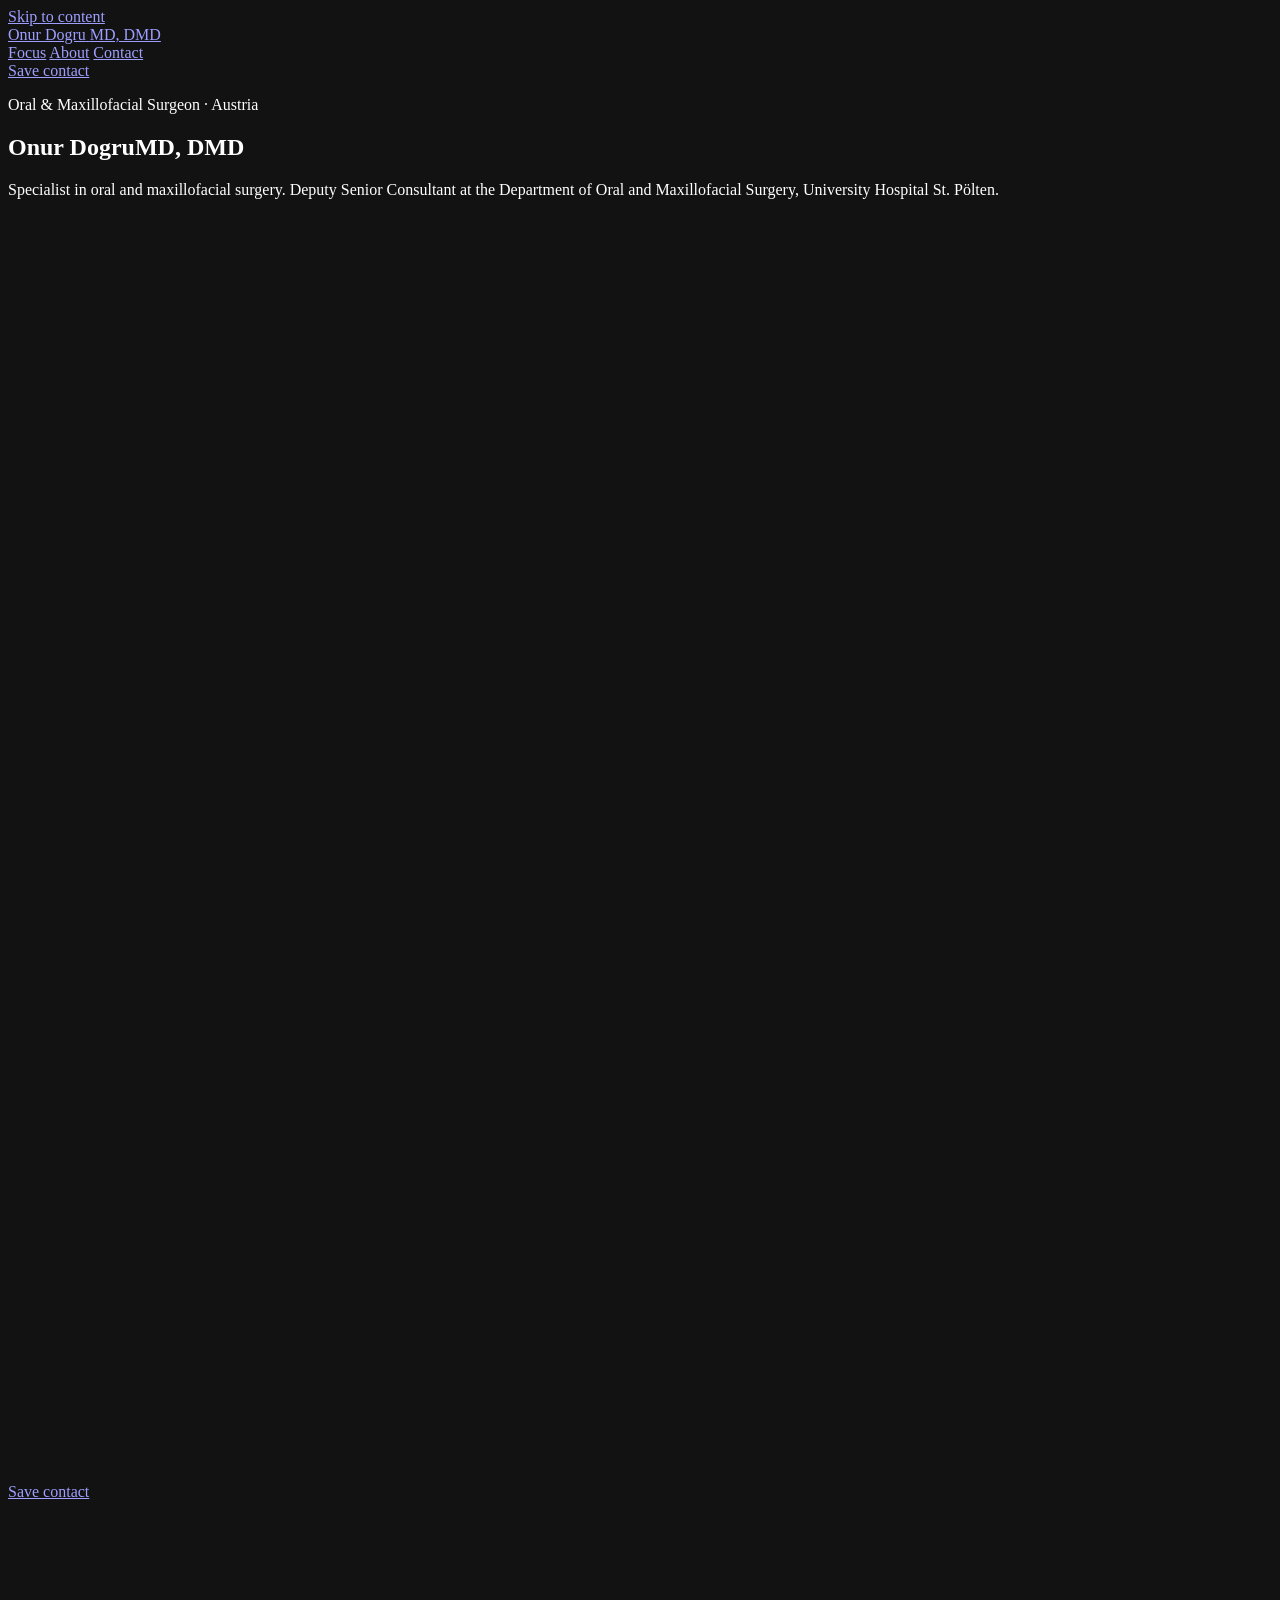
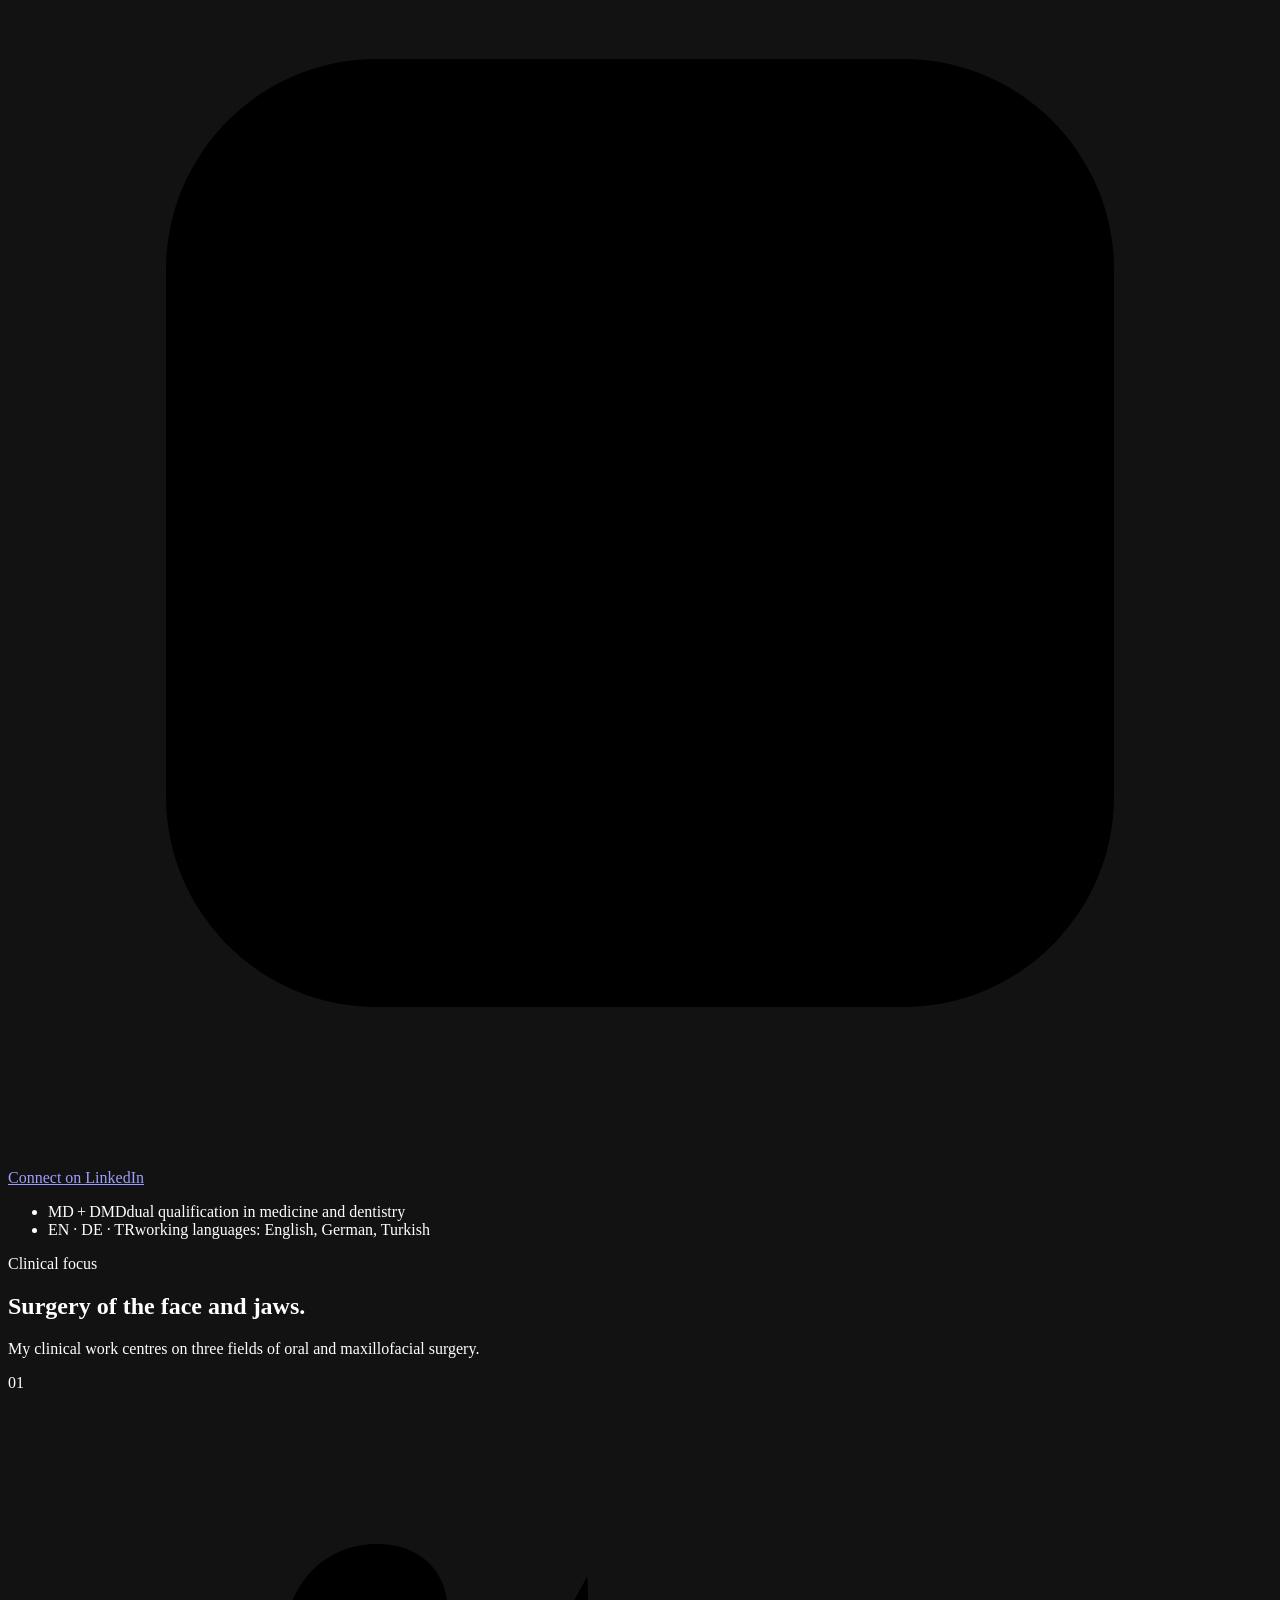
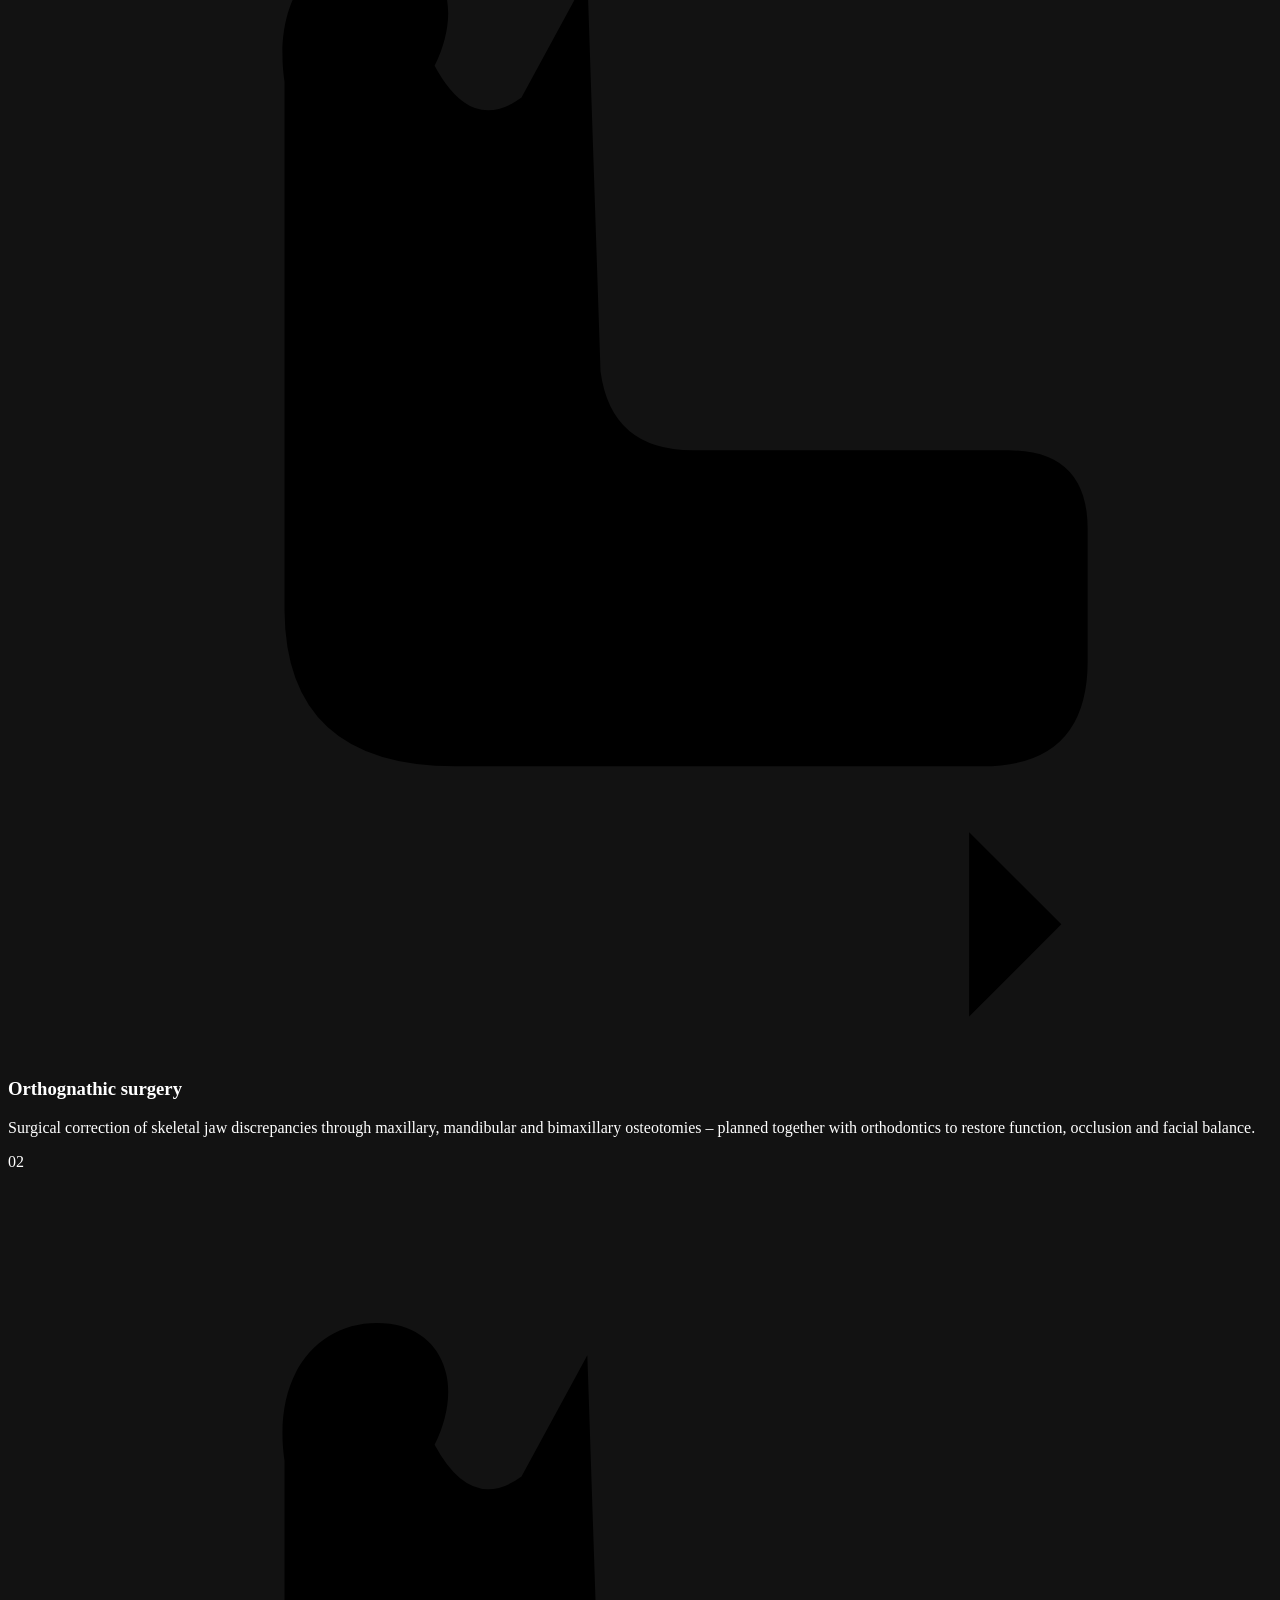
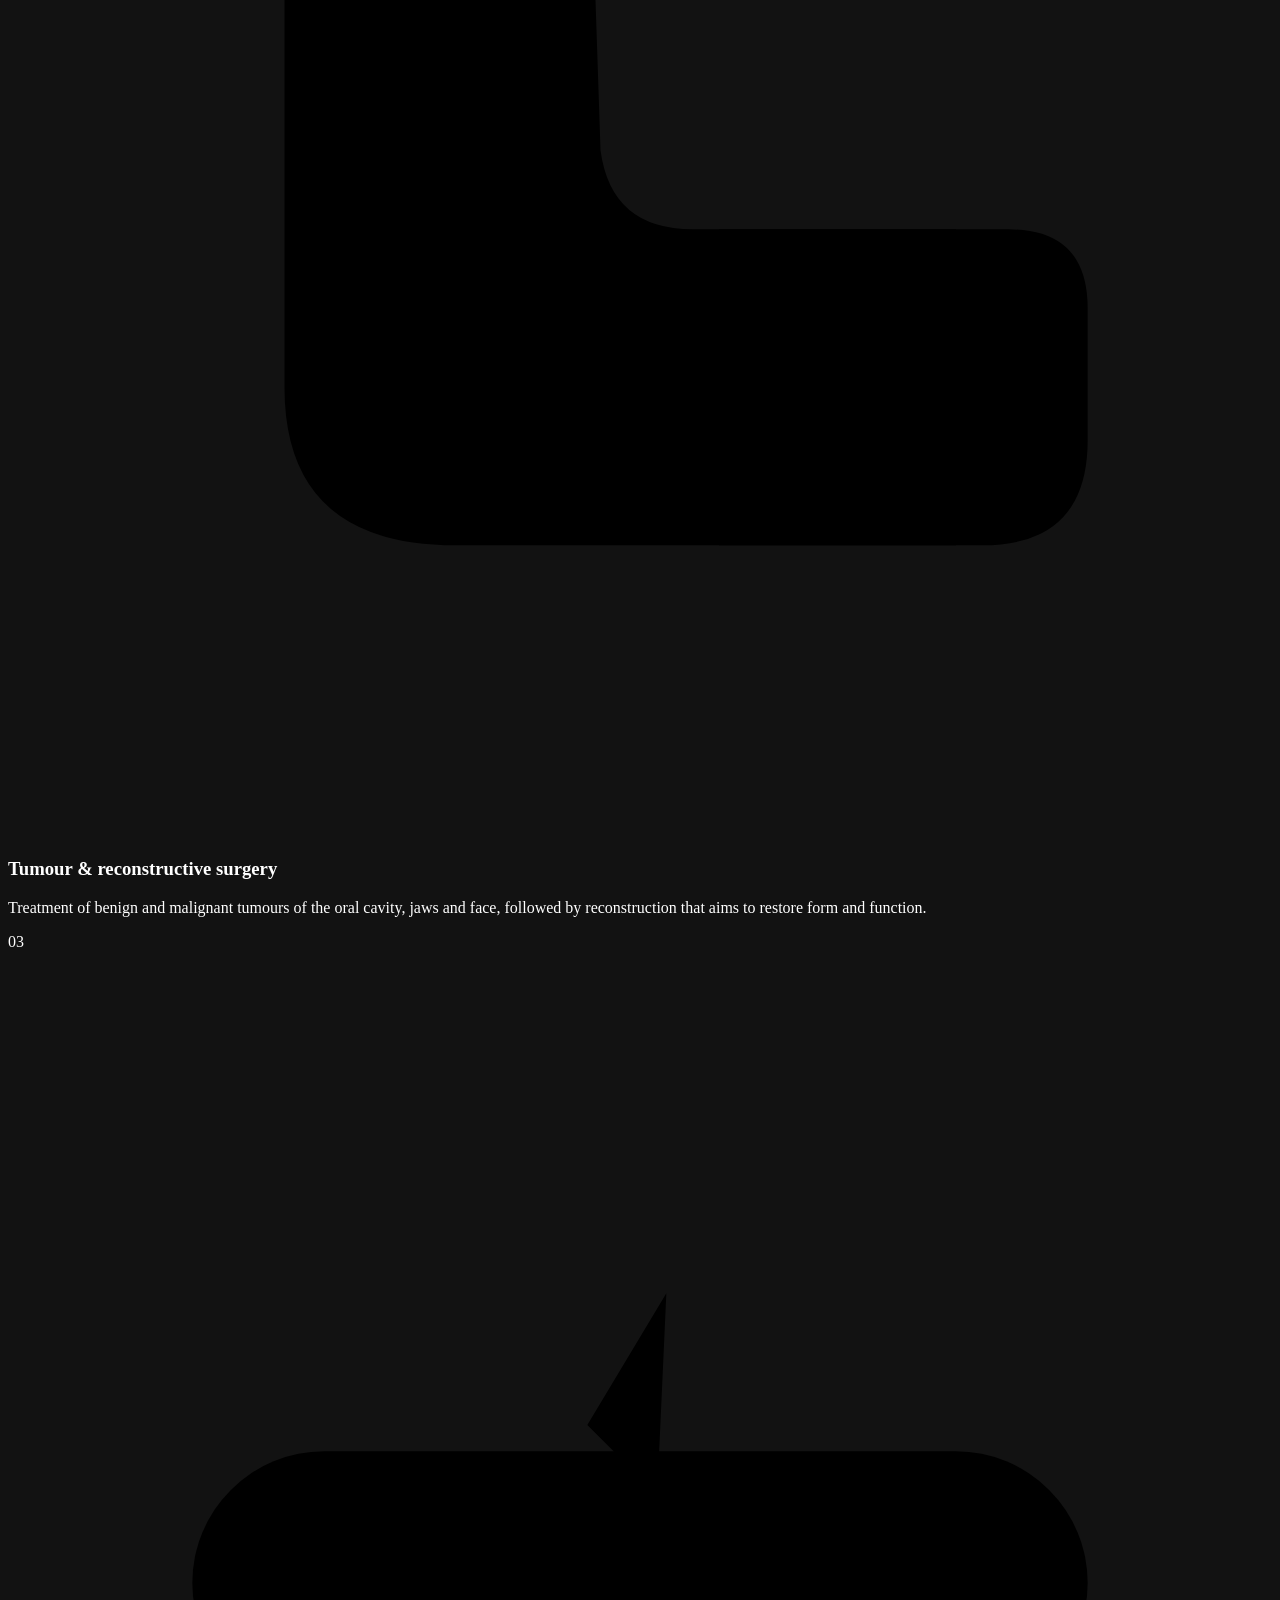
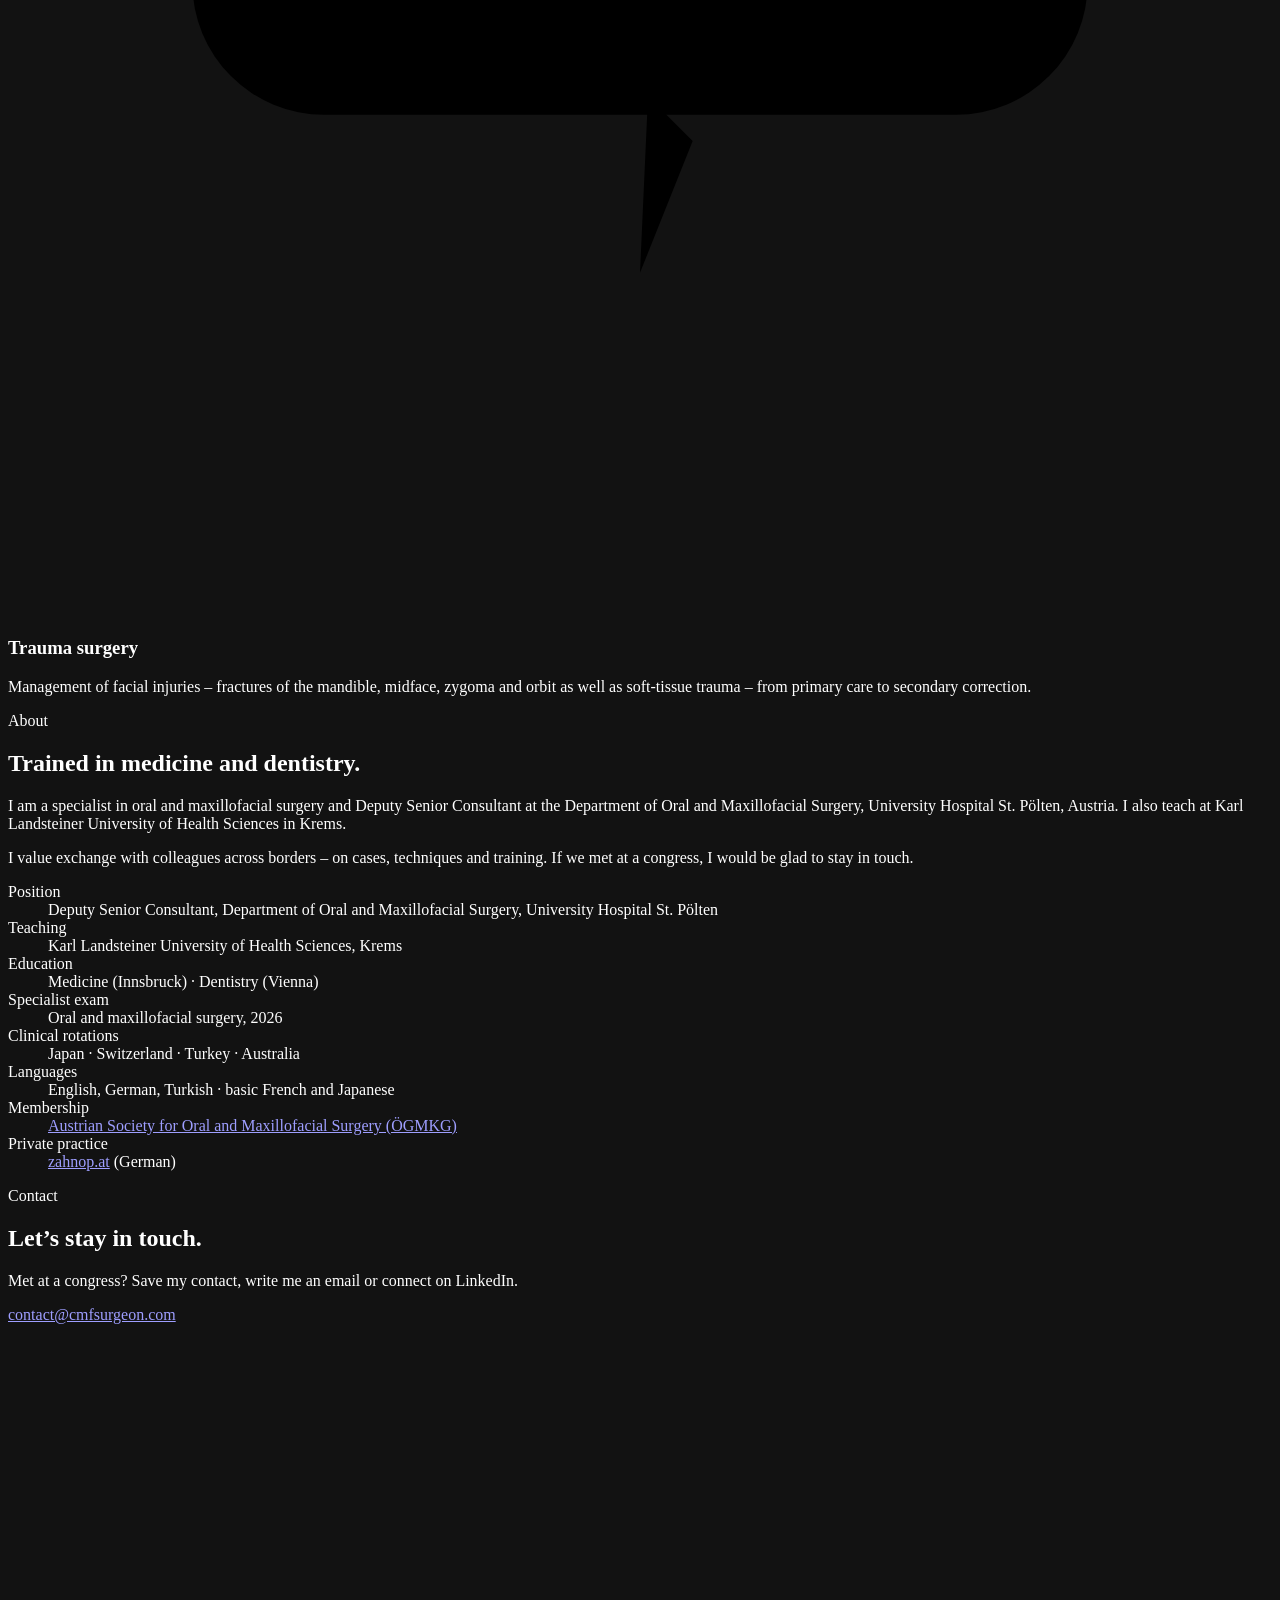
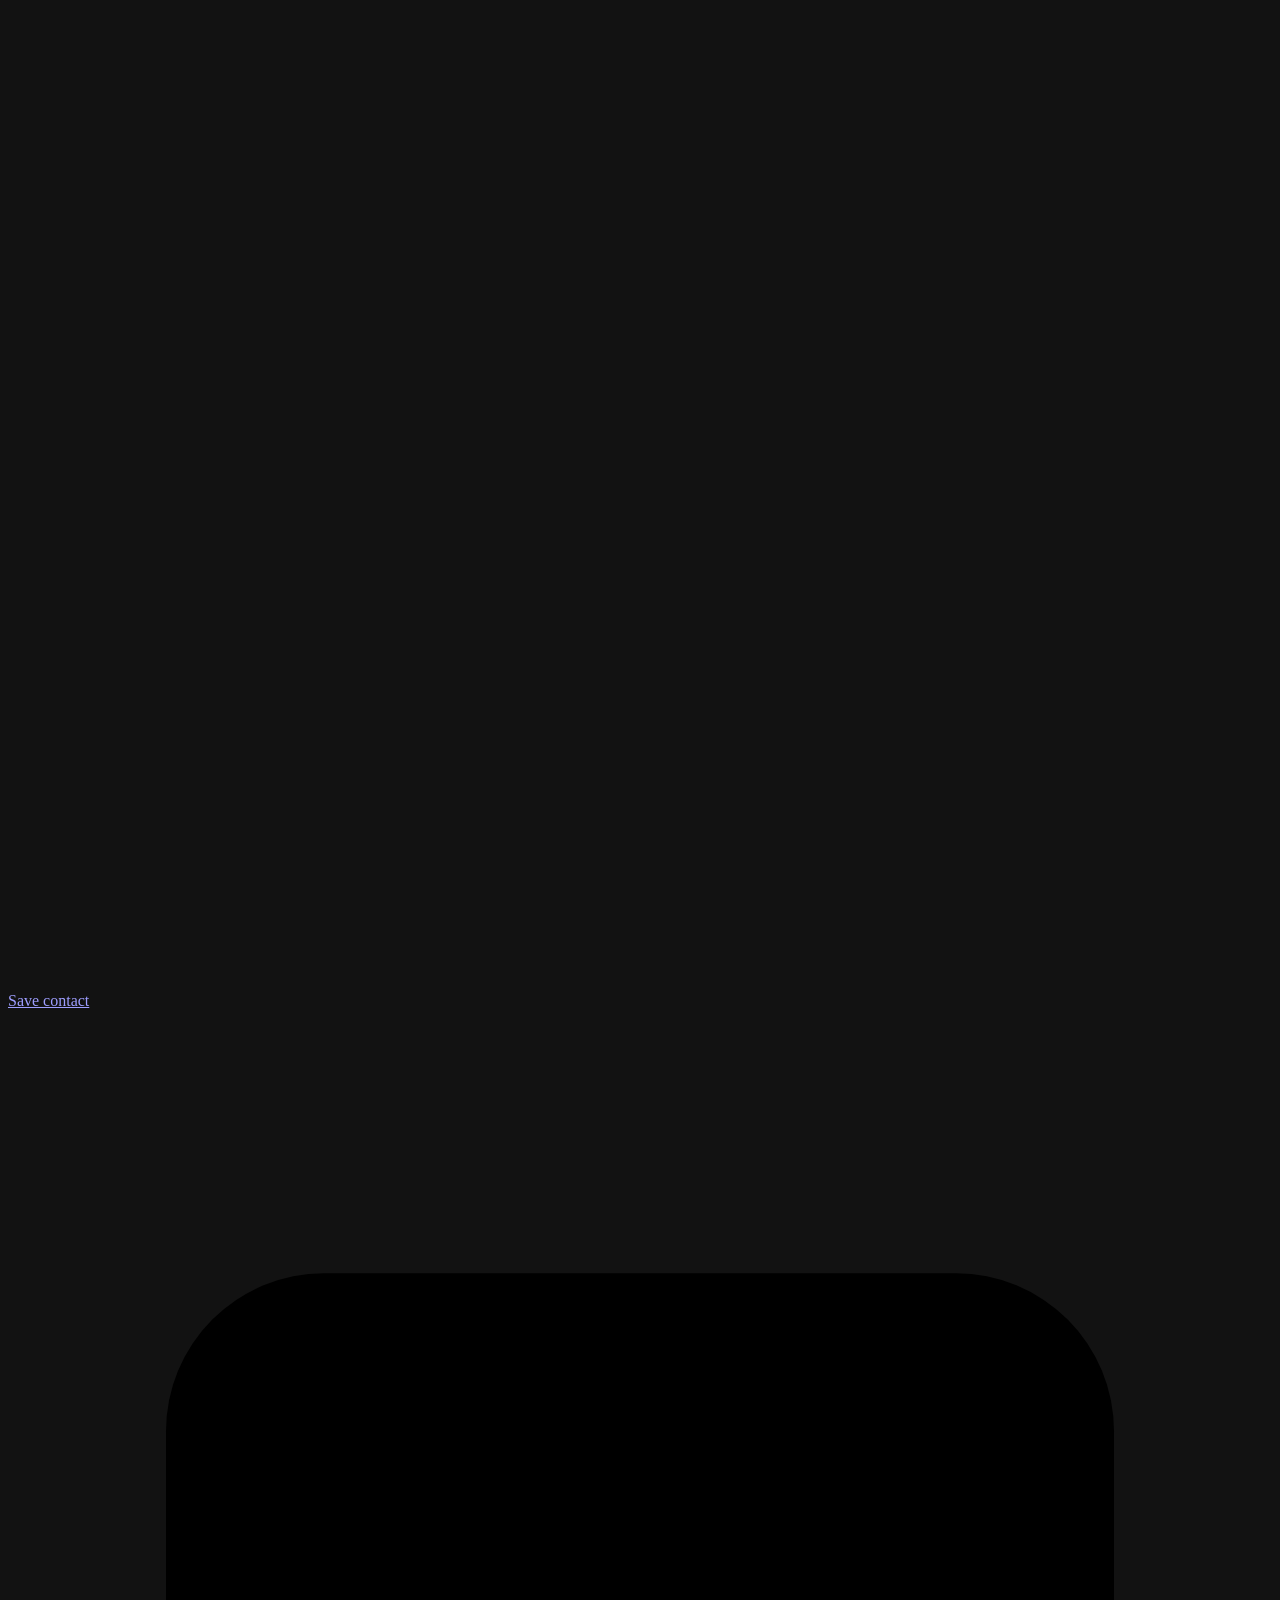
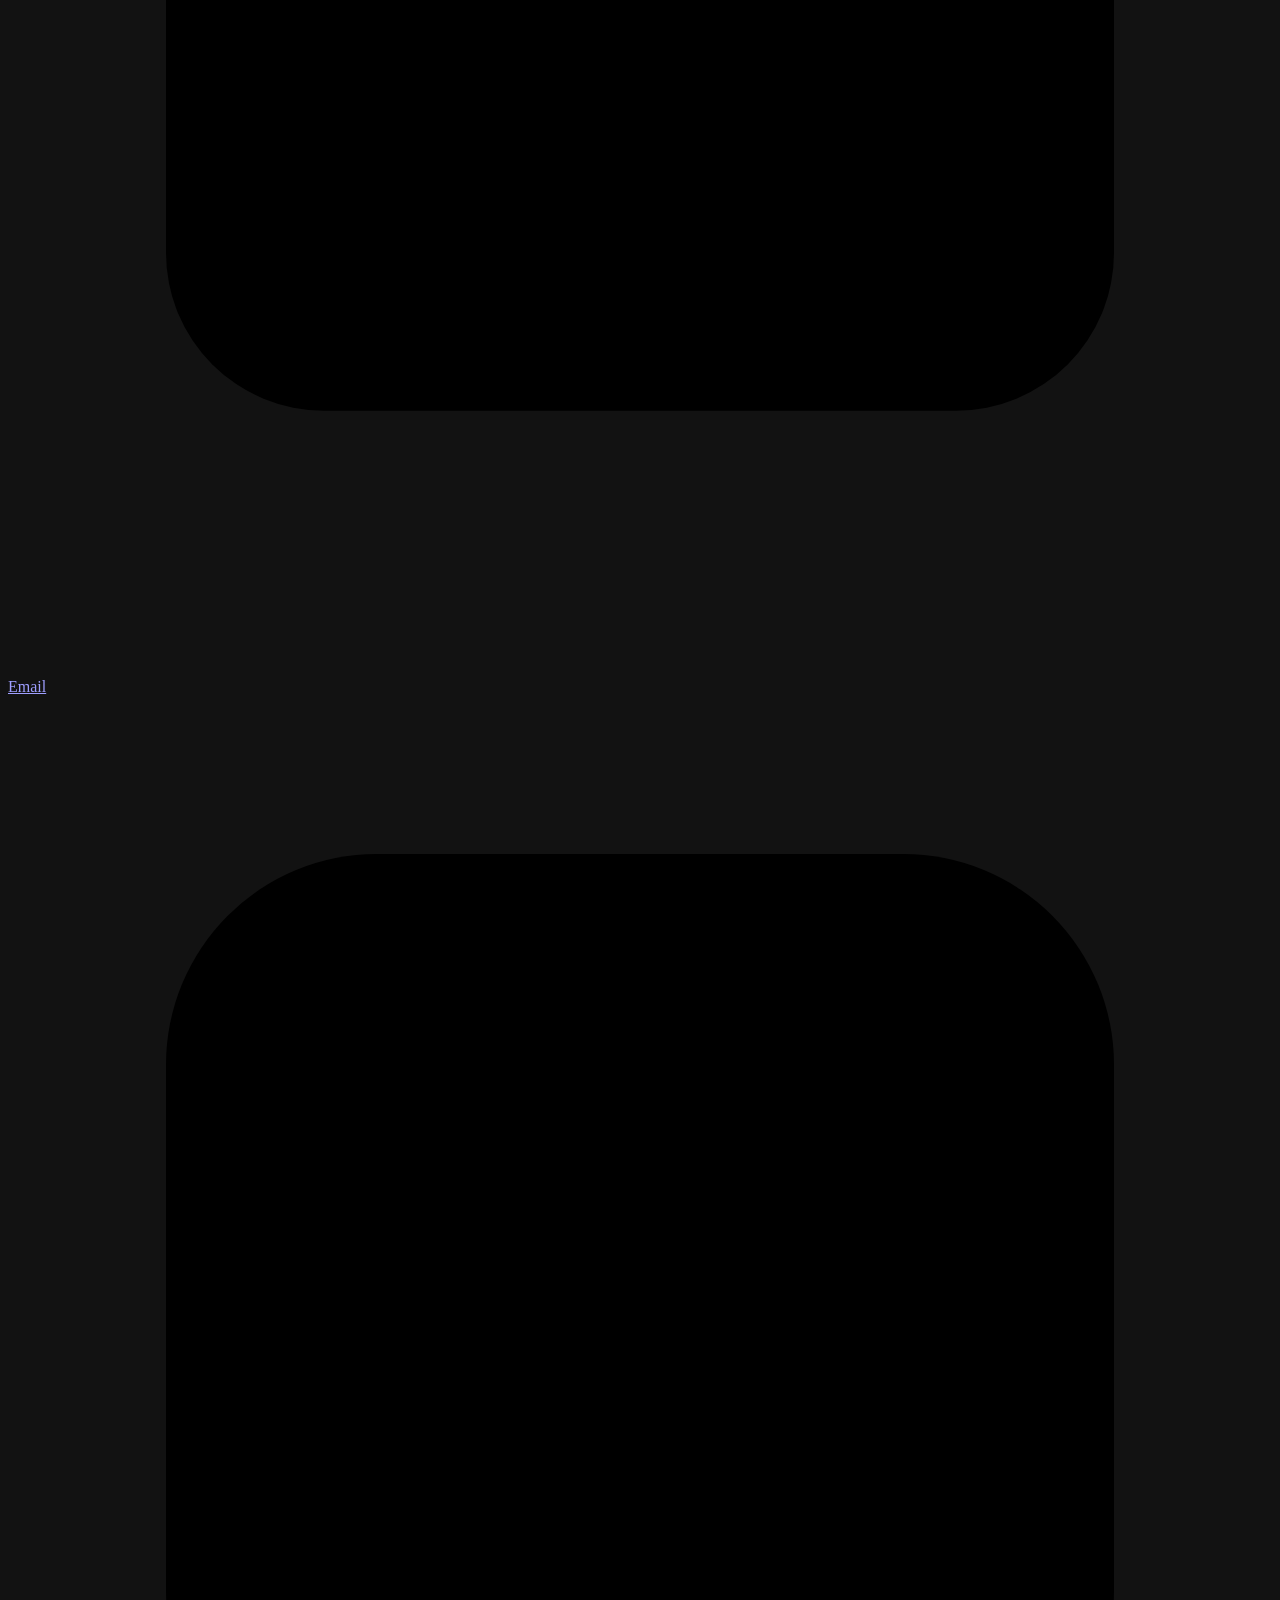
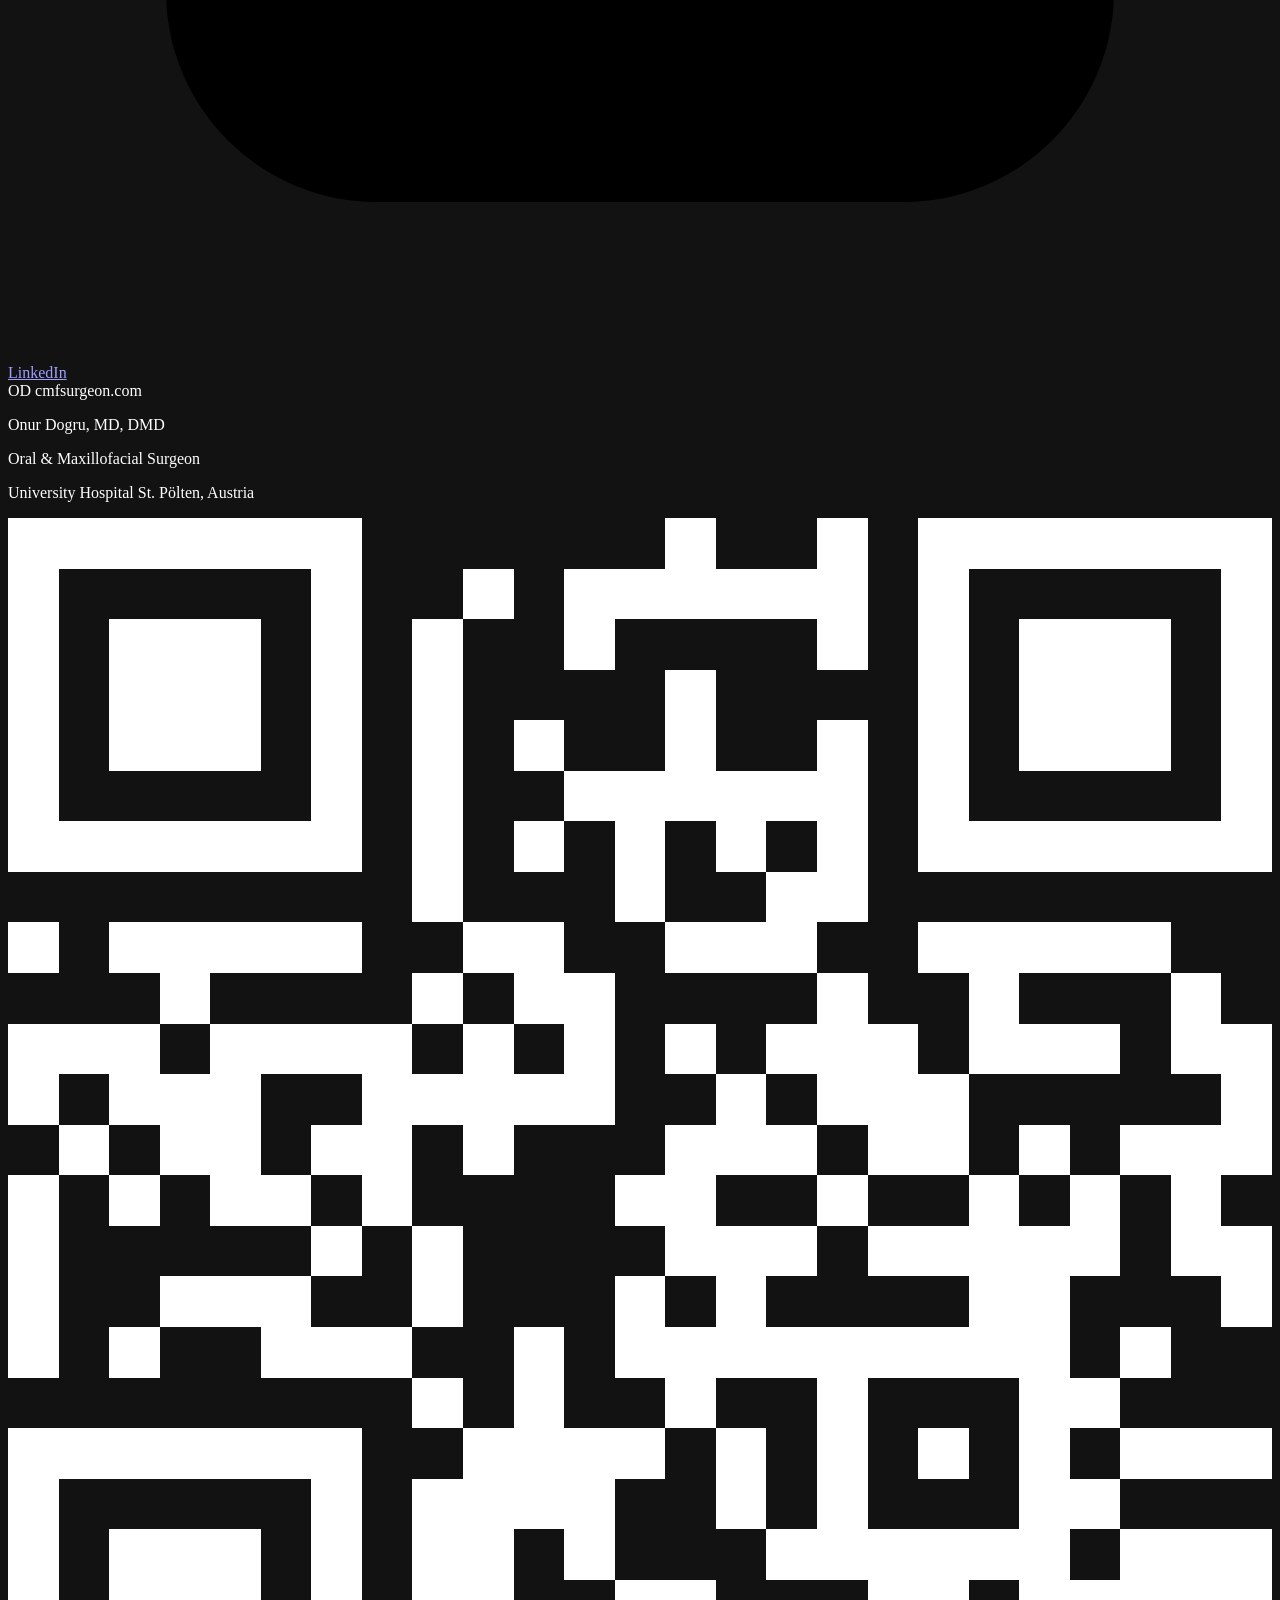
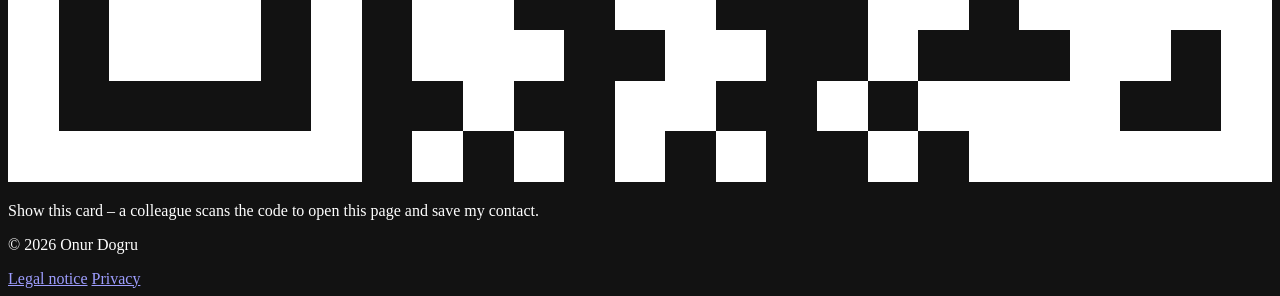
==== site/index.html @ 3c4769d3 "Use revised instrument and surgeon scenes, tune scroll drawing Install the verified instrument flat-" ====
<!DOCTYPE html>
<html lang="en">
<head>
  <meta charset="utf-8">
  <meta name="viewport" content="width=device-width, initial-scale=1">
  <title>Onur Dogru, MD, DMD – Oral &amp; Maxillofacial Surgeon</title>
  <meta name="description" content="Onur Dogru, MD, DMD – specialist in oral and maxillofacial surgery and Deputy Senior Consultant at University Hospital St. Pölten, Austria. Orthognathic, tumour and reconstructive, and trauma surgery.">
  <link rel="canonical" href="https://cmfsurgeon.com/">
  <meta name="theme-color" content="#050b1a">
  <meta name="color-scheme" content="dark">

  <meta property="og:type" content="profile">
  <meta property="og:url" content="https://cmfsurgeon.com/">
  <meta property="og:title" content="Onur Dogru, MD, DMD – Oral &amp; Maxillofacial Surgeon">
  <meta property="og:description" content="Deputy Senior Consultant, Department of Oral and Maxillofacial Surgery, University Hospital St. Pölten, Austria.">
  <meta property="og:image" content="https://cmfsurgeon.com/og-image.png">
  <meta property="og:image:width" content="1200">
  <meta property="og:image:height" content="630">
  <meta property="profile:first_name" content="Onur">
  <meta property="profile:last_name" content="Dogru">
  <meta name="twitter:card" content="summary_large_image">

  <link rel="icon" href="/favicon.svg" type="image/svg+xml">
  <link rel="apple-touch-icon" href="/apple-touch-icon.png">
  <link rel="preload" href="/assets/fonts/inter-latin-opsz.woff2" as="font" type="font/woff2" crossorigin>
  <link rel="stylesheet" href="/assets/styles.css?v=20261004c">

  <script type="application/ld+json">
  {
    "@context": "https://schema.org",
    "@type": "Person",
    "name": "Onur Dogru",
    "honorificSuffix": "MD, DMD",
    "jobTitle": "Deputy Senior Consultant, Oral and Maxillofacial Surgery",
    "url": "https://cmfsurgeon.com/",
    "email": "mailto:contact@cmfsurgeon.com",
    "worksFor": {
      "@type": "Hospital",
      "name": "University Hospital St. Pölten",
      "address": { "@type": "PostalAddress", "addressLocality": "St. Pölten", "addressCountry": "AT" }
    },
    "affiliation": { "@type": "CollegeOrUniversity", "name": "Karl Landsteiner University of Health Sciences" },
    "memberOf": { "@type": "Organization", "name": "Austrian Society for Oral and Maxillofacial Surgery (ÖGMKG)", "url": "https://www.oegmkg.at" },
    "knowsAbout": ["Oral and maxillofacial surgery", "Orthognathic surgery", "Head and neck tumour surgery", "Reconstructive surgery", "Maxillofacial trauma"],
    "knowsLanguage": ["en", "de", "tr"],
    "sameAs": ["https://www.linkedin.com/in/onur-dogru-84145b29a"]
  }
  </script>
</head>
<body>
  <a class="skip-link" href="#main">Skip to content</a>
  <div class="stage" aria-hidden="true"></div>

  <header class="site-header">
    <div class="wrap header-inner">
      <a class="wordmark" href="/" aria-label="Onur Dogru, MD, DMD – home">
        <span class="wordmark-name">Onur Dogru</span>
        <span class="wordmark-suffix">MD, DMD</span>
      </a>
      <nav class="site-nav" aria-label="Main">
        <a href="#focus">Focus</a>
        <a href="#about">About</a>
        <a href="#contact">Contact</a>
      </nav>
      <a class="btn btn-light btn-sm" href="/onur-dogru.vcf" download="Onur-Dogru.vcf">Save contact</a>
    </div>
  </header>

  <main id="main">
    <!-- Hero -->
    <section class="hero" data-scene="orlight" aria-labelledby="hero-title">
      <div class="wrap hero-inner">
        <div class="hero-copy">
          <p class="chip"><span class="chip-dot" aria-hidden="true"></span>Oral &amp; Maxillofacial Surgeon · Austria</p>
          <h1 id="hero-title">Onur Dogru<span class="h1-suffix">MD, DMD</span></h1>
          <p class="hero-lead">Specialist in oral and maxillofacial surgery. Deputy Senior Consultant at the Department of Oral and Maxillofacial Surgery, University Hospital St.&nbsp;Pölten.</p>
          <div class="btn-row">
            <a class="btn btn-light" href="/onur-dogru.vcf" download="Onur-Dogru.vcf">
              <svg class="icon" viewBox="0 0 24 24" aria-hidden="true"><path d="M12 4v11m0 0-4.5-4.5M12 15l4.5-4.5M5 19h14"/></svg>
              Save contact
            </a>
            <a class="btn btn-outline-light" href="https://www.linkedin.com/in/onur-dogru-84145b29a" rel="noopener">
              <svg class="icon" viewBox="0 0 24 24" aria-hidden="true"><rect x="3" y="3" width="18" height="18" rx="4"/><path d="M8 10.5V16M8 7.6v.01M12 16v-3.2a2.3 2.3 0 0 1 4.6 0V16M12 10.5V16"/></svg>
              Connect on LinkedIn
            </a>
          </div>
        </div>

        <ul class="stats" aria-label="At a glance">
          <li><span class="stat-value">MD&thinsp;+&thinsp;DMD</span><span class="stat-label">dual qualification in medicine and dentistry</span></li>
          <li><span class="stat-value">EN · DE · TR</span><span class="stat-label">working languages: English, German, Turkish</span></li>
        </ul>
      </div>
      <a class="scroll-cue" href="#focus" aria-label="Scroll to clinical focus"><span aria-hidden="true"></span></a>
    </section>

    <!-- Clinical focus -->
    <section class="section" id="focus" data-scene="instruments" aria-labelledby="focus-title">
      <div class="wrap">
        <div class="section-head">
          <p class="eyebrow">Clinical focus</p>
          <h2 id="focus-title">Surgery of the face and jaws.</h2>
          <p class="lead">My clinical work centres on three fields of oral and maxillofacial surgery.</p>
        </div>

        <div class="bento">
          <article class="tile tile-feature">
            <span class="tile-num">01</span>
            <svg class="tile-icon" viewBox="0 0 48 48" aria-hidden="true">
              <path d="M10.5 11C10 7.5 12 5.5 14.5 5.8 16.6 6.1 17.3 8.2 16.2 10.4q1.4 2.6 3.3 1.2L22 7l.5 15q.4 3 3.5 3H38q3 0 3 3v5q0 4-4 4H17q-6.5 0-6.5-6Z"/>
              <path d="M28 25v-2.5M32 25v-2.5M36 25v-2.5"/>
              <path d="M13.5 16 24 31" class="accent-stroke" stroke-dasharray="2.5 3"/>
              <path d="M29 43h11m-3.5-3.5L40 43l-3.5 3.5" class="accent-stroke"/>
            </svg>
            <h3>Orthognathic surgery</h3>
            <p>Surgical correction of skeletal jaw discrepancies through maxillary, mandibular and bimaxillary osteotomies – planned together with orthodontics to restore function, occlusion and facial balance.</p>
          </article>

          <article class="tile">
            <span class="tile-num">02</span>
            <svg class="tile-icon" viewBox="0 0 48 48" aria-hidden="true">
              <path d="M10.5 11C10 7.5 12 5.5 14.5 5.8 16.6 6.1 17.3 8.2 16.2 10.4q1.4 2.6 3.3 1.2L22 7l.5 15q.4 3 3.5 3H38q3 0 3 3v5q0 4-4 4H17q-6.5 0-6.5-6Z"/>
              <path d="M38.5 25v-2.5"/>
              <path d="M27 25h9v12h-9Z" class="accent-stroke"/>
            </svg>
            <h3>Tumour &amp; reconstructive surgery</h3>
            <p>Treatment of benign and malignant tumours of the oral cavity, jaws and face, followed by reconstruction that aims to restore form and function.</p>
          </article>

          <article class="tile">
            <span class="tile-num">03</span>
            <svg class="tile-icon" viewBox="0 0 48 48" aria-hidden="true">
              <path d="M4 13h40M4 35h40"/>
              <path d="M25 13l-3 5 4 4-4 4 4 4-2 5" class="accent-stroke"/>
              <rect x="7" y="19" width="34" height="10" rx="5"/>
              <circle cx="13" cy="24" r="1.8"/>
              <circle cx="19" cy="24" r="1.8"/>
              <circle cx="29" cy="24" r="1.8"/>
              <circle cx="35" cy="24" r="1.8"/>
            </svg>
            <h3>Trauma surgery</h3>
            <p>Management of facial injuries – fractures of the mandible, midface, zygoma and orbit as well as soft-tissue trauma – from primary care to secondary correction.</p>
          </article>
        </div>
      </div>
    </section>

    <!-- About -->
    <section class="section" id="about" data-scene="surgeon" aria-labelledby="about-title">
      <div class="wrap">
        <div class="about-col">
          <div class="section-head">
            <p class="eyebrow">About</p>
            <h2 id="about-title">Trained in medicine and dentistry.</h2>
          </div>
          <div class="glass about-body">
            <p class="lead">I am a specialist in oral and maxillofacial surgery and Deputy Senior Consultant at the Department of Oral and Maxillofacial Surgery, University Hospital St.&nbsp;Pölten, Austria. I also teach at Karl Landsteiner University of Health Sciences in Krems.</p>
            <p>I value exchange with colleagues across borders – on cases, techniques and training. If we met at a congress, I would be glad to stay in touch.</p>

          <dl class="facts">
            <div><dt>Position</dt><dd>Deputy Senior Consultant, Department of Oral and Maxillofacial Surgery, University Hospital St.&nbsp;Pölten</dd></div>
            <div><dt>Teaching</dt><dd>Karl Landsteiner University of Health Sciences, Krems</dd></div>
            <div><dt>Education</dt><dd>Medicine (Innsbruck) · Dentistry (Vienna)</dd></div>
            <div><dt>Specialist exam</dt><dd>Oral and maxillofacial surgery, 2026</dd></div>
            <div><dt>Clinical rotations</dt><dd>Japan · Switzerland · Turkey · Australia</dd></div>
            <div><dt>Languages</dt><dd>English, German, Turkish · basic French and Japanese</dd></div>
            <div><dt>Membership</dt><dd><a href="https://www.oegmkg.at" rel="noopener">Austrian Society for Oral and Maxillofacial Surgery (ÖGMKG)</a></dd></div>
            <div><dt>Private practice</dt><dd><a href="https://zahnop.at" rel="noopener">zahnop.at</a> <span class="muted">(German)</span></dd></div>
          </dl>
          </div>
        </div>
      </div>
    </section>

    <!-- Contact -->
    <section class="connect" id="contact" data-scene="orlight" aria-labelledby="contact-title">
      <div class="wrap connect-grid">
        <div class="connect-copy">
          <p class="eyebrow">Contact</p>
          <h2 id="contact-title">Let’s stay in touch.</h2>
          <p class="lead">Met at a congress? Save my contact, write me an email or connect on LinkedIn.</p>
          <a class="connect-mail" href="mailto:contact@cmfsurgeon.com">contact@cmfsurgeon.com</a>
          <div class="btn-row">
            <a class="btn btn-light" href="/onur-dogru.vcf" download="Onur-Dogru.vcf">
              <svg class="icon" viewBox="0 0 24 24" aria-hidden="true"><path d="M12 4v11m0 0-4.5-4.5M12 15l4.5-4.5M5 19h14"/></svg>
              Save contact
            </a>
            <a class="btn btn-outline-light" href="mailto:contact@cmfsurgeon.com">
              <svg class="icon" viewBox="0 0 24 24" aria-hidden="true"><rect x="3" y="5" width="18" height="14" rx="3"/><path d="m4 7 8 6 8-6"/></svg>
              Email
            </a>
            <a class="btn btn-outline-light" href="https://www.linkedin.com/in/onur-dogru-84145b29a" rel="noopener">
              <svg class="icon" viewBox="0 0 24 24" aria-hidden="true"><rect x="3" y="3" width="18" height="18" rx="4"/><path d="M8 10.5V16M8 7.6v.01M12 16v-3.2a2.3 2.3 0 0 1 4.6 0V16M12 10.5V16"/></svg>
              LinkedIn
            </a>
          </div>
        </div>

        <div class="card-stack">
          <div class="card-back" aria-hidden="true"></div>
          <div class="bizcard">
            <div class="bizcard-top">
              <span class="monogram" aria-hidden="true">OD</span>
              <span class="bizcard-domain">cmfsurgeon.com</span>
            </div>
            <p class="bizcard-name">Onur Dogru, MD, DMD</p>
            <p class="bizcard-role">Oral &amp; Maxillofacial Surgeon</p>
            <p class="bizcard-org">University Hospital St.&nbsp;Pölten, Austria</p>
            <div class="bizcard-qr">
              <svg viewBox="0 0 25 25" shape-rendering="crispEdges" role="img" aria-label="QR code linking to cmfsurgeon.com"><path stroke="currentColor" d="M0 0.5h7m6 0h1m2 0h1m1 0h7M0 1.5h1m5 0h1m2 0h1m1 0h6m1 0h1m5 0h1M0 2.5h1m1 0h3m1 0h1m1 0h1m2 0h1m4 0h1m1 0h1m1 0h3m1 0h1M0 3.5h1m1 0h3m1 0h1m1 0h1m4 0h1m4 0h1m1 0h3m1 0h1M0 4.5h1m1 0h3m1 0h1m1 0h1m1 0h1m2 0h1m2 0h1m1 0h1m1 0h3m1 0h1M0 5.5h1m5 0h1m1 0h1m2 0h6m1 0h1m5 0h1M0 6.5h7m1 0h1m1 0h1m1 0h1m1 0h1m1 0h1m1 0h7M8 7.5h1m3 0h1m2 0h2M0 8.5h1m1 0h5m2 0h2m2 0h3m2 0h5M3 9.5h1m4 0h1m1 0h2m4 0h1m2 0h1m3 0h1M0 10.5h3m1 0h4m1 0h1m1 0h1m1 0h1m1 0h3m1 0h3m1 0h2M0 11.5h1m1 0h3m2 0h5m2 0h1m1 0h3m5 0h1M1 12.5h1m1 0h2m1 0h2m1 0h1m3 0h3m1 0h2m1 0h1m1 0h3M0 13.5h1m1 0h1m1 0h2m1 0h1m4 0h2m2 0h1m2 0h1m1 0h1m1 0h1M0 14.5h1m5 0h1m1 0h1m4 0h3m1 0h5m1 0h2M0 15.5h1m2 0h3m2 0h1m3 0h1m1 0h1m4 0h2m3 0h1M0 16.5h1m1 0h1m2 0h3m2 0h1m1 0h9m1 0h1M8 17.5h1m1 0h1m2 0h1m2 0h1m3 0h2M0 18.5h7m2 0h4m1 0h1m1 0h1m1 0h1m1 0h1m1 0h3M0 19.5h1m5 0h1m1 0h4m2 0h1m1 0h1m3 0h2M0 20.5h1m1 0h3m1 0h1m1 0h2m1 0h1m3 0h6m1 0h3M0 21.5h1m1 0h3m1 0h1m1 0h2m2 0h2m3 0h2m1 0h5M0 22.5h1m1 0h3m1 0h1m1 0h3m2 0h2m2 0h1m3 0h2m1 0h1M0 23.5h1m5 0h1m2 0h1m2 0h2m2 0h1m1 0h4m2 0h1M0 24.5h7m1 0h1m1 0h1m1 0h1m1 0h1m2 0h1m1 0h6"/></svg>
              <p class="bizcard-caption">Show this card – a colleague scans the code to open this page and save my contact.</p>
            </div>
          </div>
        </div>
      </div>
    </section>
  </main>

  <footer class="site-footer">
    <div class="wrap footer-inner">
      <p>© 2026 Onur Dogru</p>
      <nav aria-label="Legal">
        <a href="/legal.html">Legal notice</a>
        <a href="/legal.html#privacy">Privacy</a>
      </nav>
    </div>
  </footer>
  <script src="/assets/stage.js?v=20261004c" defer></script>
</body>
</html>
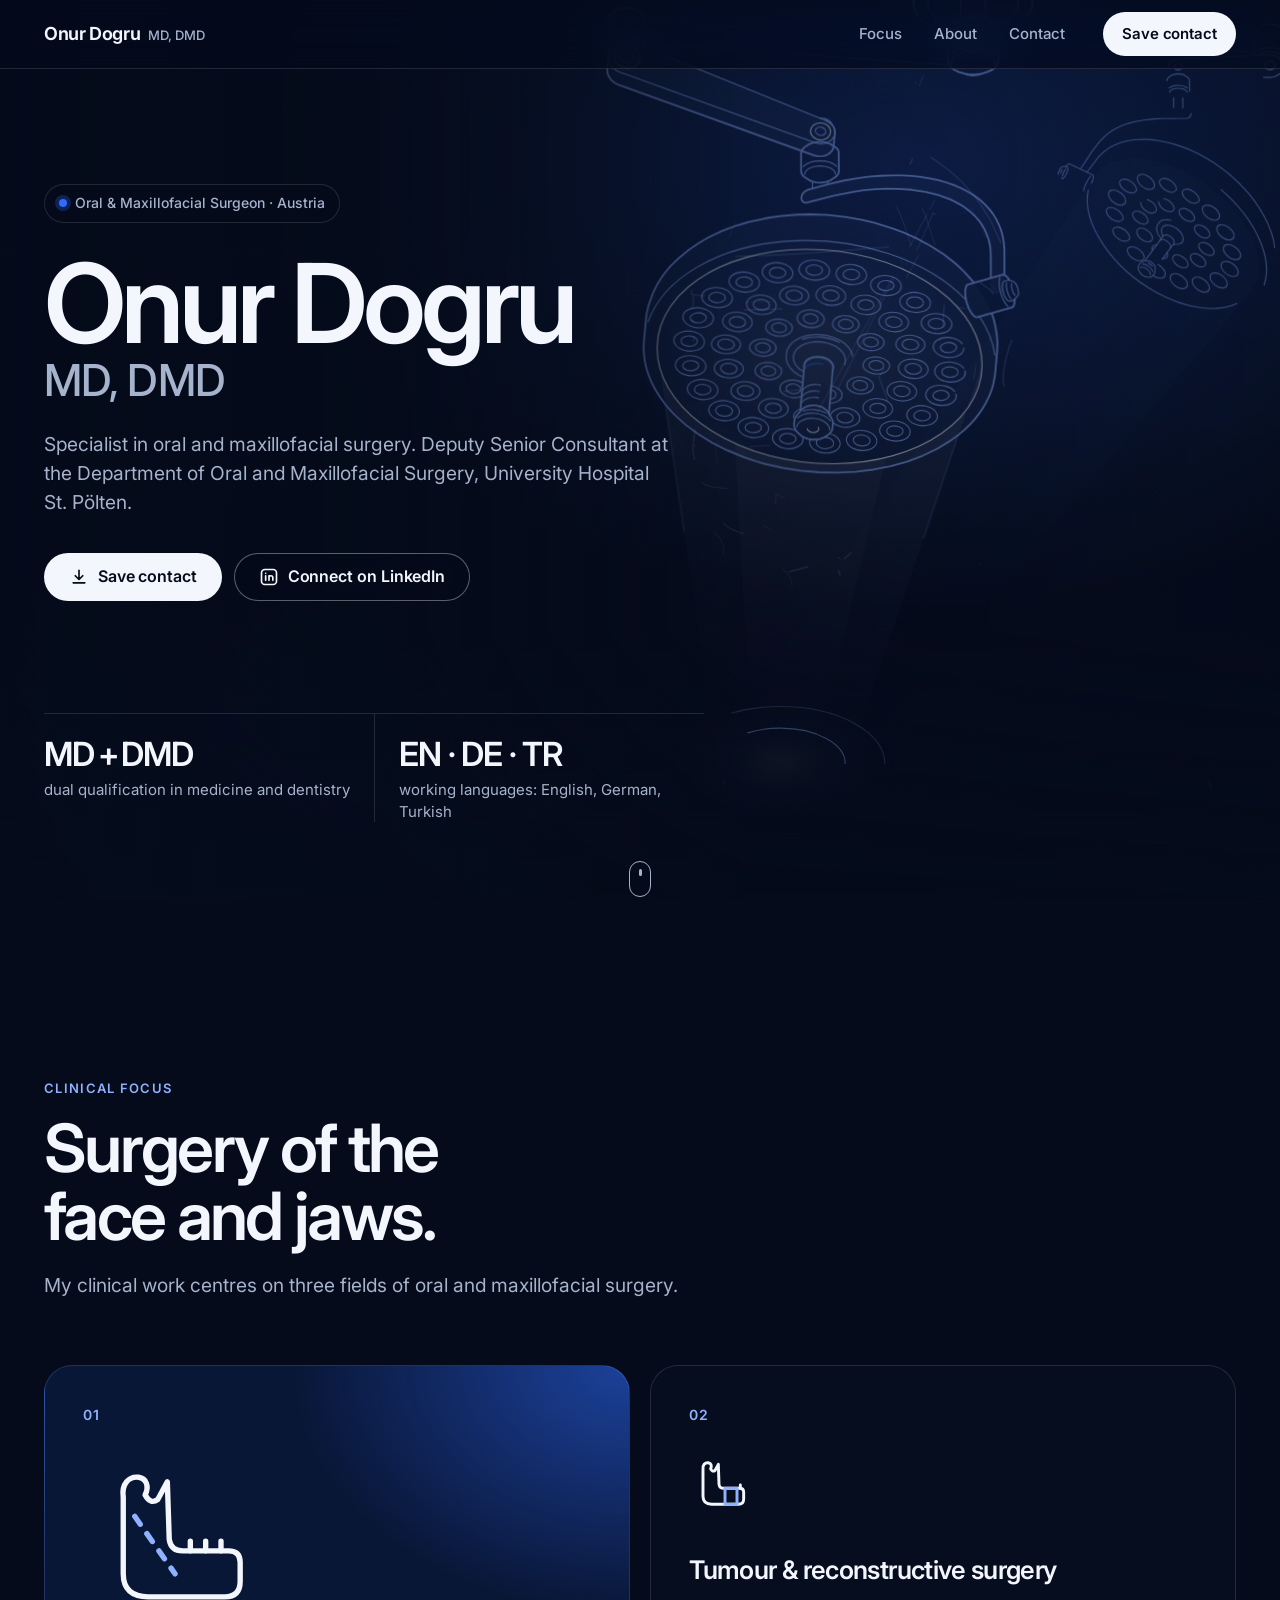
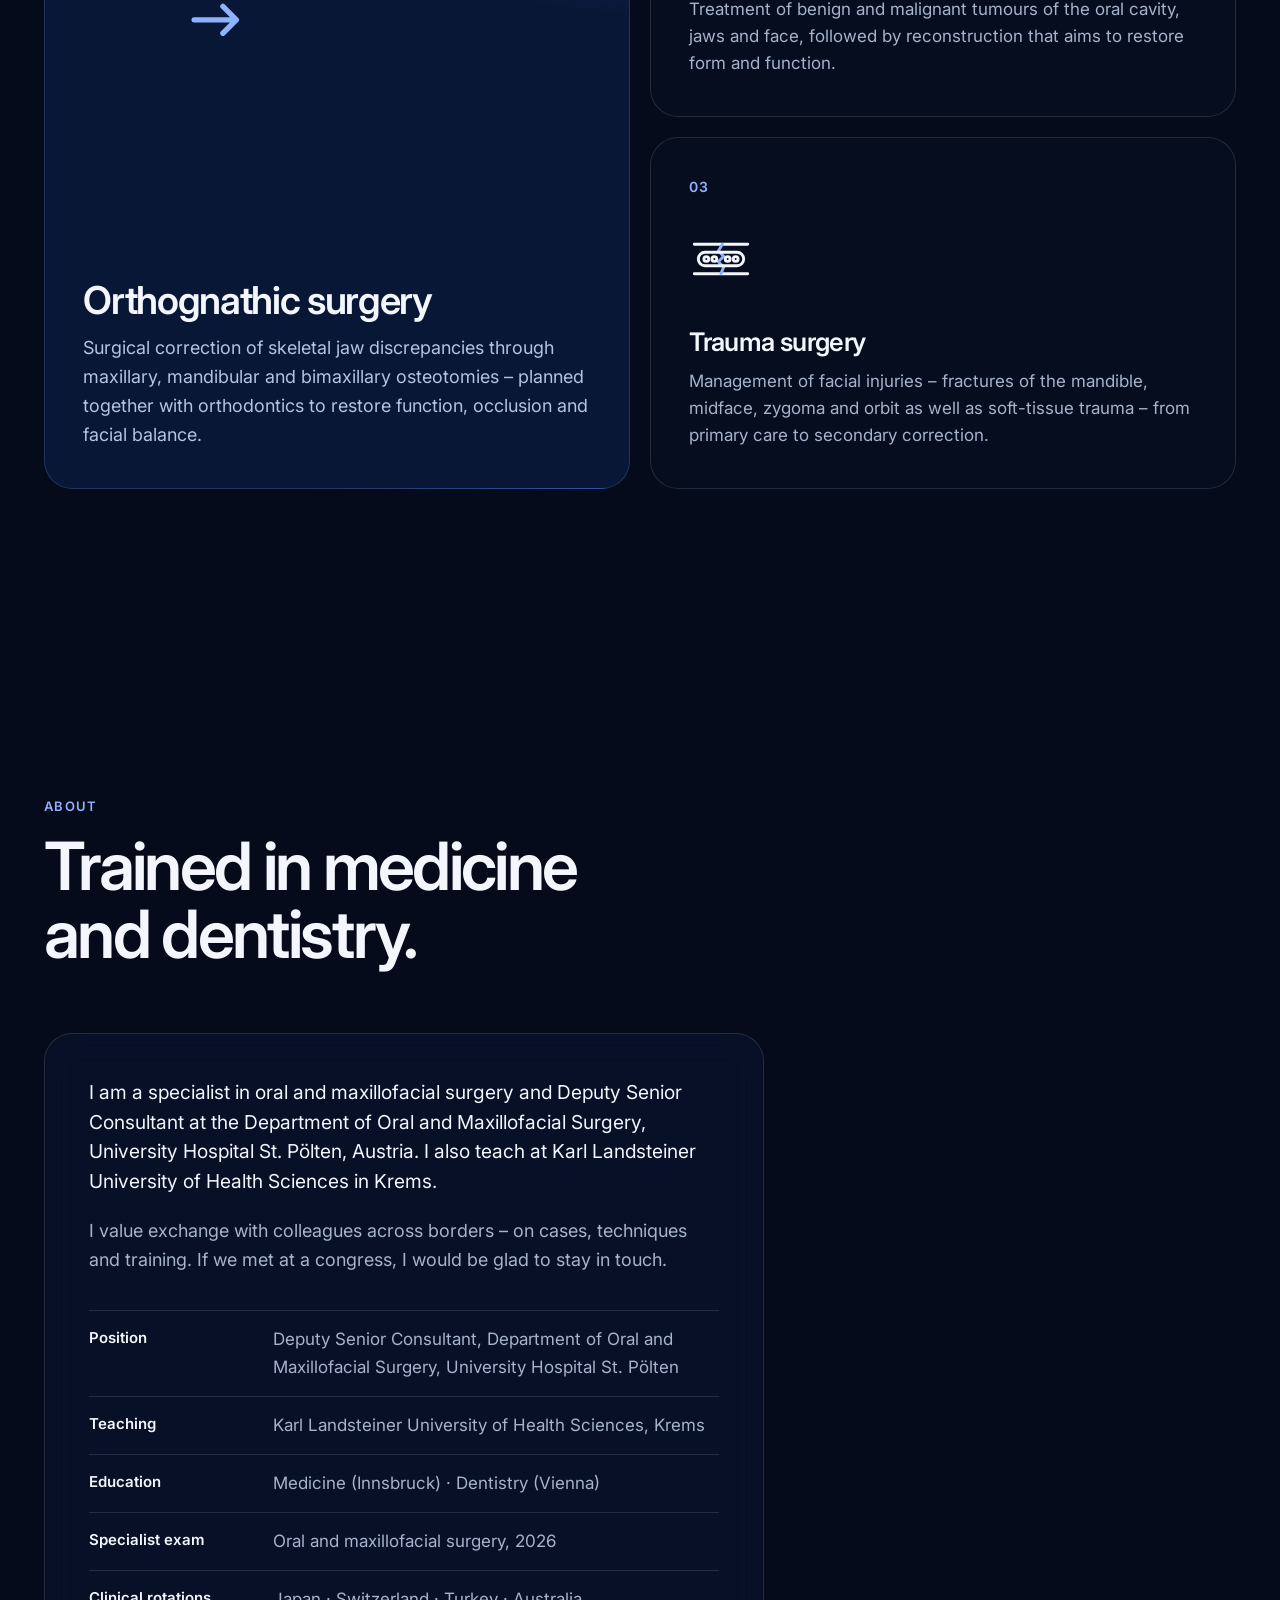
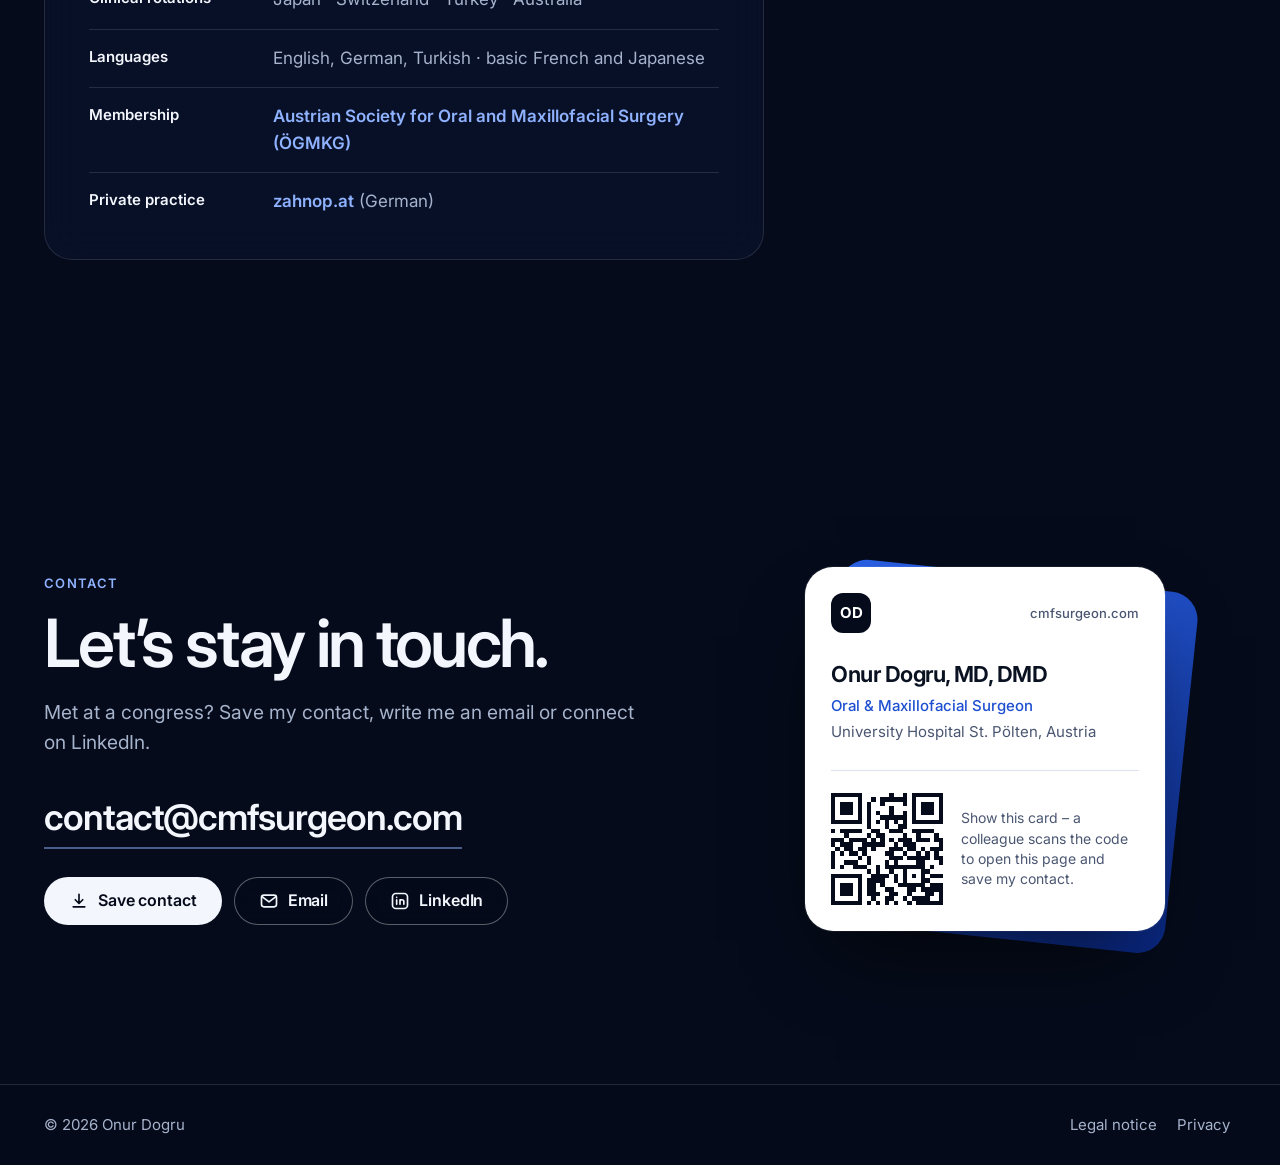
==== commit df0eff9e: "Use relative asset paths so the site also works on the github.io URL Absolute /assets/ paths only re" ====
--- a/site/index.html
+++ b/site/index.html
@@ -20,10 +20,10 @@
   <meta property="profile:last_name" content="Dogru">
   <meta name="twitter:card" content="summary_large_image">
 
-  <link rel="icon" href="/favicon.svg" type="image/svg+xml">
-  <link rel="apple-touch-icon" href="/apple-touch-icon.png">
-  <link rel="preload" href="/assets/fonts/inter-latin-opsz.woff2" as="font" type="font/woff2" crossorigin>
-  <link rel="stylesheet" href="/assets/styles.css?v=20261004c">
+  <link rel="icon" href="favicon.svg" type="image/svg+xml">
+  <link rel="apple-touch-icon" href="apple-touch-icon.png">
+  <link rel="preload" href="assets/fonts/inter-latin-opsz.woff2" as="font" type="font/woff2" crossorigin>
+  <link rel="stylesheet" href="assets/styles.css?v=20261004c">
 
   <script type="application/ld+json">
   {
@@ -53,7 +53,7 @@
 
   <header class="site-header">
     <div class="wrap header-inner">
-      <a class="wordmark" href="/" aria-label="Onur Dogru, MD, DMD – home">
+      <a class="wordmark" href="./" aria-label="Onur Dogru, MD, DMD – home">
         <span class="wordmark-name">Onur Dogru</span>
         <span class="wordmark-suffix">MD, DMD</span>
       </a>
@@ -62,7 +62,7 @@
         <a href="#about">About</a>
         <a href="#contact">Contact</a>
       </nav>
-      <a class="btn btn-light btn-sm" href="/onur-dogru.vcf" download="Onur-Dogru.vcf">Save contact</a>
+      <a class="btn btn-light btn-sm" href="onur-dogru.vcf" download="Onur-Dogru.vcf">Save contact</a>
     </div>
   </header>
 
@@ -75,7 +75,7 @@
           <h1 id="hero-title">Onur Dogru<span class="h1-suffix">MD, DMD</span></h1>
           <p class="hero-lead">Specialist in oral and maxillofacial surgery. Deputy Senior Consultant at the Department of Oral and Maxillofacial Surgery, University Hospital St.&nbsp;Pölten.</p>
           <div class="btn-row">
-            <a class="btn btn-light" href="/onur-dogru.vcf" download="Onur-Dogru.vcf">
+            <a class="btn btn-light" href="onur-dogru.vcf" download="Onur-Dogru.vcf">
               <svg class="icon" viewBox="0 0 24 24" aria-hidden="true"><path d="M12 4v11m0 0-4.5-4.5M12 15l4.5-4.5M5 19h14"/></svg>
               Save contact
             </a>
@@ -181,7 +181,7 @@
           <p class="lead">Met at a congress? Save my contact, write me an email or connect on LinkedIn.</p>
           <a class="connect-mail" href="mailto:contact@cmfsurgeon.com">contact@cmfsurgeon.com</a>
           <div class="btn-row">
-            <a class="btn btn-light" href="/onur-dogru.vcf" download="Onur-Dogru.vcf">
+            <a class="btn btn-light" href="onur-dogru.vcf" download="Onur-Dogru.vcf">
               <svg class="icon" viewBox="0 0 24 24" aria-hidden="true"><path d="M12 4v11m0 0-4.5-4.5M12 15l4.5-4.5M5 19h14"/></svg>
               Save contact
             </a>
@@ -220,11 +220,11 @@
     <div class="wrap footer-inner">
       <p>© 2026 Onur Dogru</p>
       <nav aria-label="Legal">
-        <a href="/legal.html">Legal notice</a>
-        <a href="/legal.html#privacy">Privacy</a>
+        <a href="legal.html">Legal notice</a>
+        <a href="legal.html#privacy">Privacy</a>
       </nav>
     </div>
   </footer>
-  <script src="/assets/stage.js?v=20261004c" defer></script>
+  <script src="assets/stage.js?v=20261004c" defer></script>
 </body>
 </html>
--- a/site/assets/styles.css
+++ b/site/assets/styles.css
@@ -0,0 +1,553 @@
+/* cmfsurgeon.com – Onur Dogru, MD, DMD
+   Layout language inspired by shopify.com (large type, pill buttons, bento tiles, dark full-bleed stage),
+   colour palette in blue tones. Fixed background "stage" with scroll-animated line-art scenes from the
+   operating room (see stage.js). No external requests: fonts are self-hosted. */
+
+@font-face {
+  font-family: "Inter";
+  font-style: normal;
+  font-weight: 100 900;
+  font-display: swap;
+  src: url("fonts/inter-latin-opsz.woff2") format("woff2-variations"),
+       url("fonts/inter-latin-opsz.woff2") format("woff2");
+}
+
+:root {
+  --night: #050b1a;
+  --night-2: #0c1631;
+  --glass: rgba(10, 19, 42, .72);
+  --glass-strong: rgba(9, 17, 38, .86);
+  --line: rgba(255, 255, 255, .12);
+  --line-strong: rgba(255, 255, 255, .22);
+  --ink: #f3f6fc;
+  --ink-soft: #a6b3cc;
+  --blue: #2f6bff;
+  --blue-soft: #8fb2ff;
+  --glow: rgba(47, 107, 255, .38);
+
+  --radius-lg: 28px;
+  --wrap: 1240px;
+  --gutter: 24px;
+  --section-y: clamp(88px, 12vw, 160px);
+
+  --font: "Inter", ui-sans-serif, system-ui, -apple-system, "Segoe UI", Roboto, Helvetica, Arial, sans-serif;
+
+  color-scheme: dark;
+}
+
+*, *::before, *::after { box-sizing: border-box; }
+
+html {
+  -webkit-text-size-adjust: 100%;
+  scroll-behavior: smooth;
+  scroll-padding-top: 80px;
+  background: var(--night);
+}
+
+body {
+  margin: 0;
+  background: var(--night);
+  color: var(--ink);
+  font-family: var(--font);
+  font-size: 1.0625rem;
+  line-height: 1.6;
+  font-optical-sizing: auto;
+  -webkit-font-smoothing: antialiased;
+  -moz-osx-font-smoothing: grayscale;
+  text-rendering: optimizeLegibility;
+}
+
+img, svg { display: block; max-width: 100%; }
+a { color: inherit; }
+h1, h2, h3 { margin: 0; font-weight: 600; text-wrap: balance; }
+p { margin: 0; }
+
+.wrap {
+  position: relative;
+  width: 100%;
+  max-width: var(--wrap);
+  margin-inline: auto;
+  padding-inline: var(--gutter);
+}
+
+.skip-link {
+  position: absolute;
+  left: 12px;
+  top: -60px;
+  z-index: 100;
+  padding: 10px 16px;
+  border-radius: 999px;
+  background: var(--ink);
+  color: var(--night);
+  font-weight: 600;
+  text-decoration: none;
+}
+.skip-link:focus { top: 12px; }
+
+:focus-visible {
+  outline: 3px solid var(--blue-soft);
+  outline-offset: 3px;
+  border-radius: 6px;
+}
+
+/* ---------- Background stage (scenes injected by stage.js) ---------- */
+.stage {
+  position: fixed;
+  inset: 0;
+  z-index: 0;
+  overflow: hidden;
+  pointer-events: none;
+  background:
+    radial-gradient(60rem 40rem at 72% 18%, rgba(47, 107, 255, .22), transparent 70%),
+    radial-gradient(40rem 30rem at 10% 100%, rgba(0, 150, 255, .10), transparent 70%),
+    var(--night);
+}
+.stage .scene {
+  position: absolute;
+  inset: 0;
+  opacity: 0;
+  will-change: opacity;
+}
+.stage .scene svg {
+  position: absolute;
+  inset: 0;
+  width: 100%;
+  height: 100%;
+  max-width: none;
+  overflow: visible;
+}
+.stage .ln { stroke: var(--blue-soft); fill: none; }
+.stage .ln-hi { stroke: var(--ink); fill: none; }
+.stage .ln-acc { stroke: var(--blue); fill: none; }
+.stage .fill-soft { fill: rgba(143, 178, 255, .08); stroke: none; }
+.stage path, .stage circle, .stage ellipse, .stage line, .stage polyline, .stage rect {
+  stroke-linecap: round;
+  stroke-linejoin: round;
+}
+/* Scrim keeps the text column readable on top of the scenes */
+.stage::after {
+  content: "";
+  position: absolute;
+  inset: 0;
+  background:
+    linear-gradient(90deg, rgba(5, 11, 26, .94) 0%, rgba(5, 11, 26, .80) 30%, rgba(5, 11, 26, .25) 58%, rgba(5, 11, 26, .10) 100%),
+    linear-gradient(0deg, rgba(5, 11, 26, .6) 0%, transparent 30%);
+}
+
+.site-header, main, .site-footer { position: relative; z-index: 1; }
+
+/* ---------- Icons ---------- */
+.icon, .tile-icon {
+  fill: none;
+  stroke: currentColor;
+  stroke-width: 2;
+  stroke-linecap: round;
+  stroke-linejoin: round;
+}
+.icon { width: 20px; height: 20px; flex: none; }
+
+/* ---------- Buttons ---------- */
+.btn {
+  display: inline-flex;
+  align-items: center;
+  justify-content: center;
+  gap: .55em;
+  min-height: 48px;
+  padding: .8em 1.5em;
+  border-radius: 999px;
+  border: 1.5px solid transparent;
+  font: inherit;
+  font-size: 1rem;
+  font-weight: 600;
+  letter-spacing: -.005em;
+  line-height: 1.2;
+  text-decoration: none;
+  white-space: nowrap;
+  transition: background-color .18s ease, color .18s ease, border-color .18s ease, transform .18s ease;
+}
+.btn:active { transform: translateY(1px); }
+.btn-sm { min-height: 44px; padding: .55em 1.2em; font-size: .9375rem; }
+.btn-light { background: var(--ink); color: var(--night); }
+.btn-light:hover { background: #ffffff; }
+.btn-outline-light {
+  border-color: rgba(255, 255, 255, .35);
+  background: rgba(5, 11, 26, .35);
+  color: var(--ink);
+  -webkit-backdrop-filter: blur(8px);
+  backdrop-filter: blur(8px);
+}
+.btn-outline-light:hover { border-color: var(--ink); background: rgba(255, 255, 255, .08); }
+.btn-row { display: flex; flex-wrap: wrap; gap: 12px; }
+
+/* ---------- Header ---------- */
+.site-header {
+  position: sticky;
+  top: 0;
+  z-index: 50;
+  background: rgba(5, 11, 26, .72);
+  -webkit-backdrop-filter: saturate(160%) blur(16px);
+  backdrop-filter: saturate(160%) blur(16px);
+  border-bottom: 1px solid var(--line);
+}
+.header-inner {
+  display: flex;
+  align-items: center;
+  gap: 24px;
+  min-height: 68px;
+}
+.wordmark {
+  display: inline-flex;
+  align-items: baseline;
+  gap: .45em;
+  margin-right: auto;
+  padding-block: 10px;
+  text-decoration: none;
+}
+.wordmark-name { font-size: 1.125rem; font-weight: 650; letter-spacing: -.02em; }
+.wordmark-suffix { font-size: .8125rem; font-weight: 500; color: var(--ink-soft); }
+.site-nav { display: flex; gap: 4px; }
+.site-nav a {
+  padding: 10px 14px;
+  border-radius: 999px;
+  color: var(--ink-soft);
+  font-size: .9375rem;
+  font-weight: 500;
+  text-decoration: none;
+  transition: color .18s ease, background-color .18s ease;
+}
+.site-nav a:hover { color: var(--ink); background: rgba(255, 255, 255, .07); }
+
+/* ---------- Hero ---------- */
+.hero {
+  position: relative;
+  display: flex;
+  align-items: center;
+  min-height: calc(100svh - 68px);
+  padding-block: clamp(64px, 9vw, 120px) clamp(72px, 8vw, 112px);
+}
+.hero-inner { display: flex; flex-direction: column; gap: clamp(56px, 9vw, 112px); }
+.hero-copy { max-width: 660px; }
+
+.chip {
+  display: inline-flex;
+  align-items: center;
+  gap: .6em;
+  margin-bottom: 28px;
+  padding: 7px 14px;
+  border: 1px solid var(--line);
+  border-radius: 999px;
+  background: rgba(5, 11, 26, .5);
+  color: var(--ink-soft);
+  font-size: .875rem;
+  font-weight: 500;
+}
+.chip-dot {
+  width: 8px;
+  height: 8px;
+  border-radius: 50%;
+  background: var(--blue);
+  box-shadow: 0 0 0 4px rgba(47, 107, 255, .25);
+}
+.hero h1 {
+  font-size: clamp(3.1rem, 8.6vw, 7.25rem);
+  line-height: .95;
+  letter-spacing: -.045em;
+}
+.h1-suffix {
+  display: block;
+  margin-top: .12em;
+  font-size: .4em;
+  font-weight: 500;
+  letter-spacing: -.02em;
+  color: var(--ink-soft);
+}
+.hero-lead {
+  max-width: 34em;
+  margin: 28px 0 36px;
+  font-size: clamp(1.125rem, 1.5vw, 1.3125rem);
+  line-height: 1.5;
+  color: var(--ink-soft);
+}
+
+.stats {
+  list-style: none;
+  margin: 0;
+  padding: 0;
+  display: grid;
+  grid-template-columns: repeat(2, minmax(0, 1fr));
+  max-width: 660px;
+  border-top: 1px solid var(--line);
+}
+.stats li { display: flex; flex-direction: column; gap: 8px; padding: 24px 24px 0 0; }
+.stats li + li { padding-left: 24px; border-left: 1px solid var(--line); }
+.stat-value { font-size: clamp(1.6rem, 2.6vw, 2.25rem); font-weight: 600; letter-spacing: -.035em; line-height: 1; }
+.stat-label { font-size: .9375rem; line-height: 1.45; color: var(--ink-soft); }
+
+.scroll-cue {
+  position: absolute;
+  left: 50%;
+  bottom: 24px;
+  display: grid;
+  place-items: center;
+  width: 44px;
+  height: 44px;
+  margin-left: -22px;
+  border-radius: 50%;
+  color: var(--ink-soft);
+}
+.scroll-cue span {
+  width: 22px;
+  height: 36px;
+  border: 1.5px solid currentColor;
+  border-radius: 12px;
+  position: relative;
+}
+.scroll-cue span::after {
+  content: "";
+  position: absolute;
+  left: 50%;
+  top: 7px;
+  width: 3px;
+  height: 7px;
+  margin-left: -1.5px;
+  border-radius: 2px;
+  background: currentColor;
+  animation: cue 1.8s ease-in-out infinite;
+}
+@keyframes cue {
+  0% { transform: translateY(0); opacity: 1; }
+  70% { transform: translateY(10px); opacity: 0; }
+  100% { transform: translateY(0); opacity: 0; }
+}
+
+/* ---------- Sections ---------- */
+.section { position: relative; padding-block: var(--section-y); }
+.section-head { max-width: 760px; margin-bottom: clamp(40px, 5vw, 64px); }
+.eyebrow {
+  margin-bottom: 16px;
+  font-size: .8125rem;
+  font-weight: 600;
+  letter-spacing: .1em;
+  text-transform: uppercase;
+  color: var(--blue-soft);
+}
+.section h2, .connect h2 {
+  font-size: clamp(2.25rem, 5.2vw, 4.25rem);
+  line-height: 1.02;
+  letter-spacing: -.04em;
+}
+.lead {
+  margin-top: 20px;
+  max-width: 38em;
+  font-size: clamp(1.125rem, 1.5vw, 1.3125rem);
+  line-height: 1.55;
+  color: var(--ink-soft);
+}
+
+.glass {
+  background: var(--glass);
+  border: 1px solid var(--line);
+  border-radius: var(--radius-lg);
+  -webkit-backdrop-filter: blur(18px) saturate(140%);
+  backdrop-filter: blur(18px) saturate(140%);
+}
+
+/* Bento tiles */
+.bento {
+  display: grid;
+  grid-template-columns: repeat(2, minmax(0, 1fr));
+  gap: 20px;
+}
+.tile {
+  position: relative;
+  display: flex;
+  flex-direction: column;
+  min-height: 300px;
+  padding: clamp(28px, 3vw, 40px);
+  border-radius: var(--radius-lg);
+  background: rgba(8, 16, 36, .5);
+  border: 1px solid var(--line);
+  -webkit-backdrop-filter: blur(3px);
+  backdrop-filter: blur(3px);
+}
+.tile-feature {
+  grid-row: span 2;
+  min-height: 460px;
+  background:
+    radial-gradient(30rem 22rem at 100% 0%, rgba(47, 107, 255, .5), transparent 70%),
+    rgba(11, 26, 63, .82);
+  border-color: rgba(143, 178, 255, .18);
+}
+.tile-num { font-size: .875rem; font-weight: 600; letter-spacing: .04em; color: var(--blue-soft); }
+.tile-icon { width: 64px; height: 64px; margin: 28px 0 auto; stroke-width: 2.2; }
+.tile-feature .tile-icon { width: clamp(132px, 16vw, 184px); height: auto; aspect-ratio: 1; stroke-width: 1.4; }
+.tile-icon .accent-stroke { stroke: var(--blue-soft); }
+.tile h3 { margin-top: 36px; font-size: clamp(1.375rem, 2vw, 1.75rem); line-height: 1.15; letter-spacing: -.025em; }
+.tile-feature h3 { font-size: clamp(1.75rem, 3vw, 2.5rem); letter-spacing: -.035em; }
+.tile p { margin-top: 12px; max-width: 36em; color: var(--ink-soft); }
+.tile-feature p { color: #b4c3e0; font-size: 1.125rem; }
+
+/* About */
+.about-col { max-width: 720px; }
+.about-body { padding: clamp(28px, 3.5vw, 44px); }
+.about-body .lead { margin-top: 0; color: var(--ink); }
+.about-body > p + p { margin-top: 20px; color: var(--ink-soft); font-size: 1.125rem; }
+.facts { margin: 36px 0 0; border-top: 1px solid var(--line); }
+.facts > div {
+  display: grid;
+  grid-template-columns: 10.5rem minmax(0, 1fr);
+  gap: 16px;
+  padding: 15px 0;
+  border-bottom: 1px solid var(--line);
+}
+.facts > div:last-child { border-bottom: 0; padding-bottom: 0; }
+.facts dt { font-size: .9375rem; font-weight: 600; }
+.facts dd { margin: 0; color: var(--ink-soft); }
+.facts a { color: var(--blue-soft); font-weight: 600; text-decoration: none; }
+.facts a:hover { text-decoration: underline; text-underline-offset: 3px; }
+.muted { color: var(--ink-soft); }
+
+/* ---------- Contact ---------- */
+.connect { position: relative; padding-block: var(--section-y); overflow-x: clip; }
+.connect-grid {
+  display: grid;
+  grid-template-columns: minmax(0, 1.2fr) minmax(0, 1fr);
+  align-items: center;
+  gap: clamp(48px, 7vw, 112px);
+}
+.connect-mail {
+  display: inline-block;
+  margin: 32px 0 28px;
+  font-size: clamp(1.375rem, 3.2vw, 2.25rem);
+  font-weight: 600;
+  letter-spacing: -.03em;
+  text-decoration: none;
+  border-bottom: 2px solid rgba(143, 178, 255, .5);
+  overflow-wrap: anywhere;
+  transition: border-color .18s ease;
+}
+.connect-mail:hover { border-color: var(--blue-soft); }
+
+.card-stack { position: relative; width: min(100%, 360px); justify-self: center; }
+.card-back {
+  position: absolute;
+  inset: 0;
+  border-radius: var(--radius-lg);
+  background: linear-gradient(150deg, #2f6bff, #0a2a8a);
+  transform: rotate(6deg) translate(18px, 6px);
+  opacity: .9;
+}
+.bizcard {
+  position: relative;
+  padding: 26px;
+  border-radius: var(--radius-lg);
+  background: #ffffff;
+  color: #0a1222;
+  box-shadow: 0 40px 80px -30px rgba(0, 0, 0, .7), 0 0 0 1px rgba(255, 255, 255, .08);
+}
+.bizcard-top { display: flex; align-items: center; justify-content: space-between; margin-bottom: 28px; }
+.monogram {
+  display: inline-grid;
+  place-items: center;
+  width: 40px;
+  height: 40px;
+  border-radius: 12px;
+  background: #050b1a;
+  color: #ffffff;
+  font-size: .9375rem;
+  font-weight: 700;
+  letter-spacing: -.02em;
+}
+.bizcard-domain { font-size: .8125rem; font-weight: 500; color: #4a5671; }
+.bizcard-name { font-size: 1.375rem; font-weight: 650; letter-spacing: -.025em; line-height: 1.2; }
+.bizcard-role { margin-top: 6px; font-size: .9375rem; font-weight: 500; color: #1d4fd0; }
+.bizcard-org { margin-top: 2px; font-size: .9375rem; color: #4a5671; }
+.bizcard-qr {
+  display: flex;
+  align-items: center;
+  gap: 18px;
+  margin-top: 26px;
+  padding-top: 22px;
+  border-top: 1px solid #dce3ee;
+}
+.bizcard-qr svg { width: 112px; height: 112px; flex: none; color: #050b1a; }
+.bizcard-caption { font-size: .875rem; line-height: 1.45; color: #4a5671; }
+
+/* ---------- Footer ---------- */
+.site-footer {
+  background: rgba(5, 11, 26, .88);
+  color: var(--ink-soft);
+  border-top: 1px solid var(--line);
+  font-size: .9375rem;
+}
+.footer-inner {
+  display: flex;
+  flex-wrap: wrap;
+  align-items: center;
+  justify-content: space-between;
+  gap: 8px 24px;
+  min-height: 80px;
+  padding-block: 16px;
+}
+.site-footer nav { display: flex; gap: 8px; }
+.site-footer a { display: inline-block; padding: 10px 6px; color: var(--ink-soft); text-decoration: none; }
+.site-footer a:hover { color: var(--ink); }
+
+/* ---------- Legal page & 404 ---------- */
+.legal-hero { padding-block: clamp(56px, 8vw, 96px) clamp(32px, 4vw, 48px); }
+.legal-hero h1 { font-size: clamp(2.5rem, 6vw, 4.5rem); line-height: 1; letter-spacing: -.045em; }
+.legal-hero p { margin-top: 16px; color: var(--ink-soft); }
+.legal { padding-block: 0 clamp(64px, 8vw, 104px); }
+.legal .wrap { max-width: 860px; }
+.legal-body { padding: clamp(28px, 4vw, 48px); }
+.legal h2 { margin-top: 56px; font-size: clamp(1.625rem, 3vw, 2.25rem); line-height: 1.1; letter-spacing: -.03em; }
+.legal h2:first-child { margin-top: 0; }
+.legal h3 { margin-top: 32px; font-size: 1.125rem; letter-spacing: -.01em; }
+.legal p, .legal ul, .legal address { margin-top: 12px; color: var(--ink-soft); }
+.legal address { font-style: normal; }
+.legal a { color: var(--blue-soft); font-weight: 600; text-decoration: none; }
+.legal a:hover { text-decoration: underline; text-underline-offset: 3px; }
+.legal strong { color: var(--ink); font-weight: 600; }
+.center-page { min-height: 100svh; display: grid; place-items: center; text-align: center; }
+.center-page h1 { font-size: clamp(2.5rem, 6vw, 4.5rem); line-height: 1; letter-spacing: -.045em; }
+.center-page .btn-row { justify-content: center; margin-top: 32px; }
+
+/* ---------- Responsive ---------- */
+@media (max-width: 1000px) {
+  .connect-grid { grid-template-columns: minmax(0, 1fr); }
+  .card-stack { justify-self: start; }
+}
+
+@media (max-width: 860px) {
+  .site-nav { display: none; }
+  .bento { grid-template-columns: minmax(0, 1fr); }
+  .tile-feature { grid-row: auto; min-height: 420px; }
+  .tile { min-height: 0; }
+  .tile-icon { margin-bottom: 0; }
+  .stage::after {
+    background:
+      linear-gradient(180deg, rgba(5, 11, 26, .25) 0%, rgba(5, 11, 26, .60) 55%, rgba(5, 11, 26, .80) 100%);
+  }
+}
+
+@media (max-width: 560px) {
+  :root { --gutter: 20px; }
+  .stats { grid-template-columns: minmax(0, 1fr); }
+  .stats li, .stats li + li { padding: 20px 0 0; border-left: 0; }
+  .stats li + li { border-top: 1px solid var(--line); margin-top: 20px; }
+  .btn-row .btn { flex: 1 1 100%; }
+  .facts > div { grid-template-columns: minmax(0, 1fr); gap: 4px; }
+  .bizcard { padding: 22px; }
+  .bizcard-qr svg { width: 96px; height: 96px; }
+  .wordmark-suffix { display: none; }
+  .scroll-cue { display: none; }
+}
+
+@media (max-width: 380px) {
+  :root { --gutter: 16px; }
+}
+
+@media (prefers-reduced-motion: reduce) {
+  html { scroll-behavior: auto; }
+  *, *::after { transition: none !important; animation: none !important; }
+}
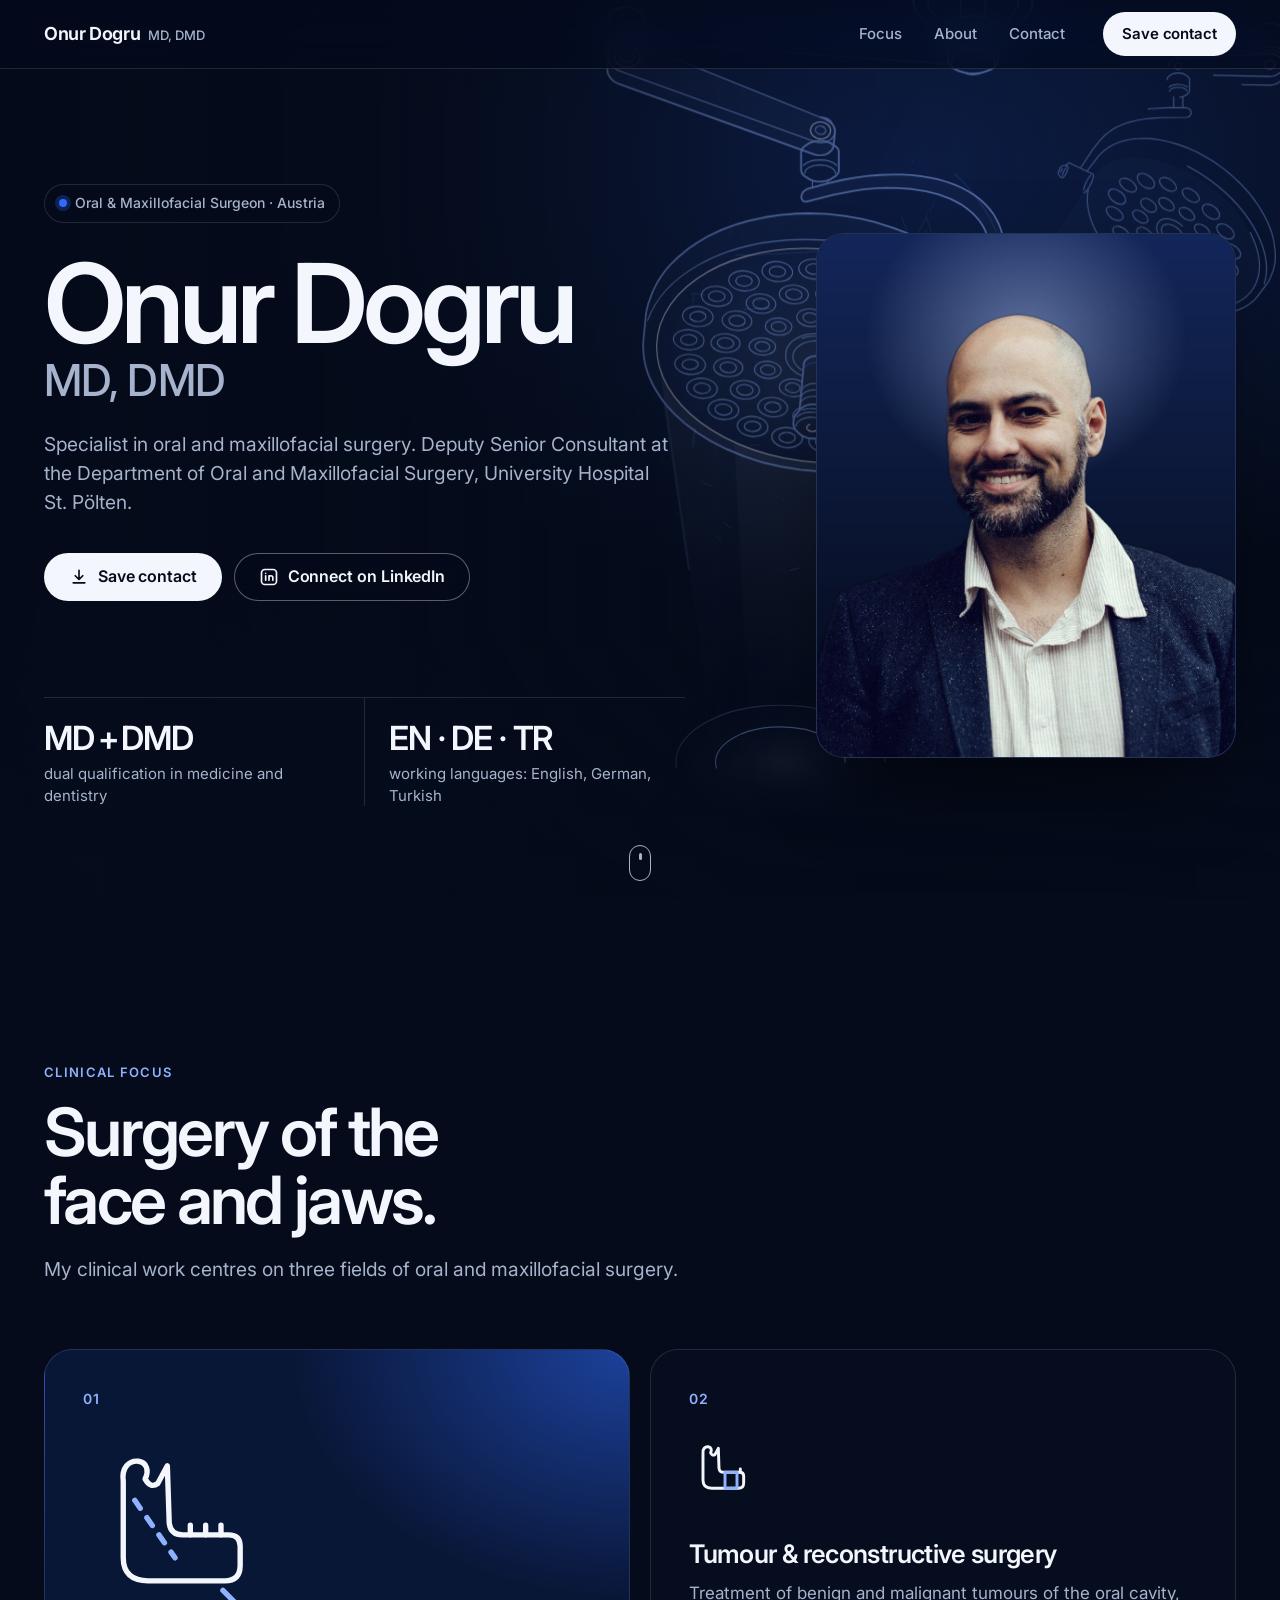
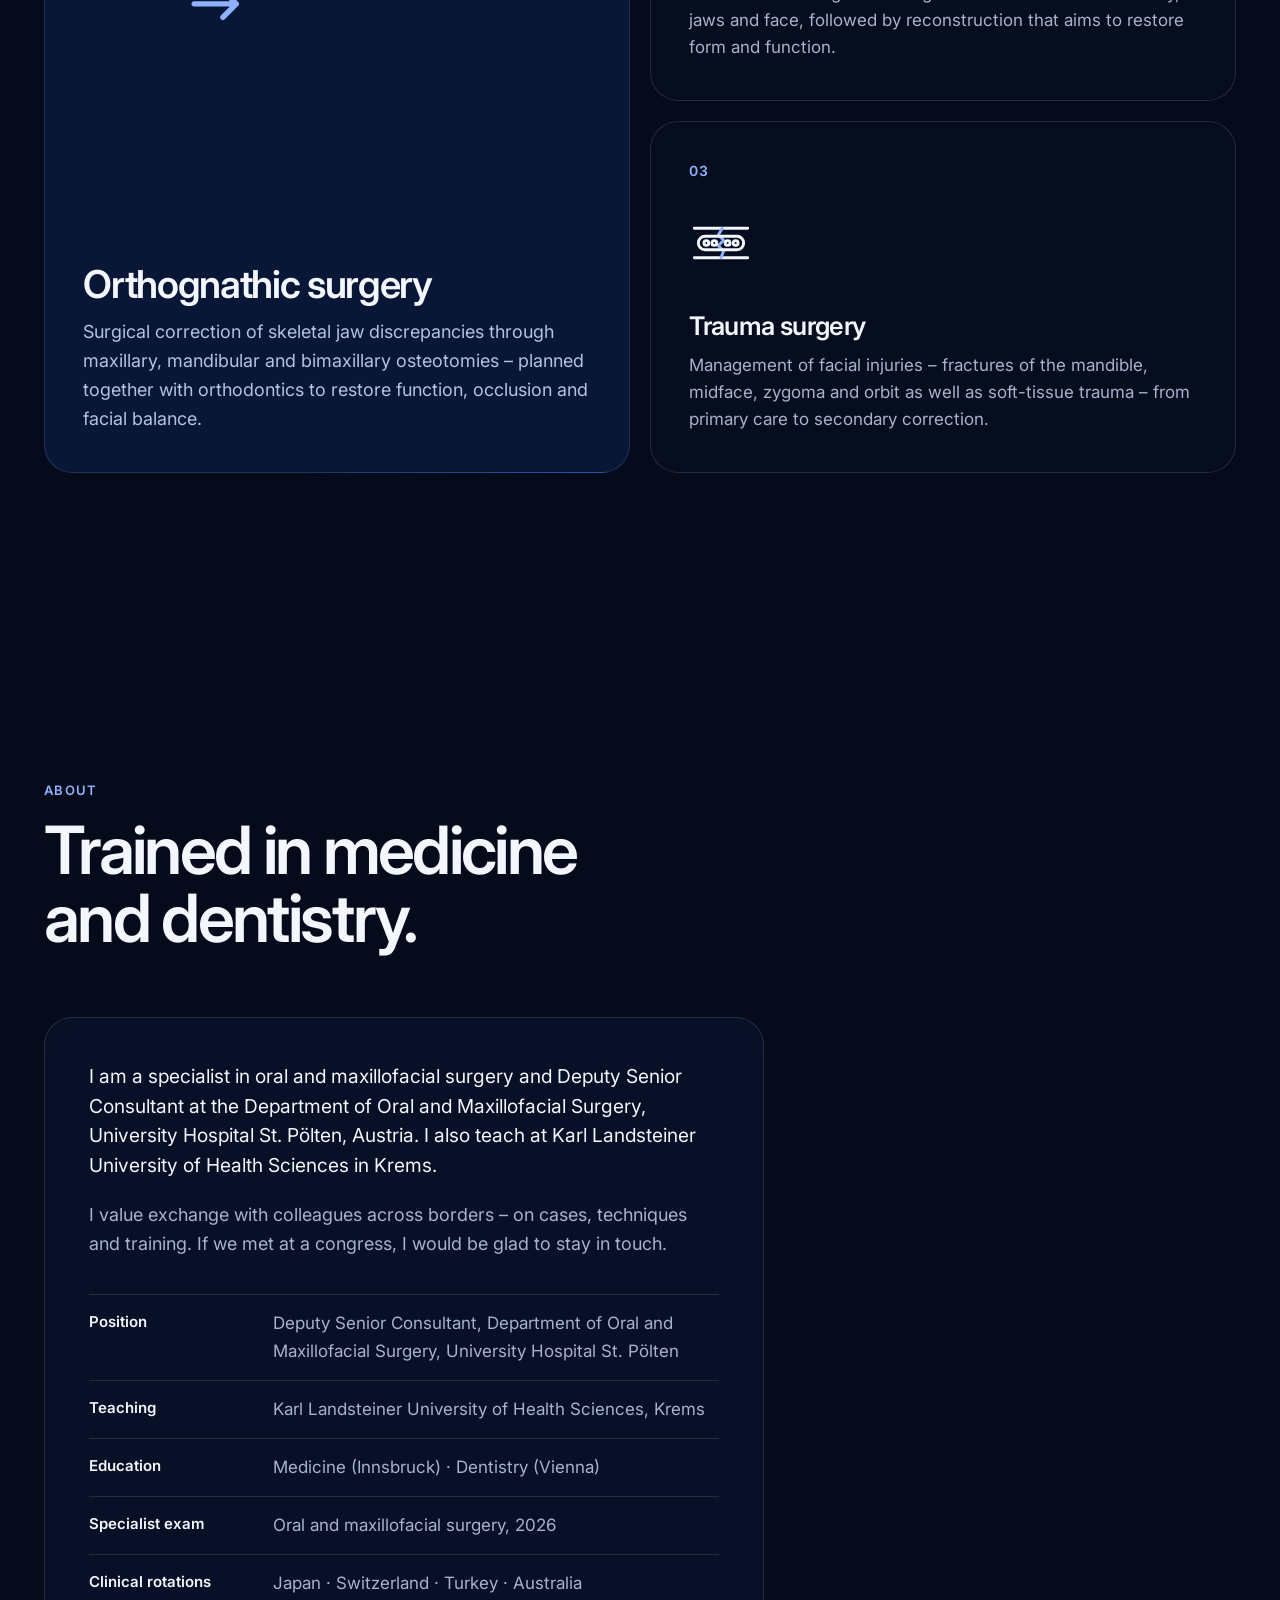
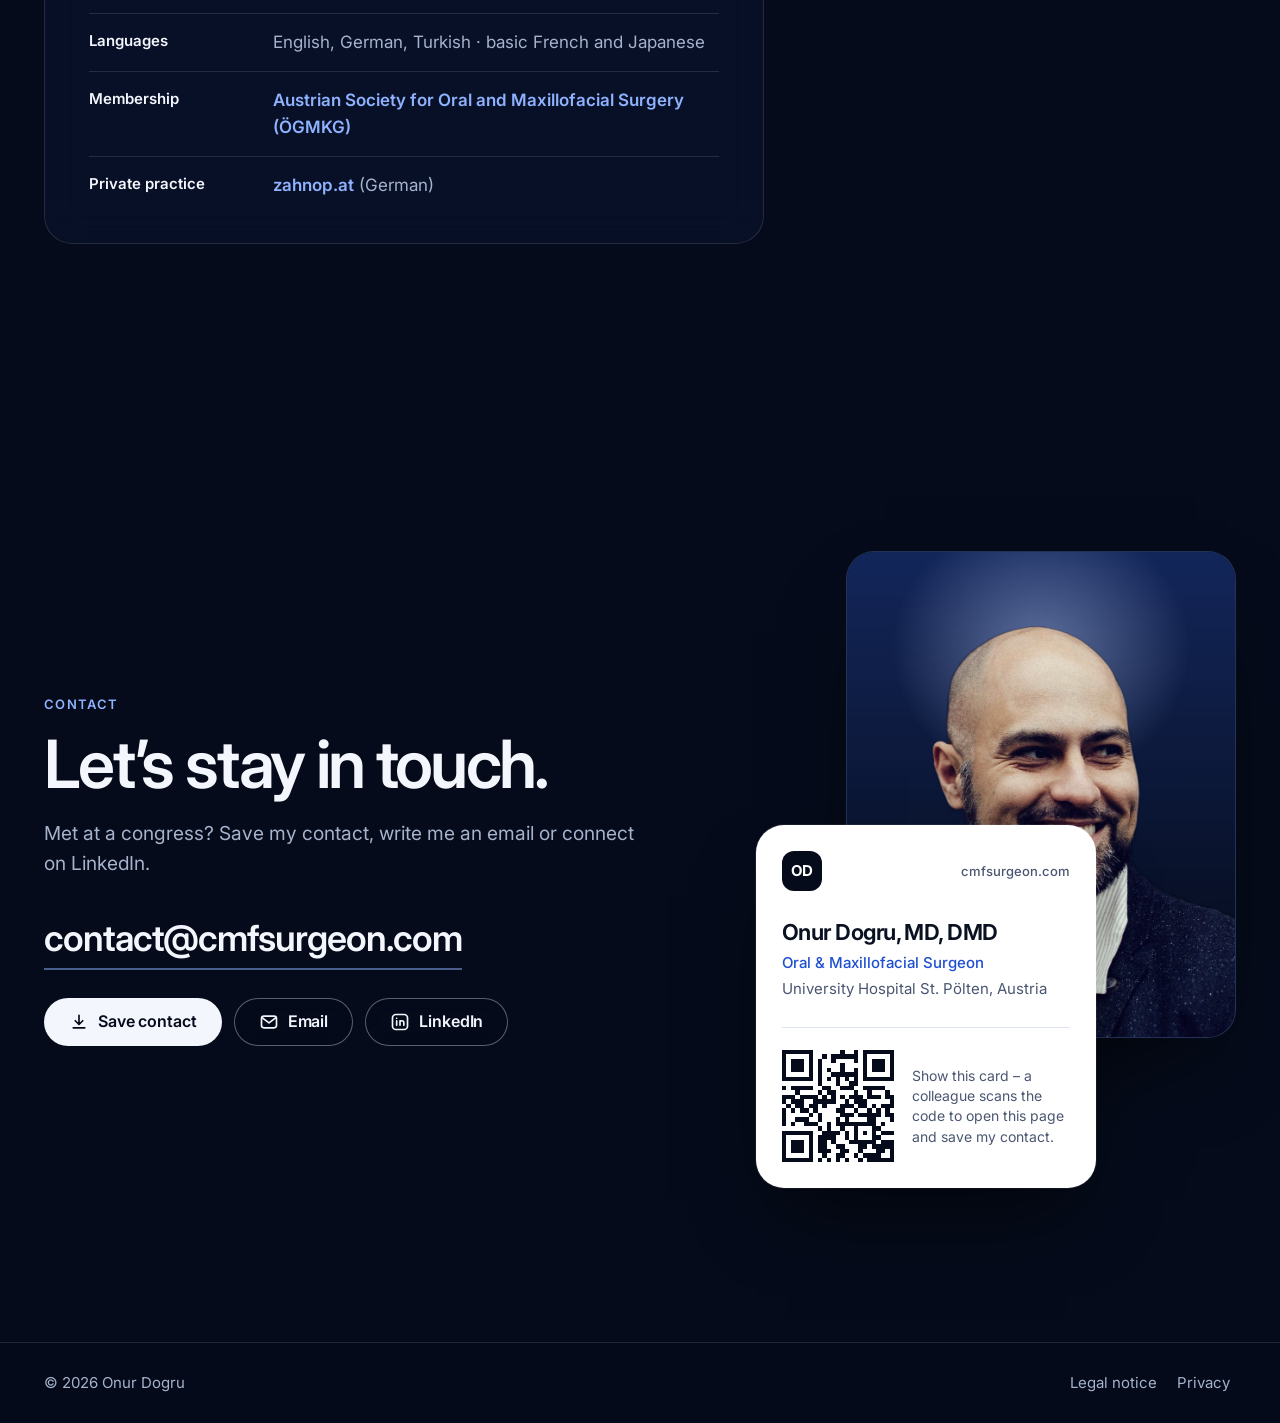
==== commit 5cef33bc: "Add portraits: hero photo and contact photo behind the card Both photos cut out, cool-graded with na" ====
--- a/site/index.html
+++ b/site/index.html
@@ -23,7 +23,7 @@
   <link rel="icon" href="favicon.svg" type="image/svg+xml">
   <link rel="apple-touch-icon" href="apple-touch-icon.png">
   <link rel="preload" href="assets/fonts/inter-latin-opsz.woff2" as="font" type="font/woff2" crossorigin>
-  <link rel="stylesheet" href="assets/styles.css?v=20261004c">
+  <link rel="stylesheet" href="assets/styles.css?v=20261005a">
 
   <script type="application/ld+json">
   {
@@ -90,6 +90,10 @@
           <li><span class="stat-value">MD&thinsp;+&thinsp;DMD</span><span class="stat-label">dual qualification in medicine and dentistry</span></li>
           <li><span class="stat-value">EN · DE · TR</span><span class="stat-label">working languages: English, German, Turkish</span></li>
         </ul>
+
+        <figure class="portrait portrait-hero">
+          <img src="assets/img/onur-dogru.jpg" width="900" height="1125" alt="Portrait of Onur Dogru, MD, DMD" fetchpriority="high">
+        </figure>
       </div>
       <a class="scroll-cue" href="#focus" aria-label="Scroll to clinical focus"><span aria-hidden="true"></span></a>
     </section>
@@ -196,8 +200,11 @@
           </div>
         </div>
 
+        <div class="contact-visual">
+          <figure class="portrait portrait-contact">
+            <img src="assets/img/onur-dogru-2.jpg" width="900" height="1125" alt="Onur Dogru, MD, DMD, smiling" loading="lazy">
+          </figure>
         <div class="card-stack">
-          <div class="card-back" aria-hidden="true"></div>
           <div class="bizcard">
             <div class="bizcard-top">
               <span class="monogram" aria-hidden="true">OD</span>
@@ -212,6 +219,7 @@
             </div>
           </div>
         </div>
+        </div>
       </div>
     </section>
   </main>
--- a/site/assets/styles.css
+++ b/site/assets/styles.css
@@ -225,8 +225,28 @@
   min-height: calc(100svh - 68px);
   padding-block: clamp(64px, 9vw, 120px) clamp(72px, 8vw, 112px);
 }
-.hero-inner { display: flex; flex-direction: column; gap: clamp(56px, 9vw, 112px); }
-.hero-copy { max-width: 660px; }
+.hero-inner {
+  display: grid;
+  grid-template-columns: minmax(0, 1.35fr) minmax(0, 1fr);
+  grid-template-areas: "copy portrait" "stats portrait";
+  column-gap: clamp(40px, 6vw, 96px);
+  row-gap: clamp(56px, 8vw, 96px);
+  align-items: end;
+}
+.hero-copy { grid-area: copy; max-width: 660px; }
+.hero-inner .stats { grid-area: stats; }
+
+/* Portraits (variant B: natural colour, cool grade, navy backdrop baked in) */
+.portrait {
+  margin: 0;
+  overflow: hidden;
+  border-radius: var(--radius-lg);
+  background: #0c1631;
+  border: 1px solid rgba(143, 178, 255, .18);
+  box-shadow: 0 40px 90px -40px rgba(0, 0, 0, .8);
+}
+.portrait img { width: 100%; height: auto; aspect-ratio: 4 / 5; object-fit: cover; }
+.portrait-hero { grid-area: portrait; align-self: center; justify-self: end; width: min(100%, 420px); }
 
 .chip {
   display: inline-flex;
@@ -428,6 +448,14 @@
 }
 .connect-mail:hover { border-color: var(--blue-soft); }
 
+.contact-visual {
+  position: relative;
+  justify-self: end;
+  width: min(100%, 480px);
+  padding: 0 0 150px 90px;
+}
+.portrait-contact { width: 100%; }
+.contact-visual .card-stack { position: absolute; left: 0; bottom: 0; width: min(78%, 340px); }
 .card-stack { position: relative; width: min(100%, 360px); justify-self: center; }
 .card-back {
   position: absolute;
@@ -516,6 +544,9 @@
 @media (max-width: 1000px) {
   .connect-grid { grid-template-columns: minmax(0, 1fr); }
   .card-stack { justify-self: start; }
+  .hero-inner { grid-template-columns: minmax(0, 1fr); grid-template-areas: "copy" "portrait" "stats"; row-gap: 48px; }
+  .portrait-hero { justify-self: start; width: min(100%, 400px); }
+  .contact-visual { justify-self: start; }
 }
 
 @media (max-width: 860px) {
@@ -541,6 +572,8 @@
   .bizcard-qr svg { width: 96px; height: 96px; }
   .wordmark-suffix { display: none; }
   .scroll-cue { display: none; }
+  .contact-visual { padding: 0 0 240px 64px; }
+  .contact-visual .card-stack { width: 86%; }
 }
 
 @media (max-width: 380px) {
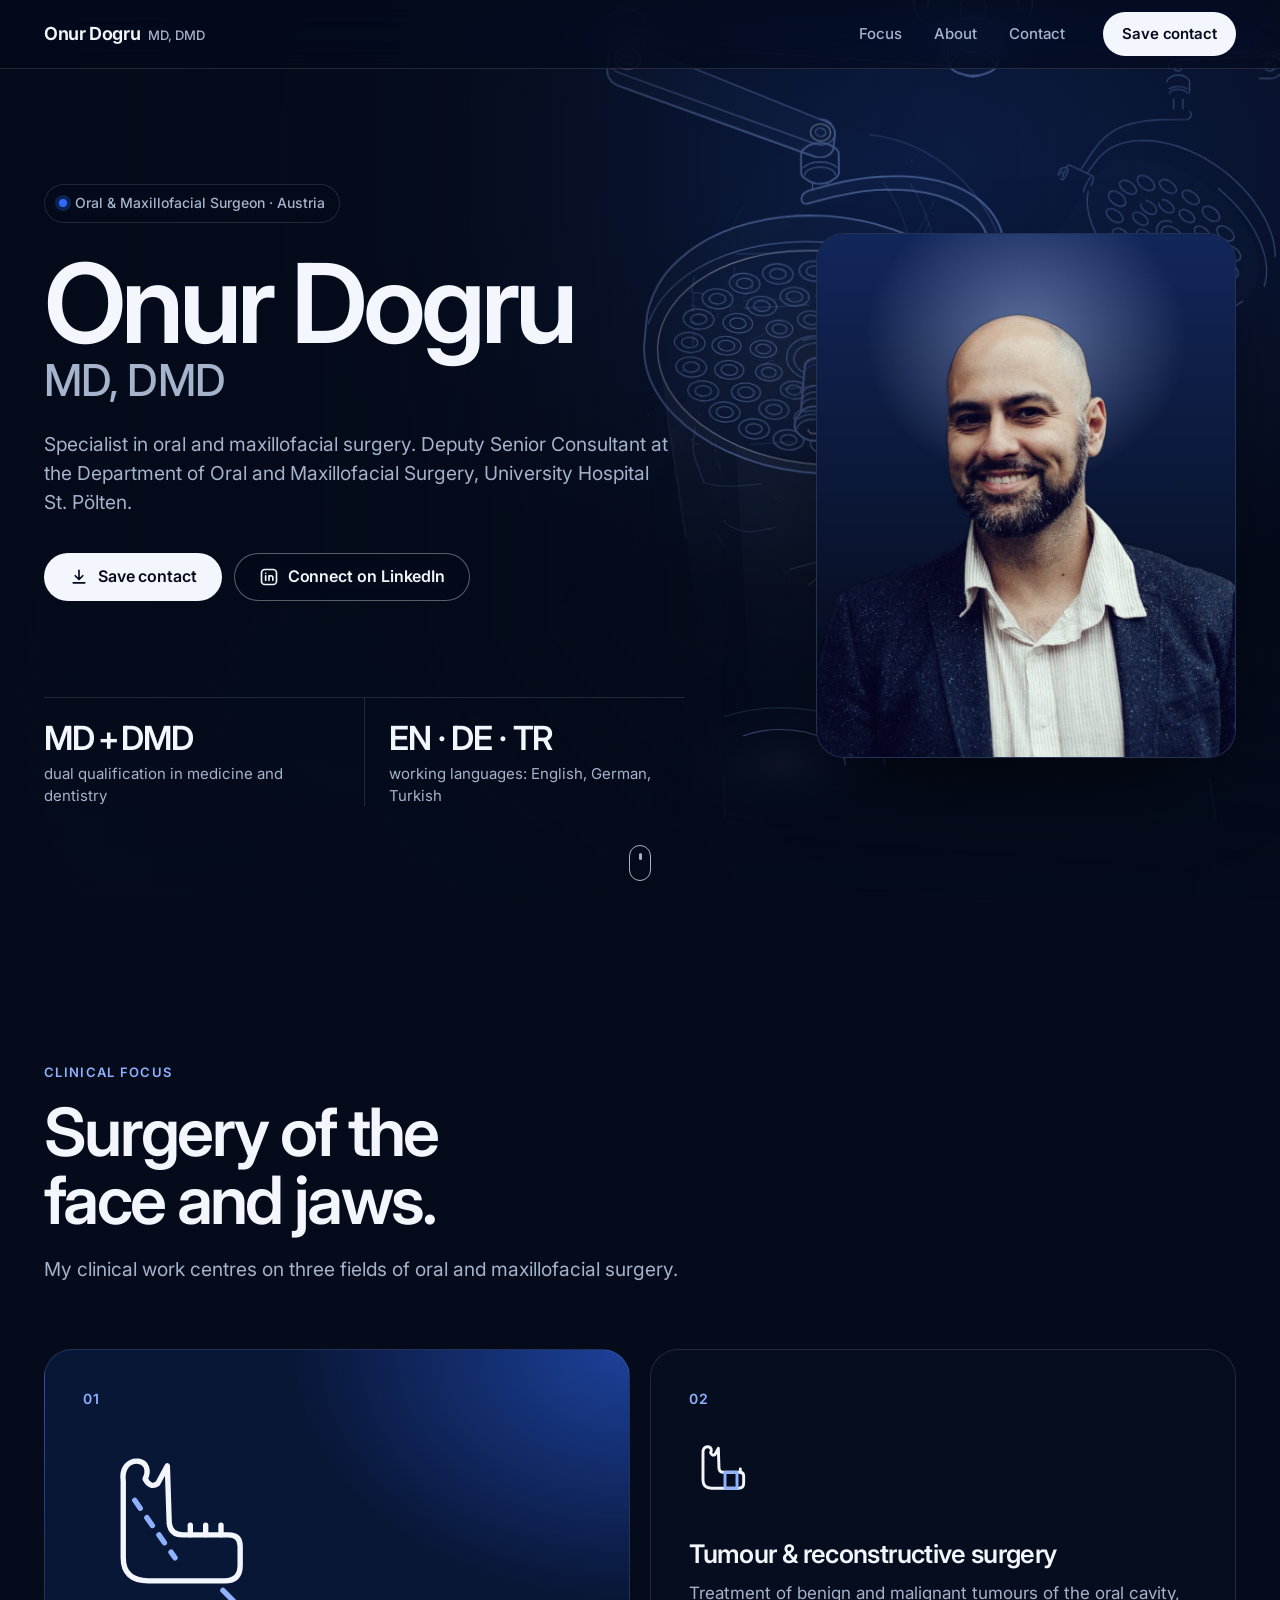
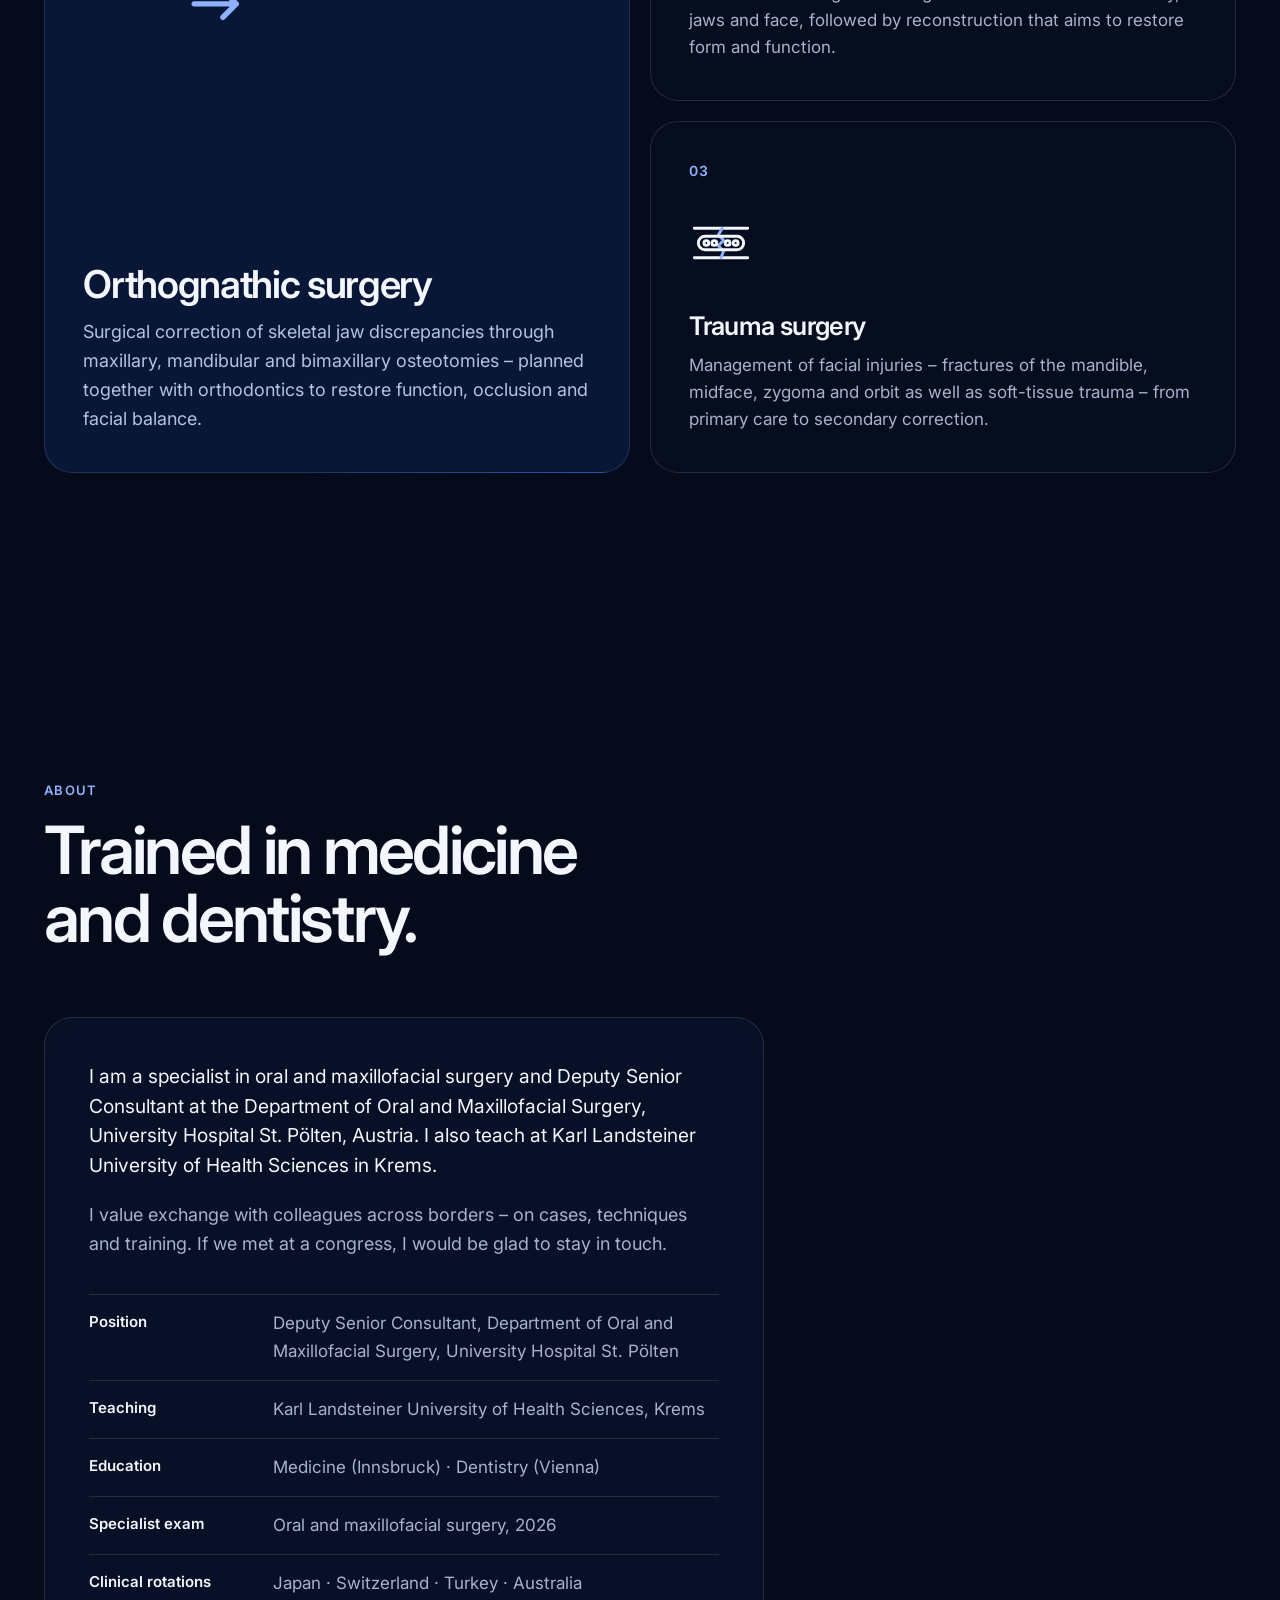
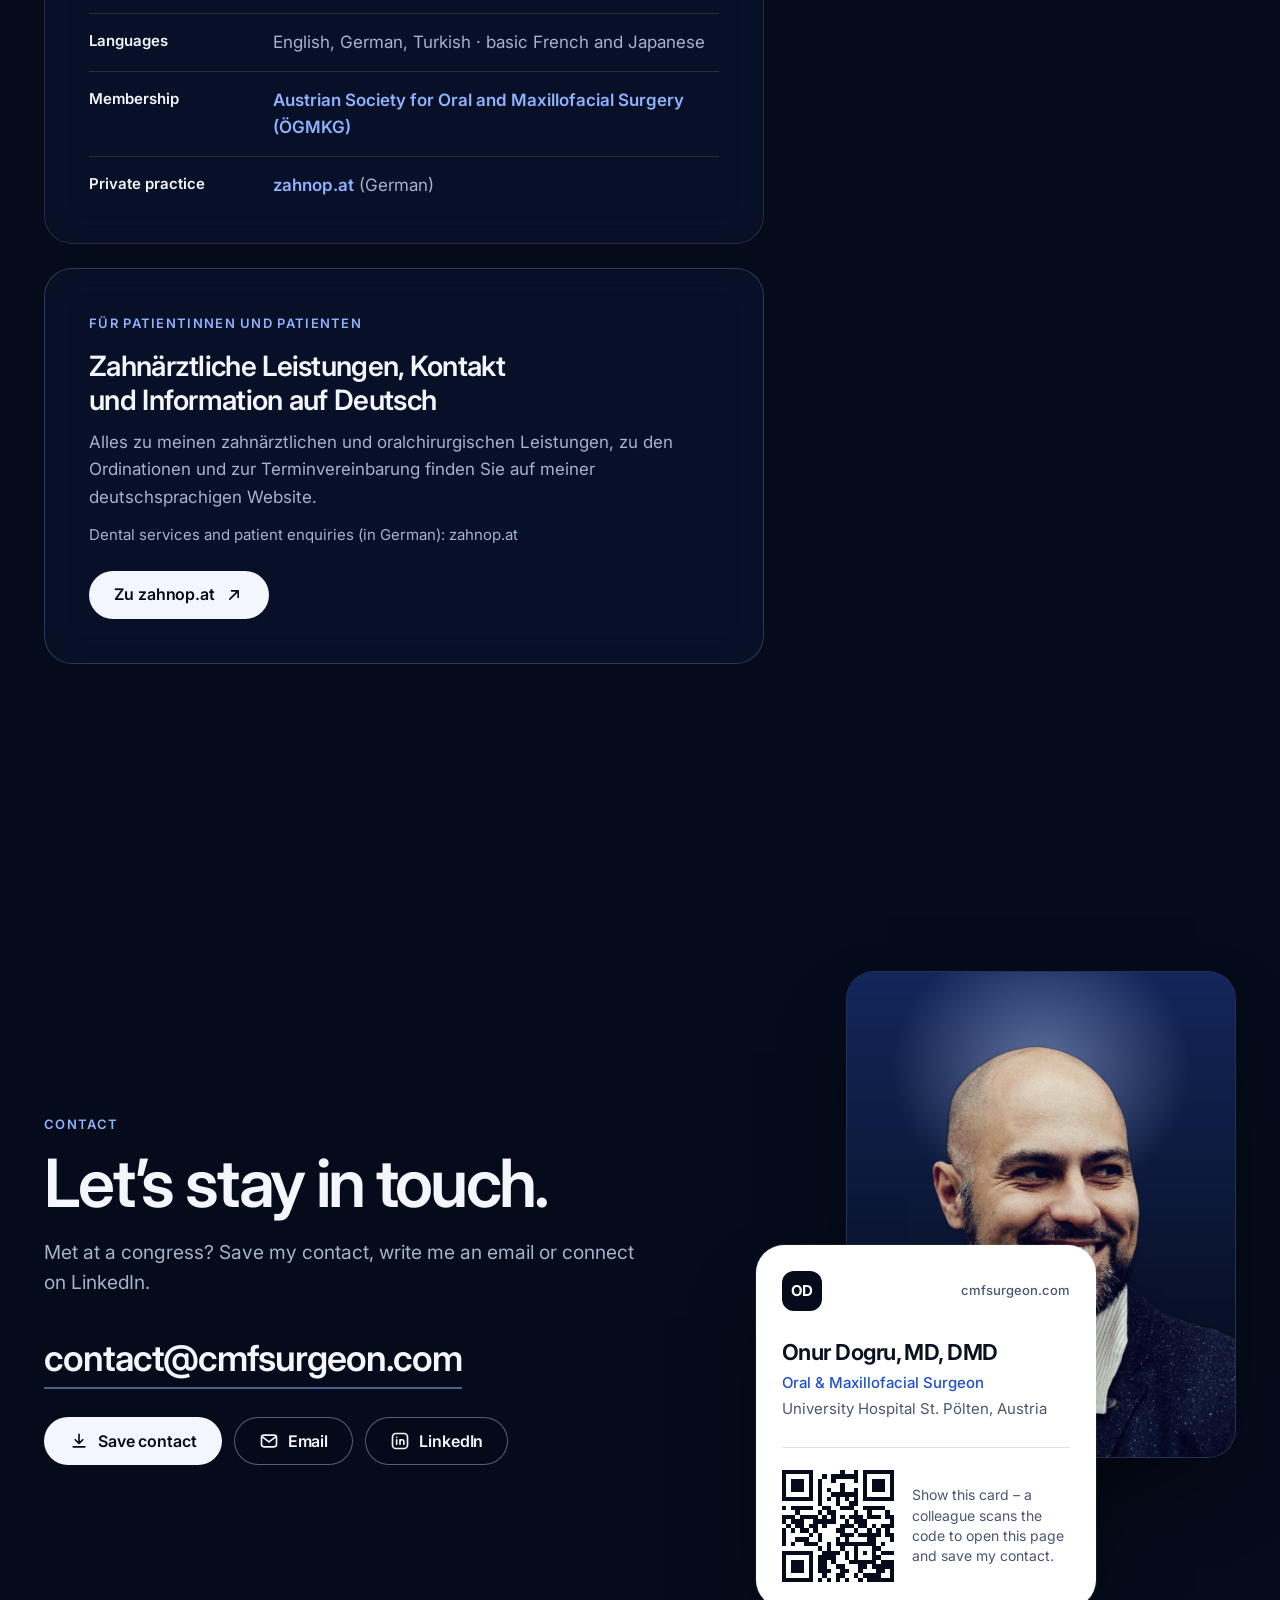
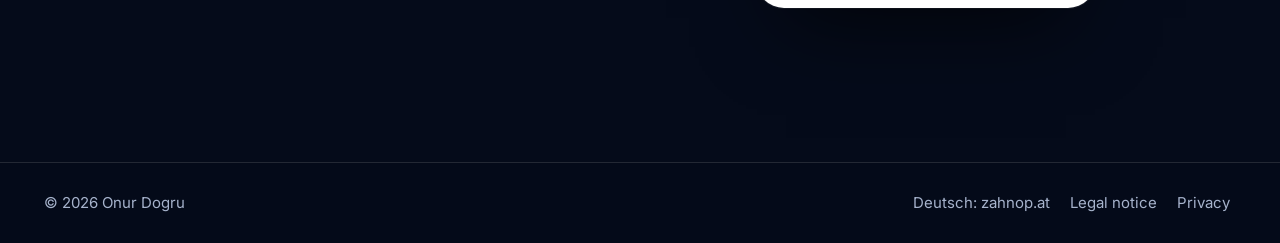
==== commit 67b38f38: "Add Lower Austrian Medical Chamber, link zahnop.at for German info Imprint lists the Ärztekammer für" ====
--- a/site/index.html
+++ b/site/index.html
@@ -23,7 +23,7 @@
   <link rel="icon" href="favicon.svg" type="image/svg+xml">
   <link rel="apple-touch-icon" href="apple-touch-icon.png">
   <link rel="preload" href="assets/fonts/inter-latin-opsz.woff2" as="font" type="font/woff2" crossorigin>
-  <link rel="stylesheet" href="assets/styles.css?v=20261005a">
+  <link rel="stylesheet" href="assets/styles.css?v=20261005b">
 
   <script type="application/ld+json">
   {
@@ -172,6 +172,17 @@
             <div><dt>Private practice</dt><dd><a href="https://zahnop.at" rel="noopener">zahnop.at</a> <span class="muted">(German)</span></dd></div>
           </dl>
           </div>
+
+          <aside class="glass practice-note" lang="de" aria-labelledby="practice-title">
+            <p class="eyebrow">Für Patientinnen und Patienten</p>
+            <h3 id="practice-title">Zahnärztliche Leistungen, Kontakt und Information auf Deutsch</h3>
+            <p>Alles zu meinen zahnärztlichen und oralchirurgischen Leistungen, zu den Ordinationen und zur Terminvereinbarung finden Sie auf meiner deutschsprachigen Website.</p>
+            <p class="practice-note-en" lang="en">Dental services and patient enquiries (in German): zahnop.at</p>
+            <a class="btn btn-light" href="https://zahnop.at" rel="noopener">
+              Zu zahnop.at
+              <svg class="icon" viewBox="0 0 24 24" aria-hidden="true"><path d="M7 17 17 7M9 7h8v8"/></svg>
+            </a>
+          </aside>
         </div>
       </div>
     </section>
@@ -228,6 +239,7 @@
     <div class="wrap footer-inner">
       <p>© 2026 Onur Dogru</p>
       <nav aria-label="Legal">
+        <a href="https://zahnop.at" rel="noopener" lang="de">Deutsch: zahnop.at</a>
         <a href="legal.html">Legal notice</a>
         <a href="legal.html#privacy">Privacy</a>
       </nav>
--- a/site/assets/styles.css
+++ b/site/assets/styles.css
@@ -426,6 +426,12 @@
 .facts a { color: var(--blue-soft); font-weight: 600; text-decoration: none; }
 .facts a:hover { text-decoration: underline; text-underline-offset: 3px; }
 .muted { color: var(--ink-soft); }
+
+.practice-note { margin-top: 24px; padding: clamp(28px, 3.5vw, 44px); border-color: rgba(143, 178, 255, .25); }
+.practice-note h3 { font-size: clamp(1.375rem, 2.2vw, 1.75rem); line-height: 1.2; letter-spacing: -.025em; }
+.practice-note p:not(.eyebrow) { margin-top: 12px; color: var(--ink-soft); }
+.practice-note .practice-note-en { font-size: .9375rem; }
+.practice-note .btn { margin-top: 24px; }
 
 /* ---------- Contact ---------- */
 .connect { position: relative; padding-block: var(--section-y); overflow-x: clip; }
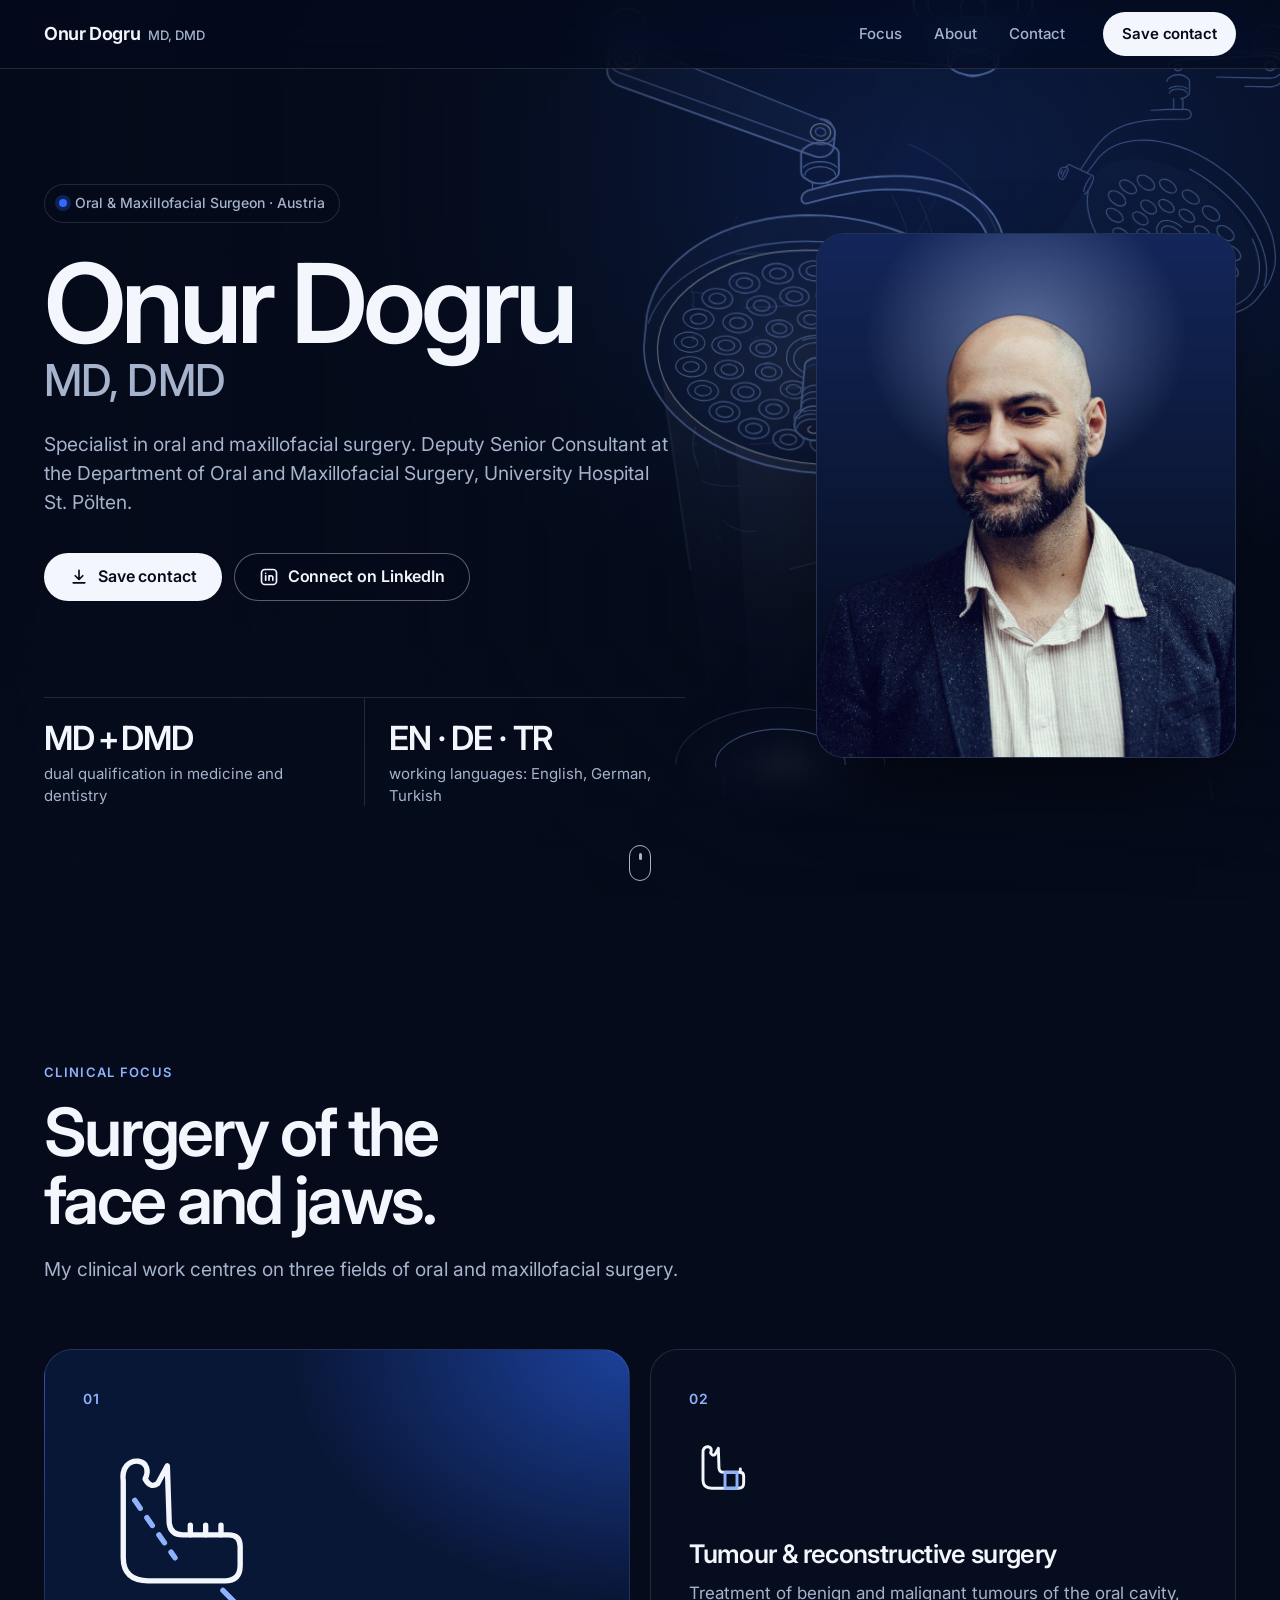
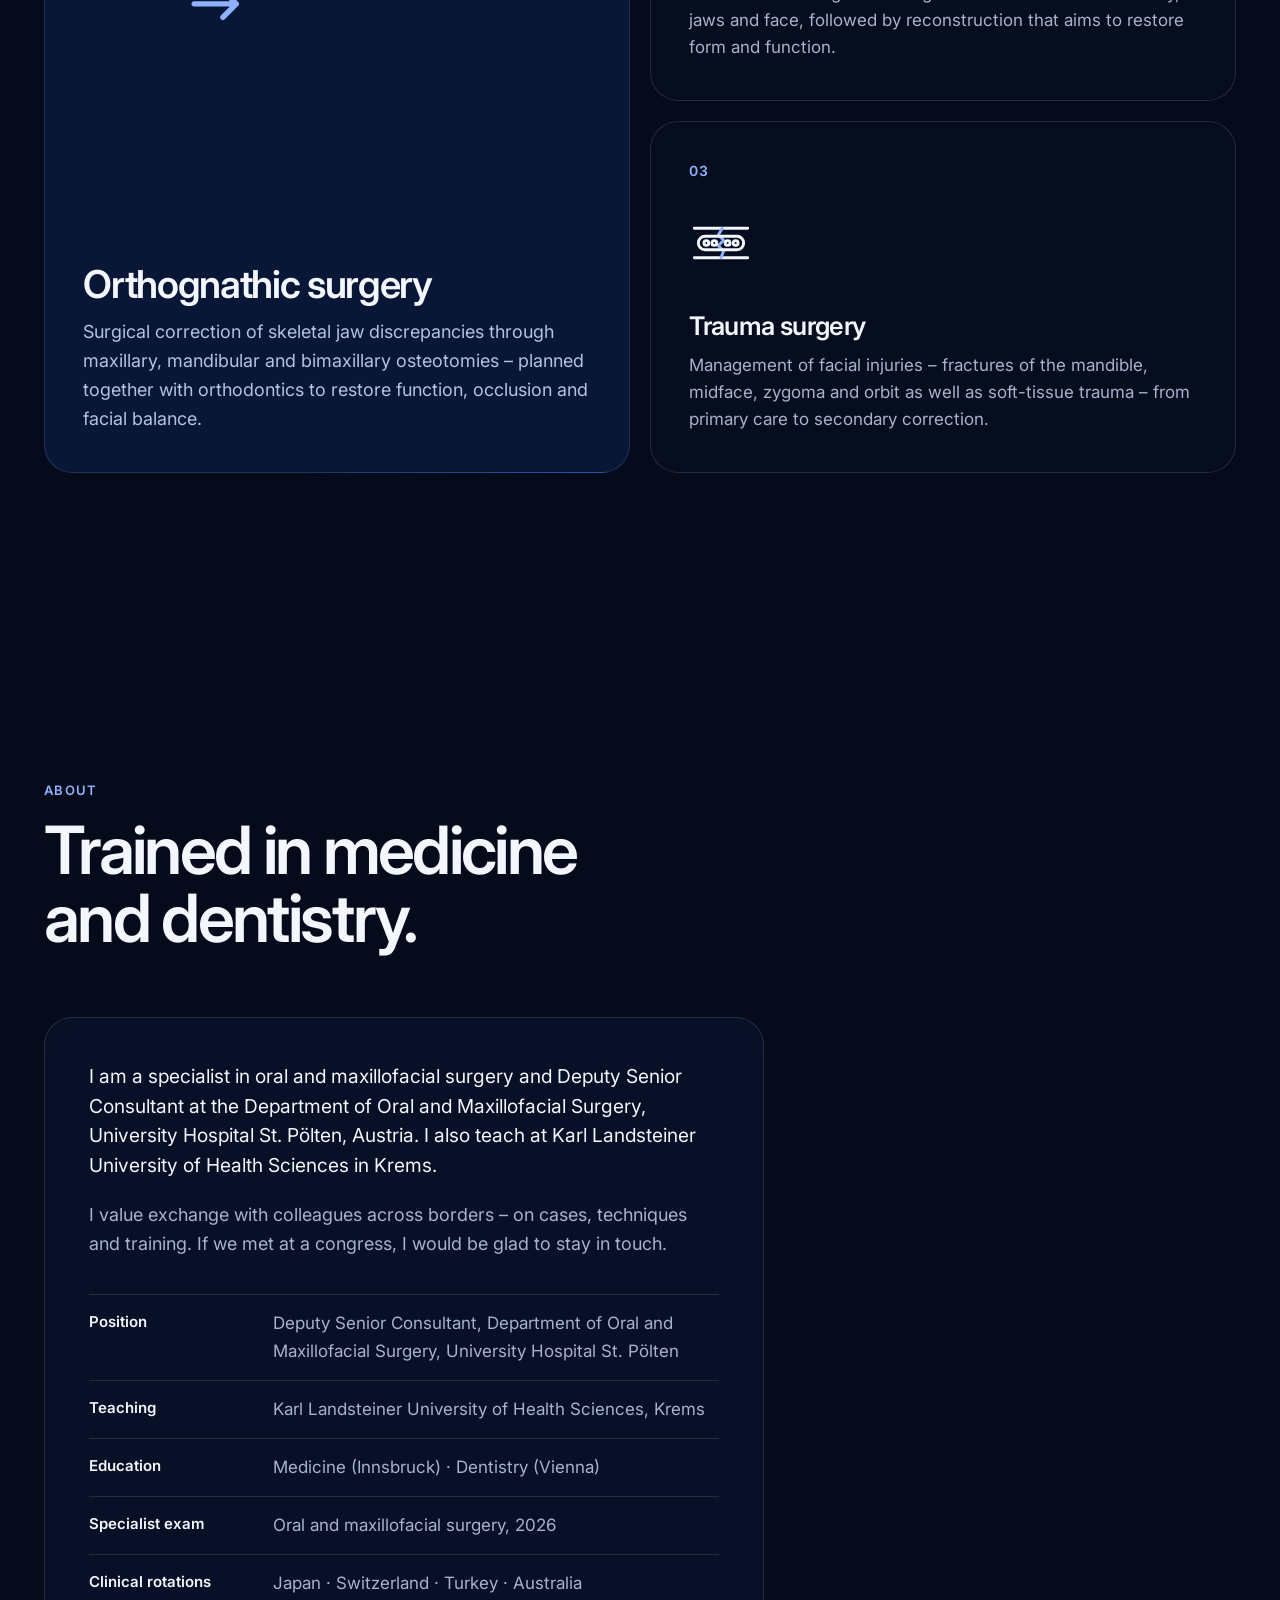
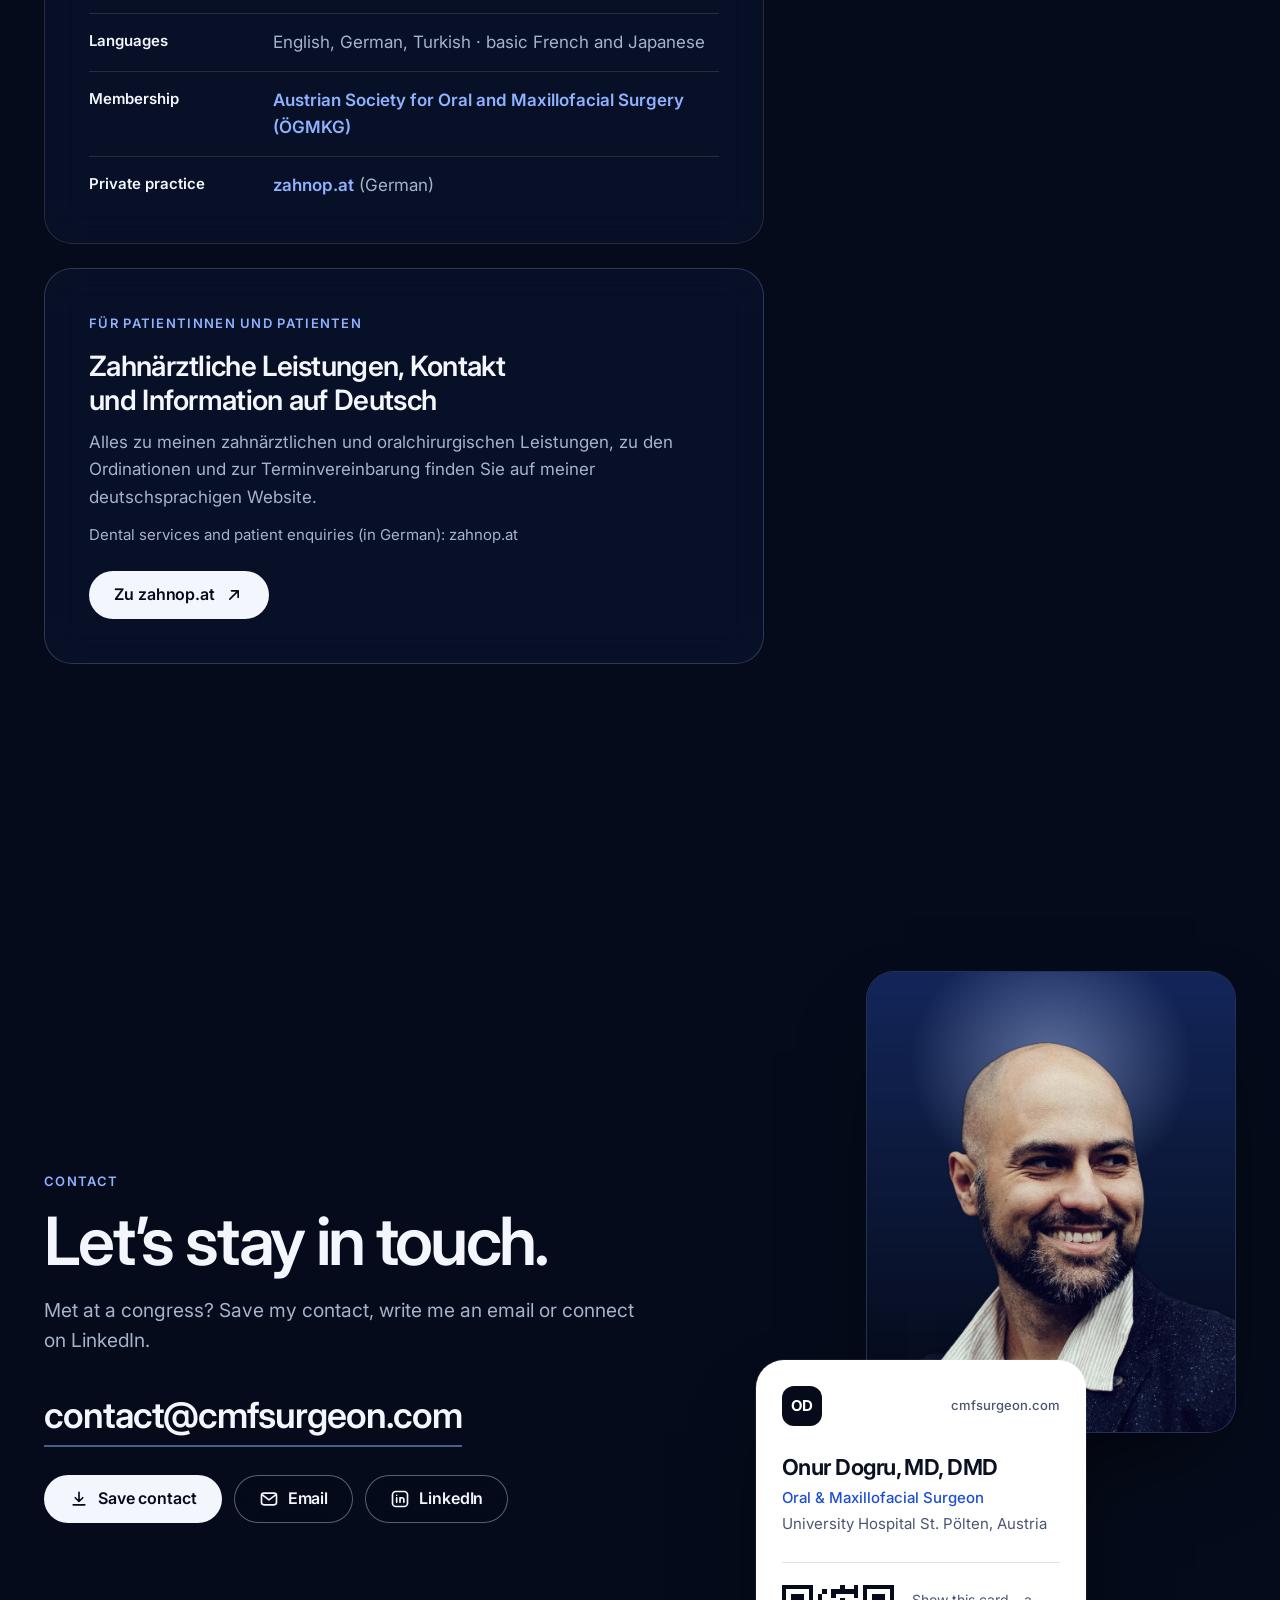
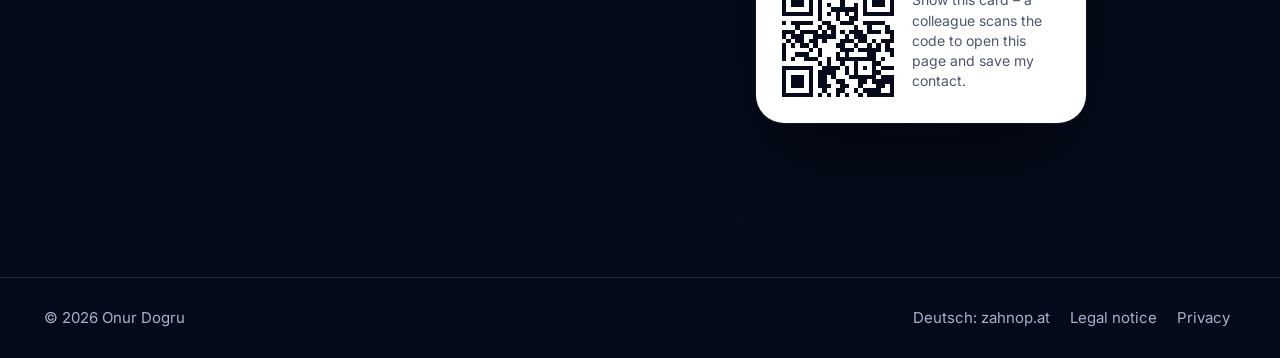
==== commit a8fca4be: "Keep contact photo visible; prepare Apple Wallet business card Move the QR card further down so the " ====
--- a/site/index.html
+++ b/site/index.html
@@ -23,7 +23,7 @@
   <link rel="icon" href="favicon.svg" type="image/svg+xml">
   <link rel="apple-touch-icon" href="apple-touch-icon.png">
   <link rel="preload" href="assets/fonts/inter-latin-opsz.woff2" as="font" type="font/woff2" crossorigin>
-  <link rel="stylesheet" href="assets/styles.css?v=20261005b">
+  <link rel="stylesheet" href="assets/styles.css?v=20261006a">
 
   <script type="application/ld+json">
   {
@@ -79,6 +79,7 @@
               <svg class="icon" viewBox="0 0 24 24" aria-hidden="true"><path d="M12 4v11m0 0-4.5-4.5M12 15l4.5-4.5M5 19h14"/></svg>
               Save contact
             </a>
+            <!-- wallet-button -->
             <a class="btn btn-outline-light" href="https://www.linkedin.com/in/onur-dogru-84145b29a" rel="noopener">
               <svg class="icon" viewBox="0 0 24 24" aria-hidden="true"><rect x="3" y="3" width="18" height="18" rx="4"/><path d="M8 10.5V16M8 7.6v.01M12 16v-3.2a2.3 2.3 0 0 1 4.6 0V16M12 10.5V16"/></svg>
               Connect on LinkedIn
@@ -200,6 +201,7 @@
               <svg class="icon" viewBox="0 0 24 24" aria-hidden="true"><path d="M12 4v11m0 0-4.5-4.5M12 15l4.5-4.5M5 19h14"/></svg>
               Save contact
             </a>
+            <!-- wallet-button -->
             <a class="btn btn-outline-light" href="mailto:contact@cmfsurgeon.com">
               <svg class="icon" viewBox="0 0 24 24" aria-hidden="true"><rect x="3" y="5" width="18" height="14" rx="3"/><path d="m4 7 8 6 8-6"/></svg>
               Email
--- a/site/assets/styles.css
+++ b/site/assets/styles.css
@@ -458,10 +458,10 @@
   position: relative;
   justify-self: end;
   width: min(100%, 480px);
-  padding: 0 0 150px 90px;
+  padding: 0 0 290px 110px;
 }
 .portrait-contact { width: 100%; }
-.contact-visual .card-stack { position: absolute; left: 0; bottom: 0; width: min(78%, 340px); }
+.contact-visual .card-stack { position: absolute; left: 0; bottom: 0; width: min(74%, 330px); }
 .card-stack { position: relative; width: min(100%, 360px); justify-self: center; }
 .card-back {
   position: absolute;
@@ -578,8 +578,8 @@
   .bizcard-qr svg { width: 96px; height: 96px; }
   .wordmark-suffix { display: none; }
   .scroll-cue { display: none; }
-  .contact-visual { padding: 0 0 240px 64px; }
-  .contact-visual .card-stack { width: 86%; }
+  .contact-visual { padding: 0 0 300px 56px; }
+  .contact-visual .card-stack { width: 88%; }
 }
 
 @media (max-width: 380px) {
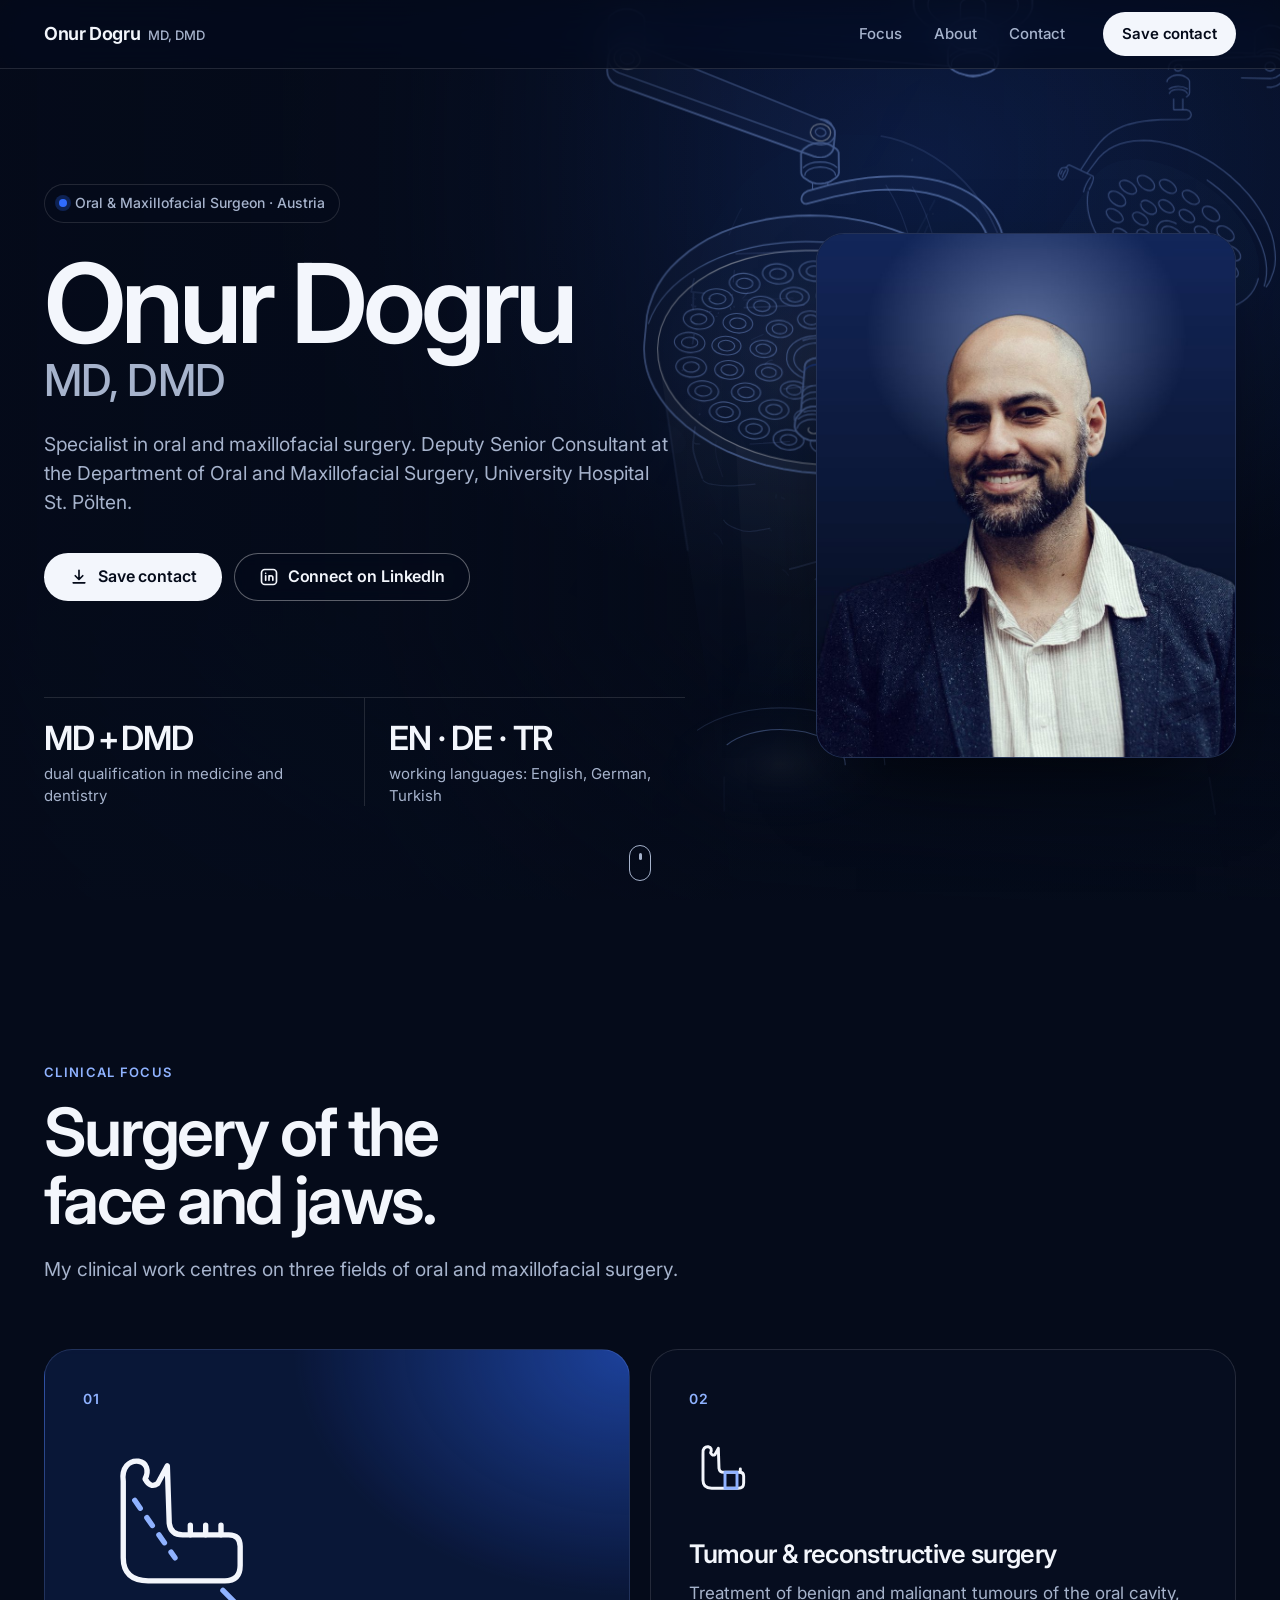
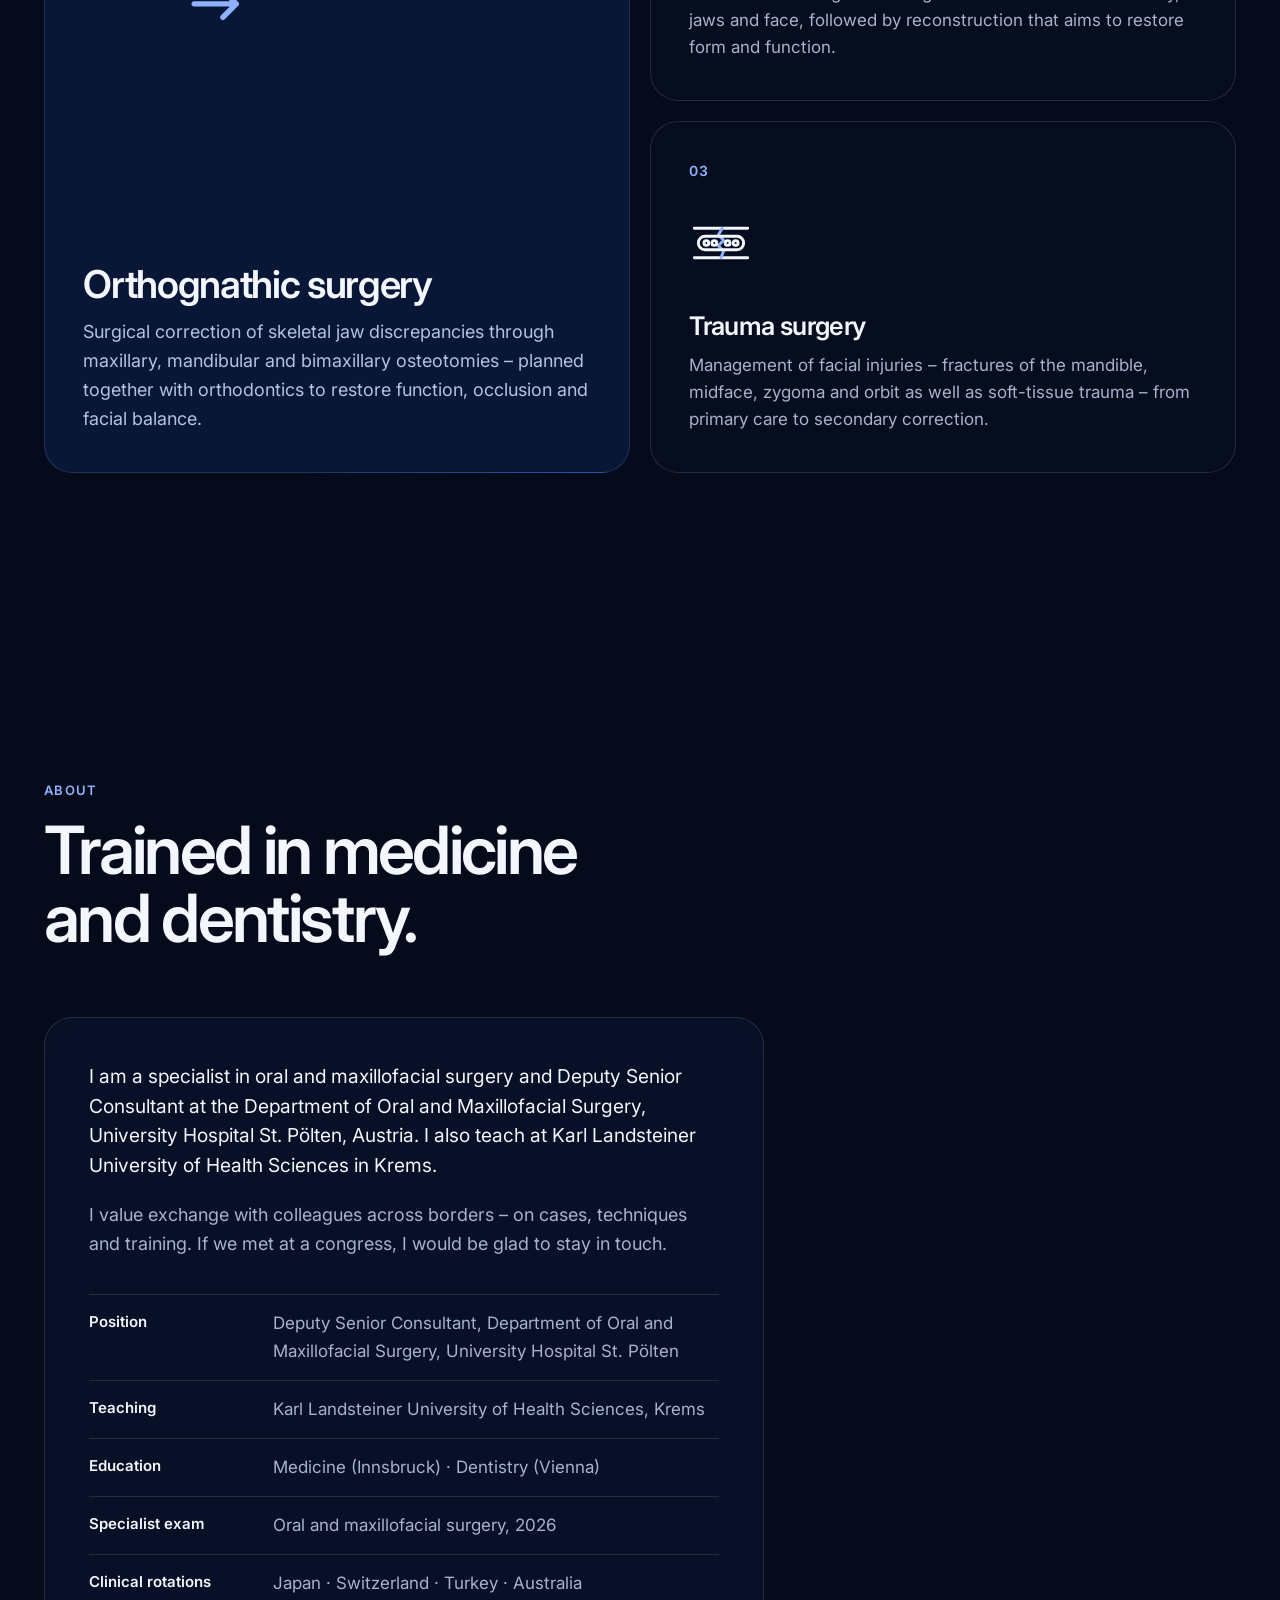
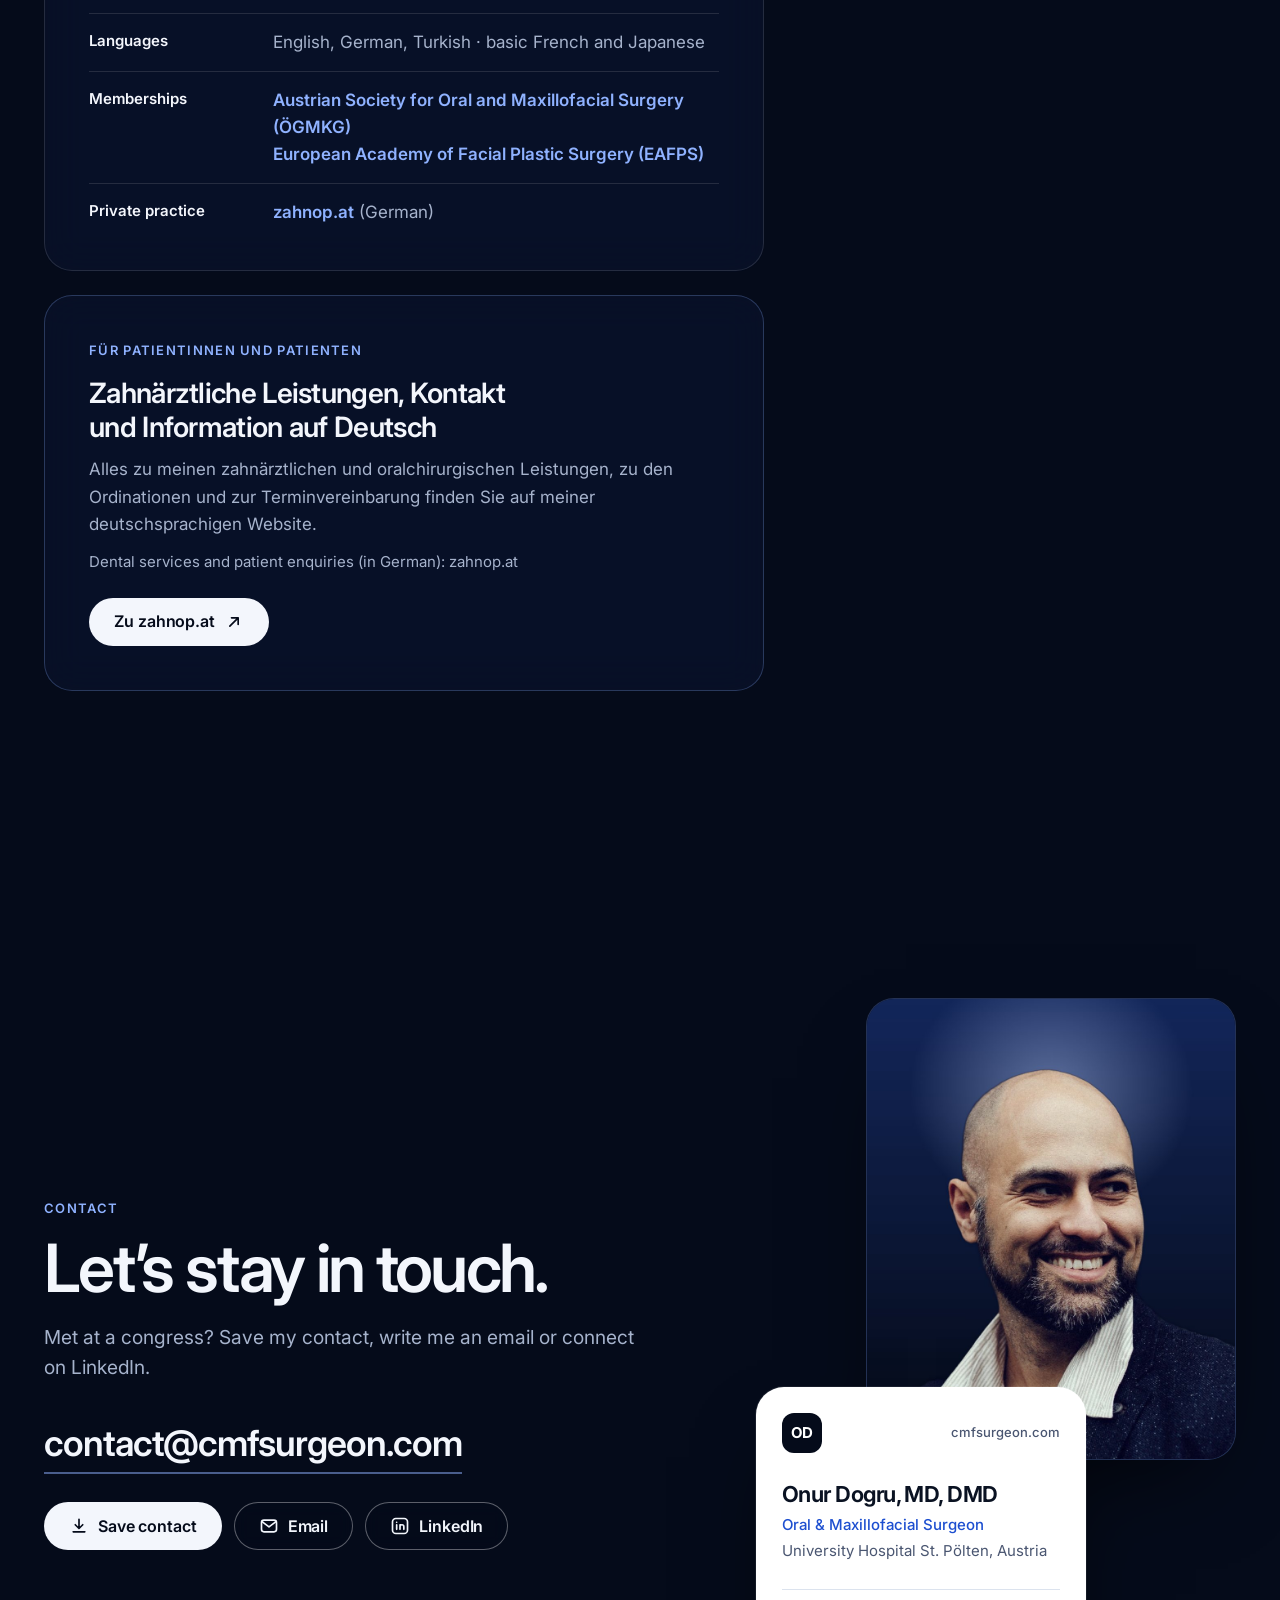
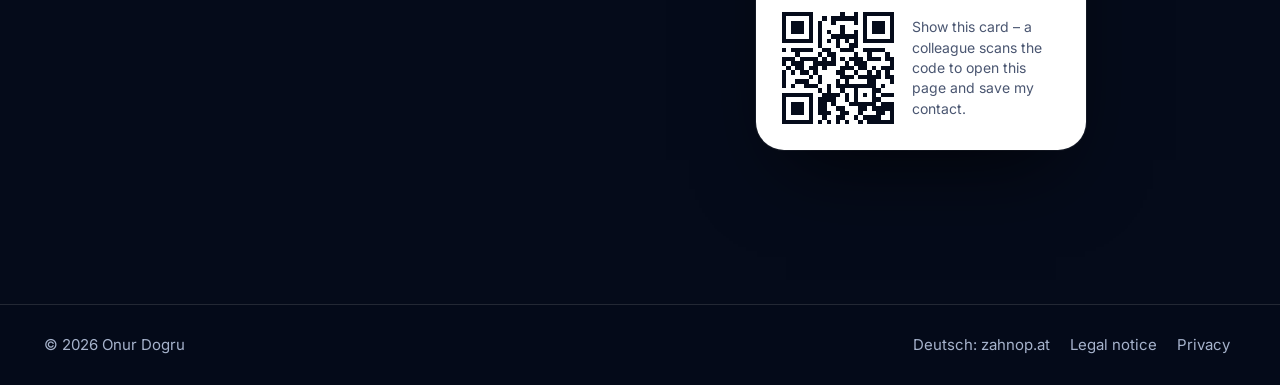
==== commit e86143bb: "Add EAFPS membership Co-Authored-By: Claude Opus 5.5 <noreply@anthropic.com> Claude-Session: https:/" ====
--- a/site/index.html
+++ b/site/index.html
@@ -40,7 +40,10 @@
       "address": { "@type": "PostalAddress", "addressLocality": "St. Pölten", "addressCountry": "AT" }
     },
     "affiliation": { "@type": "CollegeOrUniversity", "name": "Karl Landsteiner University of Health Sciences" },
-    "memberOf": { "@type": "Organization", "name": "Austrian Society for Oral and Maxillofacial Surgery (ÖGMKG)", "url": "https://www.oegmkg.at" },
+    "memberOf": [
+      { "@type": "Organization", "name": "Austrian Society for Oral and Maxillofacial Surgery (ÖGMKG)", "url": "https://www.oegmkg.at" },
+      { "@type": "Organization", "name": "European Academy of Facial Plastic Surgery (EAFPS)", "url": "https://www.eafps.org" }
+    ],
     "knowsAbout": ["Oral and maxillofacial surgery", "Orthognathic surgery", "Head and neck tumour surgery", "Reconstructive surgery", "Maxillofacial trauma"],
     "knowsLanguage": ["en", "de", "tr"],
     "sameAs": ["https://www.linkedin.com/in/onur-dogru-84145b29a"]
@@ -169,7 +172,7 @@
             <div><dt>Specialist exam</dt><dd>Oral and maxillofacial surgery, 2026</dd></div>
             <div><dt>Clinical rotations</dt><dd>Japan · Switzerland · Turkey · Australia</dd></div>
             <div><dt>Languages</dt><dd>English, German, Turkish · basic French and Japanese</dd></div>
-            <div><dt>Membership</dt><dd><a href="https://www.oegmkg.at" rel="noopener">Austrian Society for Oral and Maxillofacial Surgery (ÖGMKG)</a></dd></div>
+            <div><dt>Memberships</dt><dd><a href="https://www.oegmkg.at" rel="noopener">Austrian Society for Oral and Maxillofacial Surgery (ÖGMKG)</a><br><a href="https://www.eafps.org" rel="noopener">European Academy of Facial Plastic Surgery (EAFPS)</a></dd></div>
             <div><dt>Private practice</dt><dd><a href="https://zahnop.at" rel="noopener">zahnop.at</a> <span class="muted">(German)</span></dd></div>
           </dl>
           </div>
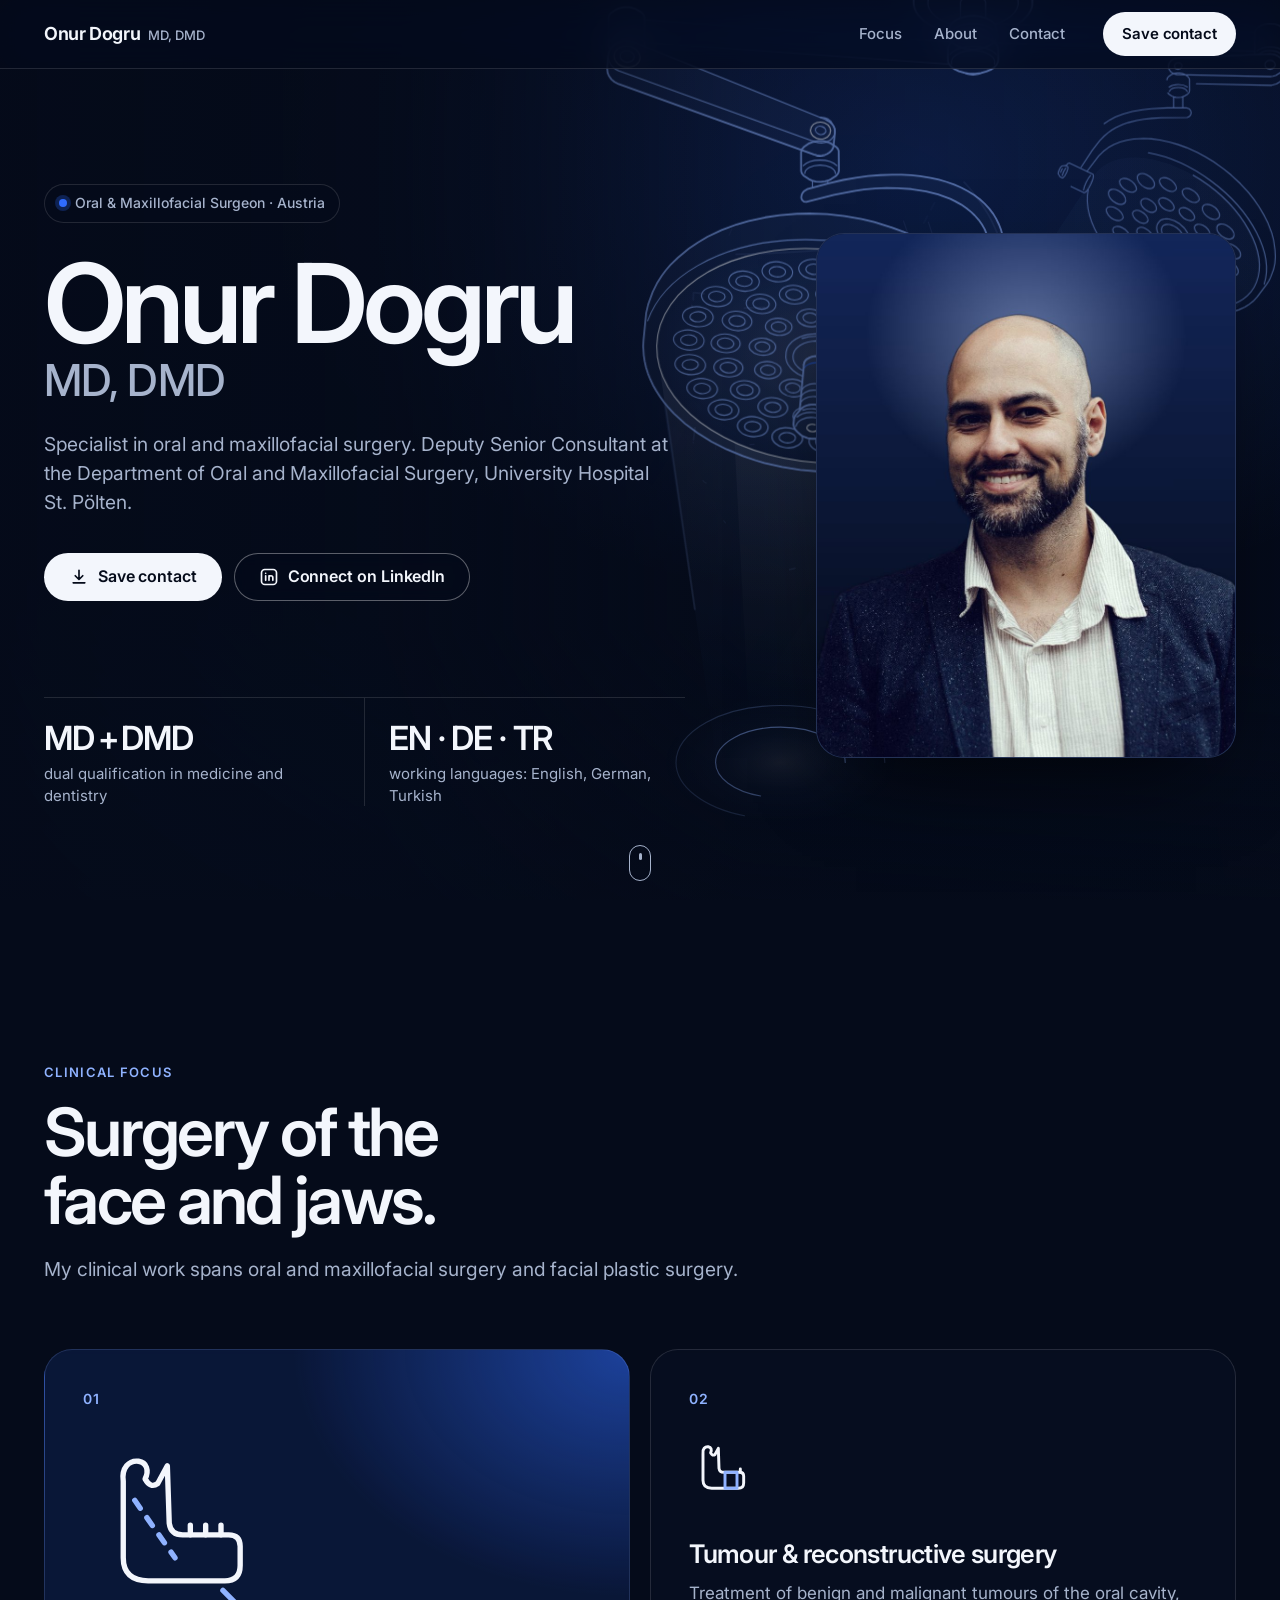
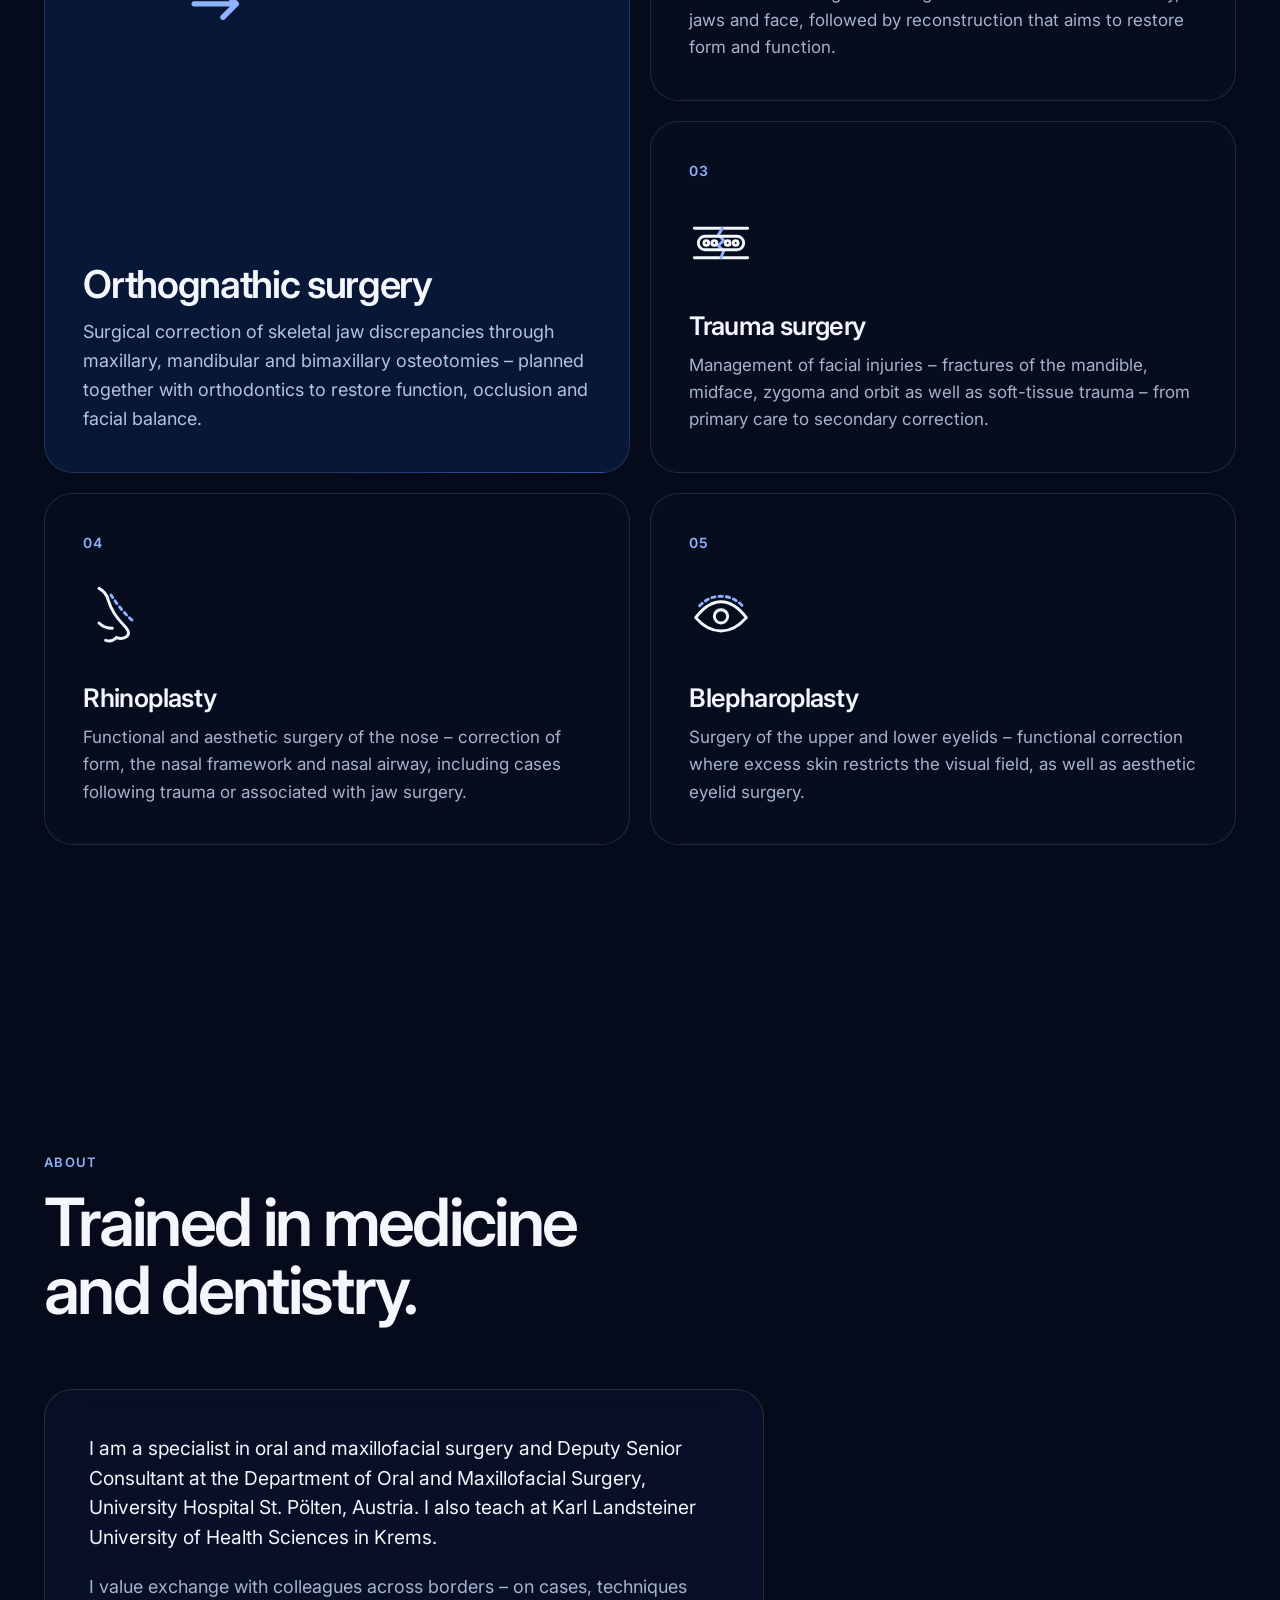
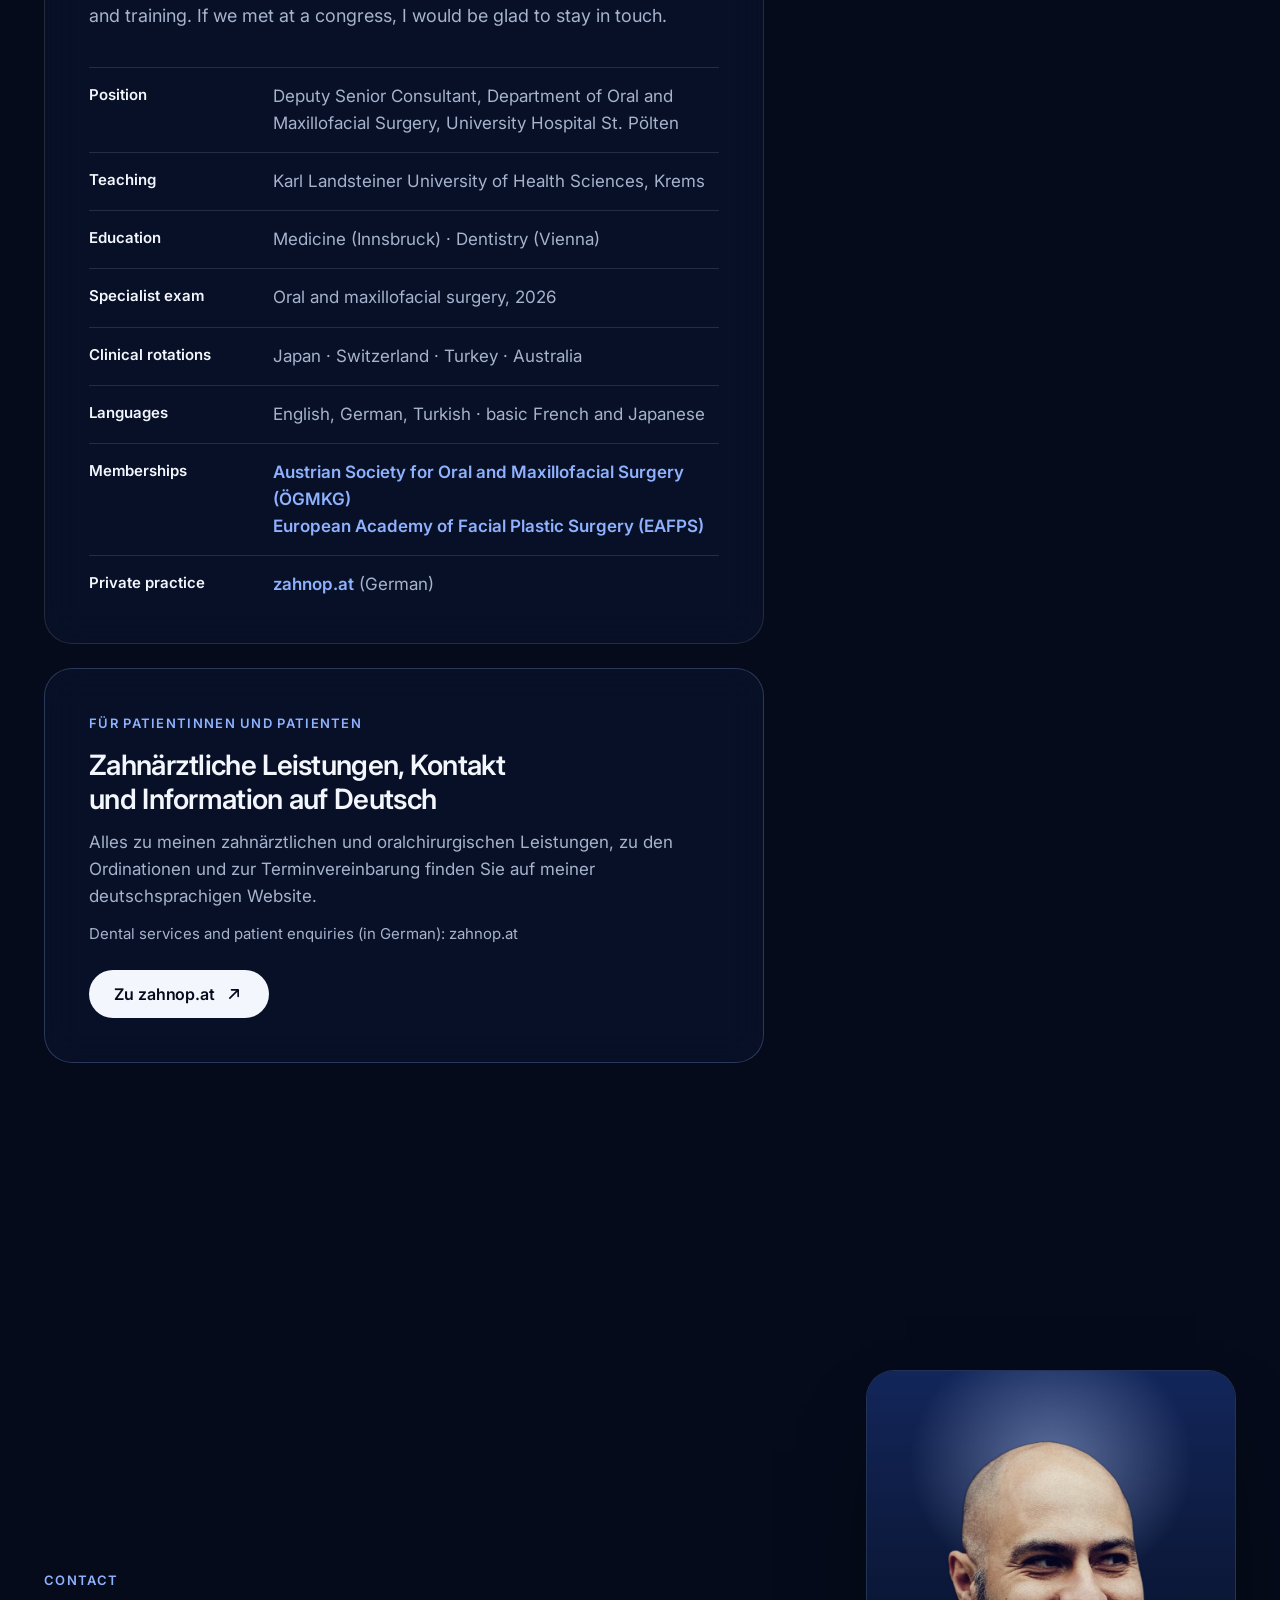
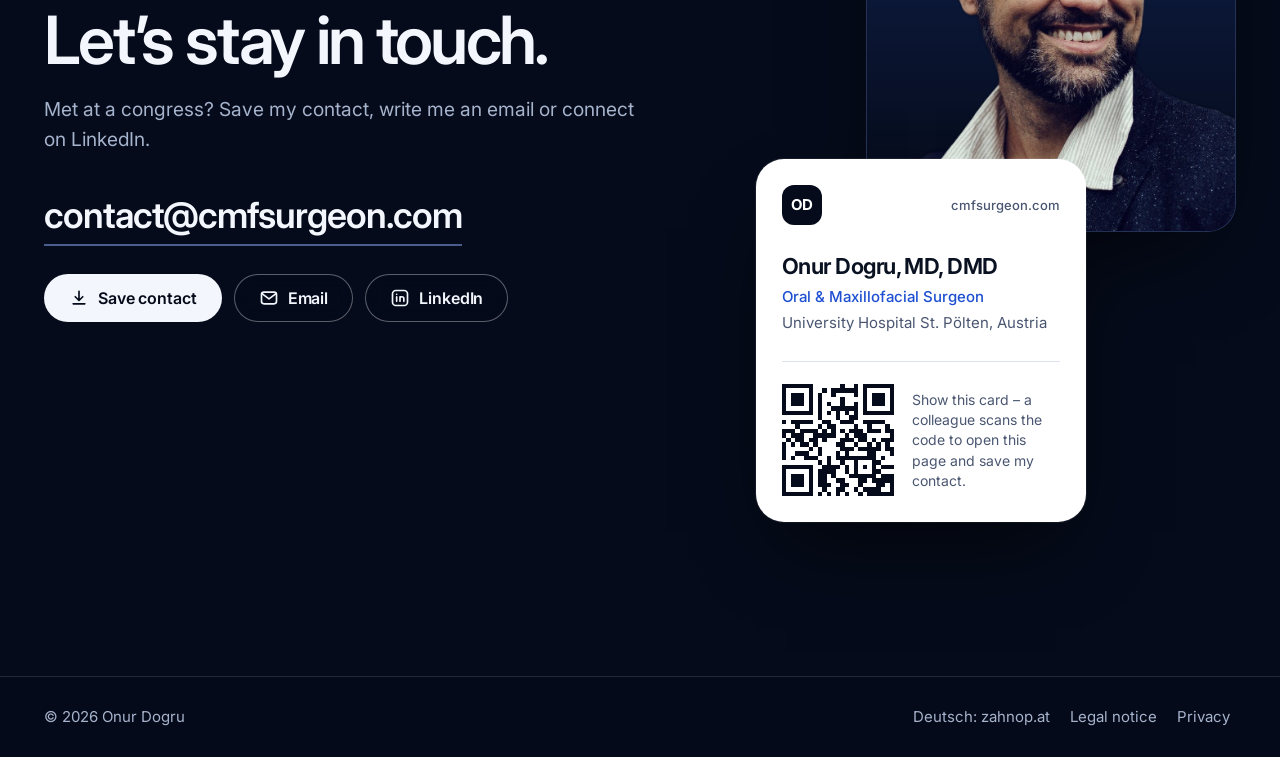
==== commit e416e66c: "Add rhinoplasty and blepharoplasty to clinical focus Two new focus tiles with line icons, updated le" ====
--- a/site/index.html
+++ b/site/index.html
@@ -4,7 +4,7 @@
   <meta charset="utf-8">
   <meta name="viewport" content="width=device-width, initial-scale=1">
   <title>Onur Dogru, MD, DMD – Oral &amp; Maxillofacial Surgeon</title>
-  <meta name="description" content="Onur Dogru, MD, DMD – specialist in oral and maxillofacial surgery and Deputy Senior Consultant at University Hospital St. Pölten, Austria. Orthognathic, tumour and reconstructive, and trauma surgery.">
+  <meta name="description" content="Onur Dogru, MD, DMD – specialist in oral and maxillofacial surgery and Deputy Senior Consultant at University Hospital St. Pölten, Austria. Orthognathic, tumour and reconstructive, and trauma surgery; rhinoplasty and blepharoplasty.">
   <link rel="canonical" href="https://cmfsurgeon.com/">
   <meta name="theme-color" content="#050b1a">
   <meta name="color-scheme" content="dark">
@@ -44,7 +44,7 @@
       { "@type": "Organization", "name": "Austrian Society for Oral and Maxillofacial Surgery (ÖGMKG)", "url": "https://www.oegmkg.at" },
       { "@type": "Organization", "name": "European Academy of Facial Plastic Surgery (EAFPS)", "url": "https://www.eafps.org" }
     ],
-    "knowsAbout": ["Oral and maxillofacial surgery", "Orthognathic surgery", "Head and neck tumour surgery", "Reconstructive surgery", "Maxillofacial trauma"],
+    "knowsAbout": ["Oral and maxillofacial surgery", "Orthognathic surgery", "Head and neck tumour surgery", "Reconstructive surgery", "Maxillofacial trauma", "Rhinoplasty", "Blepharoplasty"],
     "knowsLanguage": ["en", "de", "tr"],
     "sameAs": ["https://www.linkedin.com/in/onur-dogru-84145b29a"]
   }
@@ -108,7 +108,7 @@
         <div class="section-head">
           <p class="eyebrow">Clinical focus</p>
           <h2 id="focus-title">Surgery of the face and jaws.</h2>
-          <p class="lead">My clinical work centres on three fields of oral and maxillofacial surgery.</p>
+          <p class="lead">My clinical work spans oral and maxillofacial surgery and facial plastic surgery.</p>
         </div>
 
         <div class="bento">
@@ -148,6 +148,29 @@
             </svg>
             <h3>Trauma surgery</h3>
             <p>Management of facial injuries – fractures of the mandible, midface, zygoma and orbit as well as soft-tissue trauma – from primary care to secondary correction.</p>
+          </article>
+
+          <article class="tile">
+            <span class="tile-num">04</span>
+            <svg class="tile-icon" viewBox="0 0 48 48" aria-hidden="true">
+              <path d="M12 4c4 2 6 5 7 9 2 7 6 13 12 19 3 3 4 6 2 8-2 2-5 2-8 1"/>
+              <path d="M25 41c-2 2-5 3-8 2"/>
+              <path d="M12 30c3 3 6 4 10 4"/>
+              <path d="M21 9c4 6 9 13 16 19" class="accent-stroke" stroke-dasharray="2.5 3"/>
+            </svg>
+            <h3>Rhinoplasty</h3>
+            <p>Functional and aesthetic surgery of the nose – correction of form, the nasal framework and nasal airway, including cases following trauma or associated with jaw surgery.</p>
+          </article>
+
+          <article class="tile">
+            <span class="tile-num">05</span>
+            <svg class="tile-icon" viewBox="0 0 48 48" aria-hidden="true">
+              <path d="M5 26c6-8 13-12 19-12s13 4 19 12c-6 7-13 10-19 10S11 33 5 26Z"/>
+              <circle cx="24" cy="25" r="5"/>
+              <path d="M8 17c5-5 10-7 16-7s11 2 16 7" class="accent-stroke" stroke-dasharray="2.5 3"/>
+            </svg>
+            <h3>Blepharoplasty</h3>
+            <p>Surgery of the upper and lower eyelids – functional correction where excess skin restricts the visual field, as well as aesthetic eyelid surgery.</p>
           </article>
         </div>
       </div>
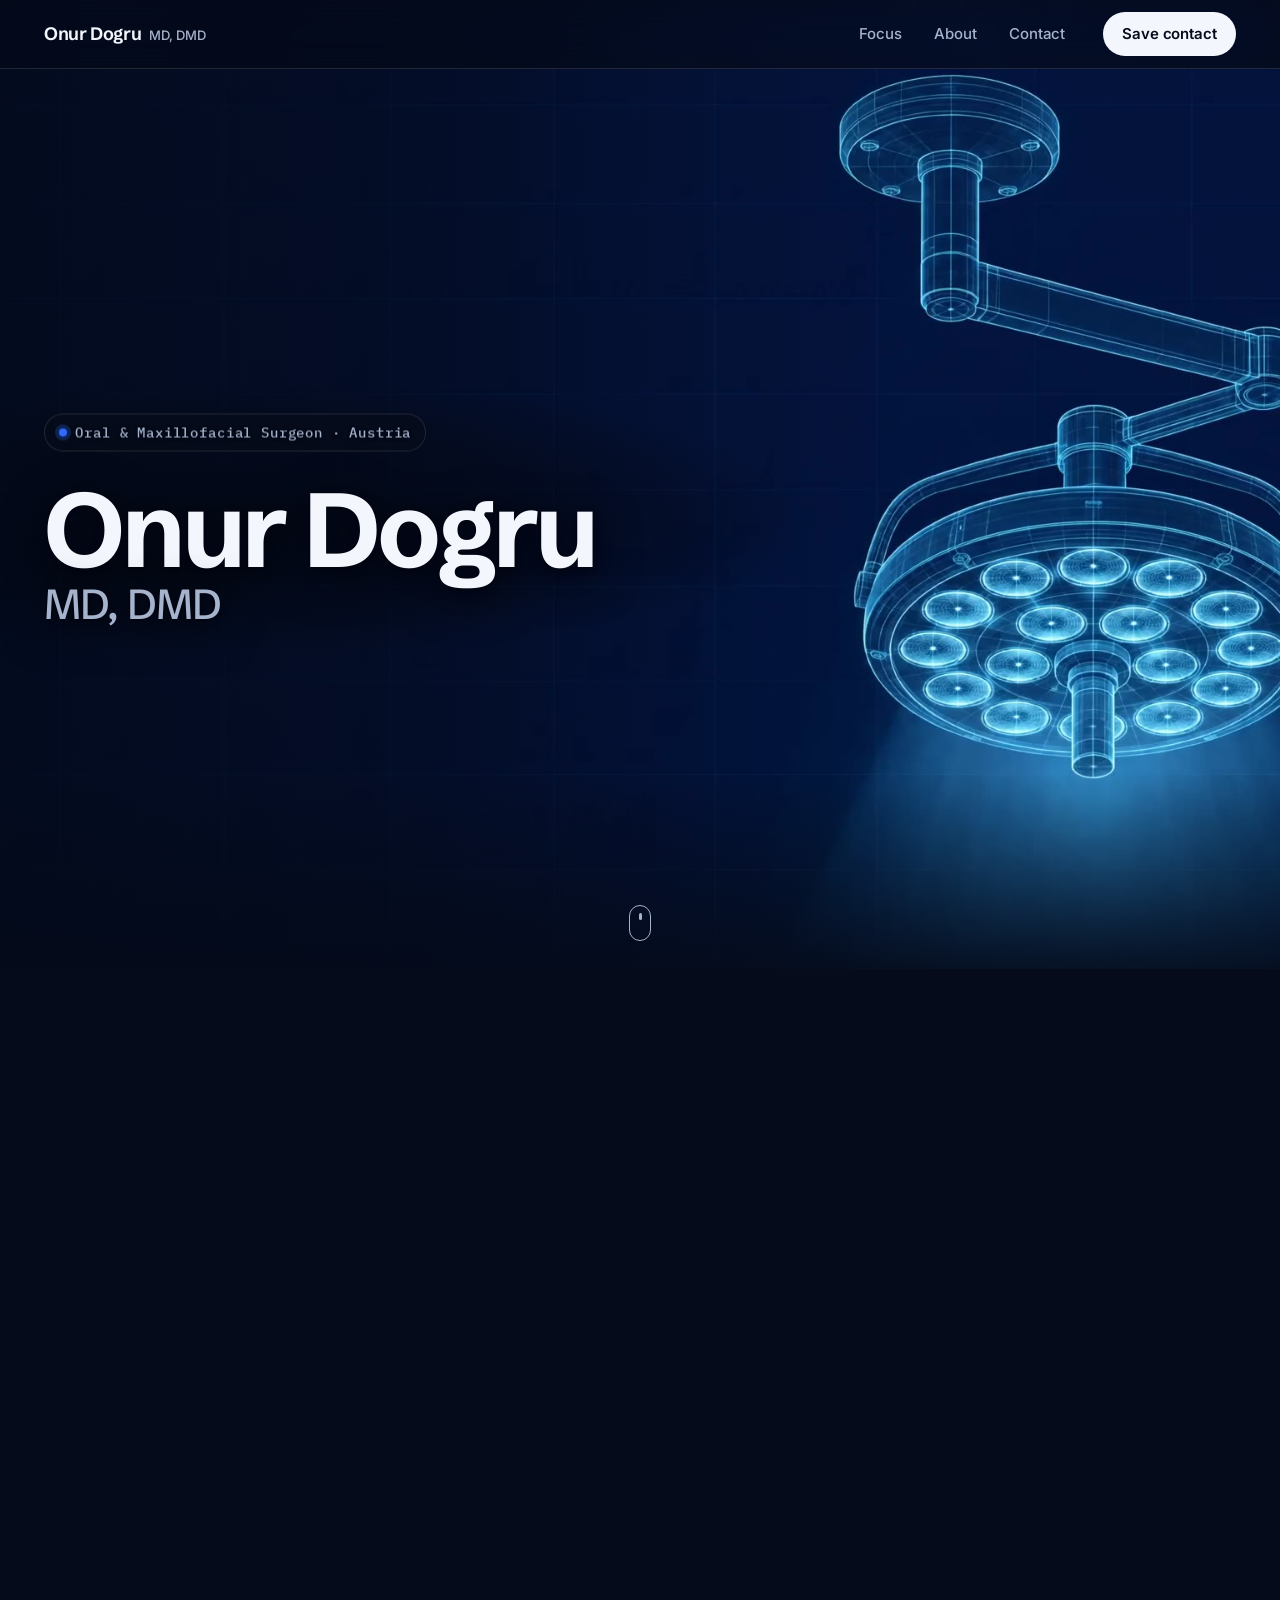
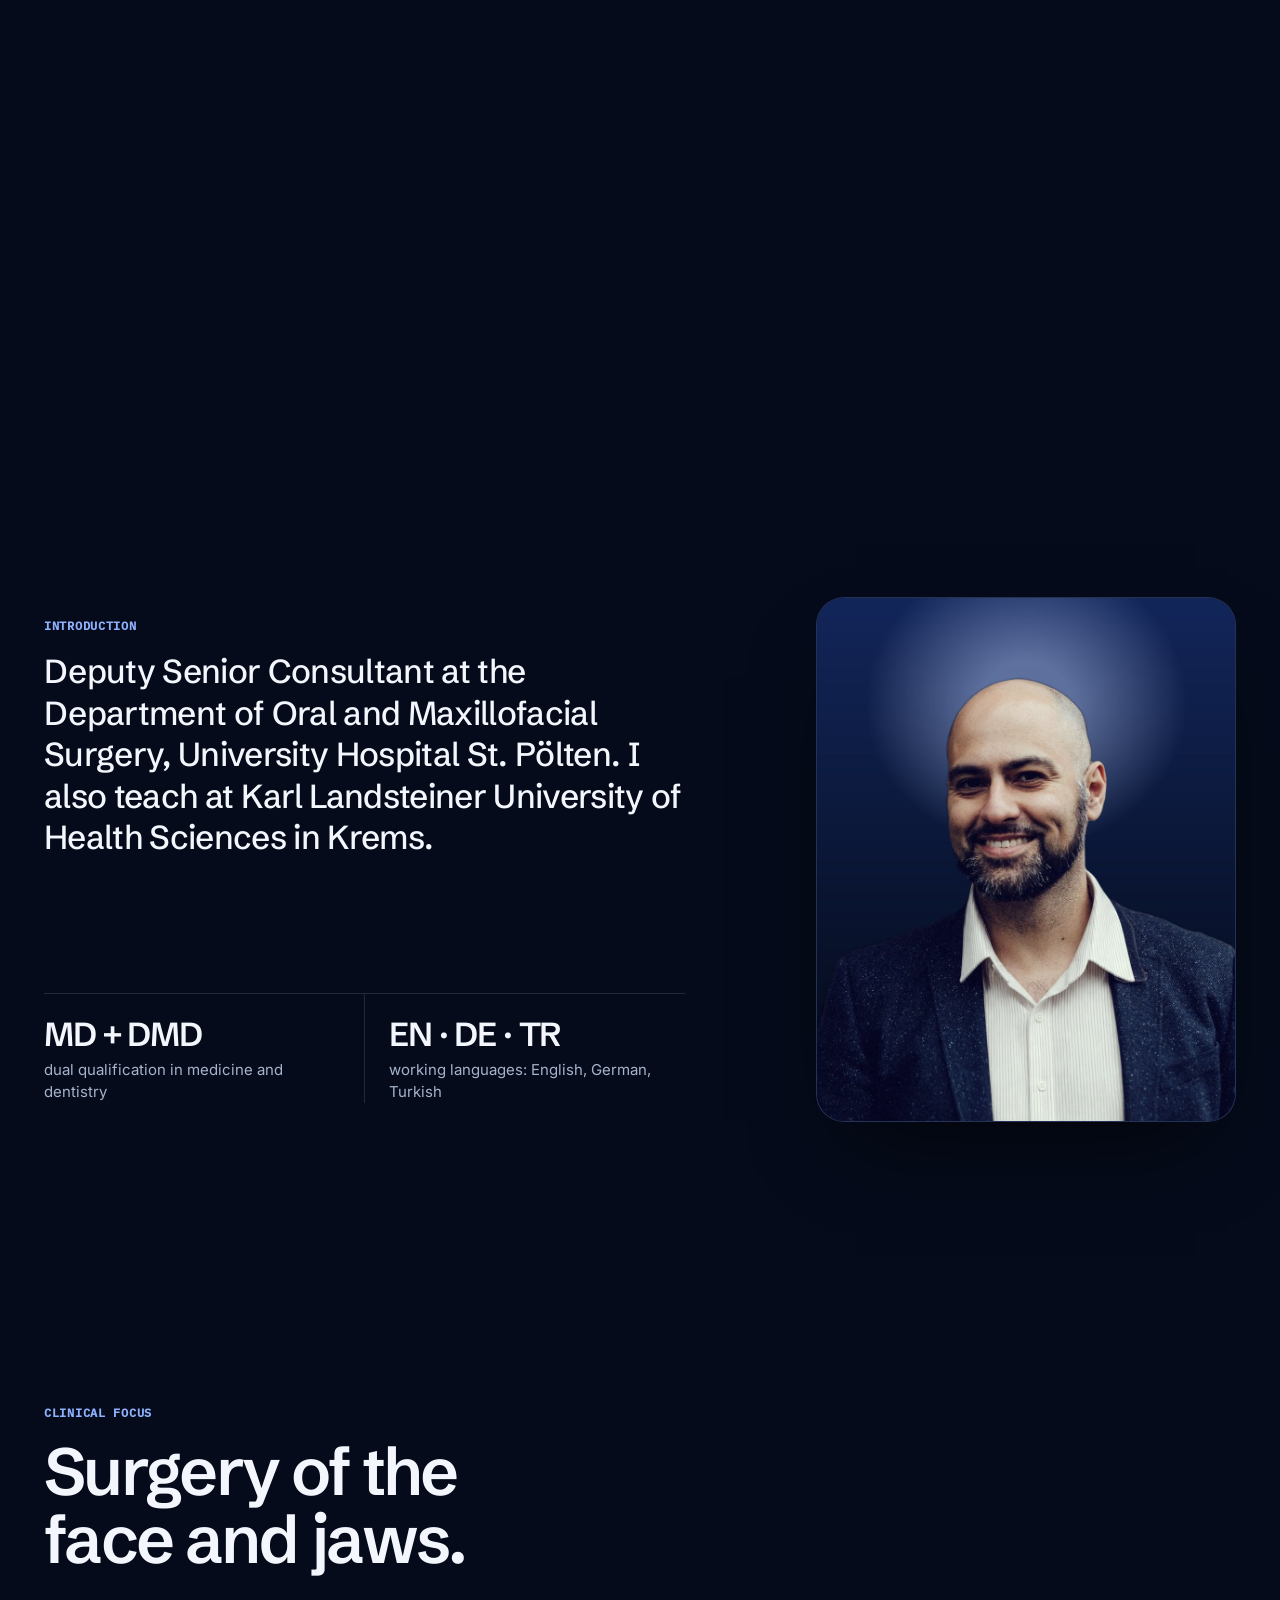
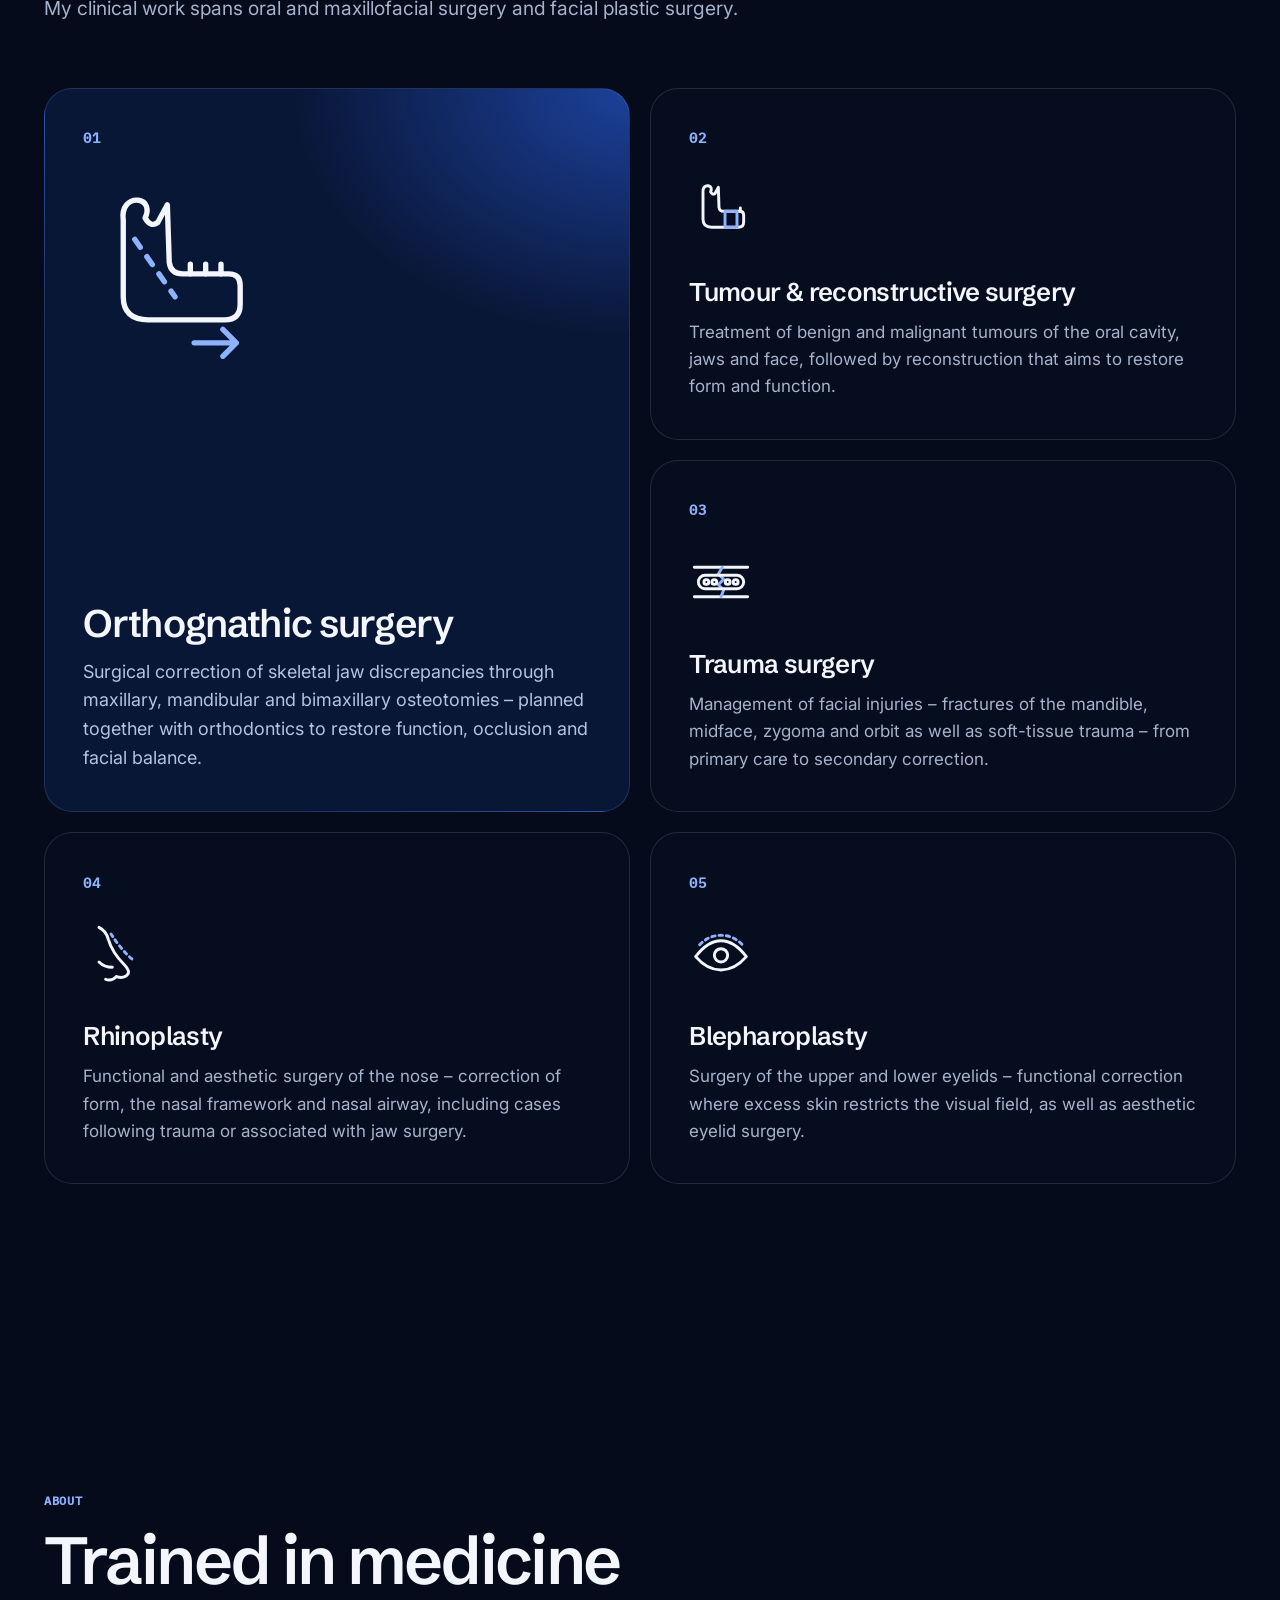
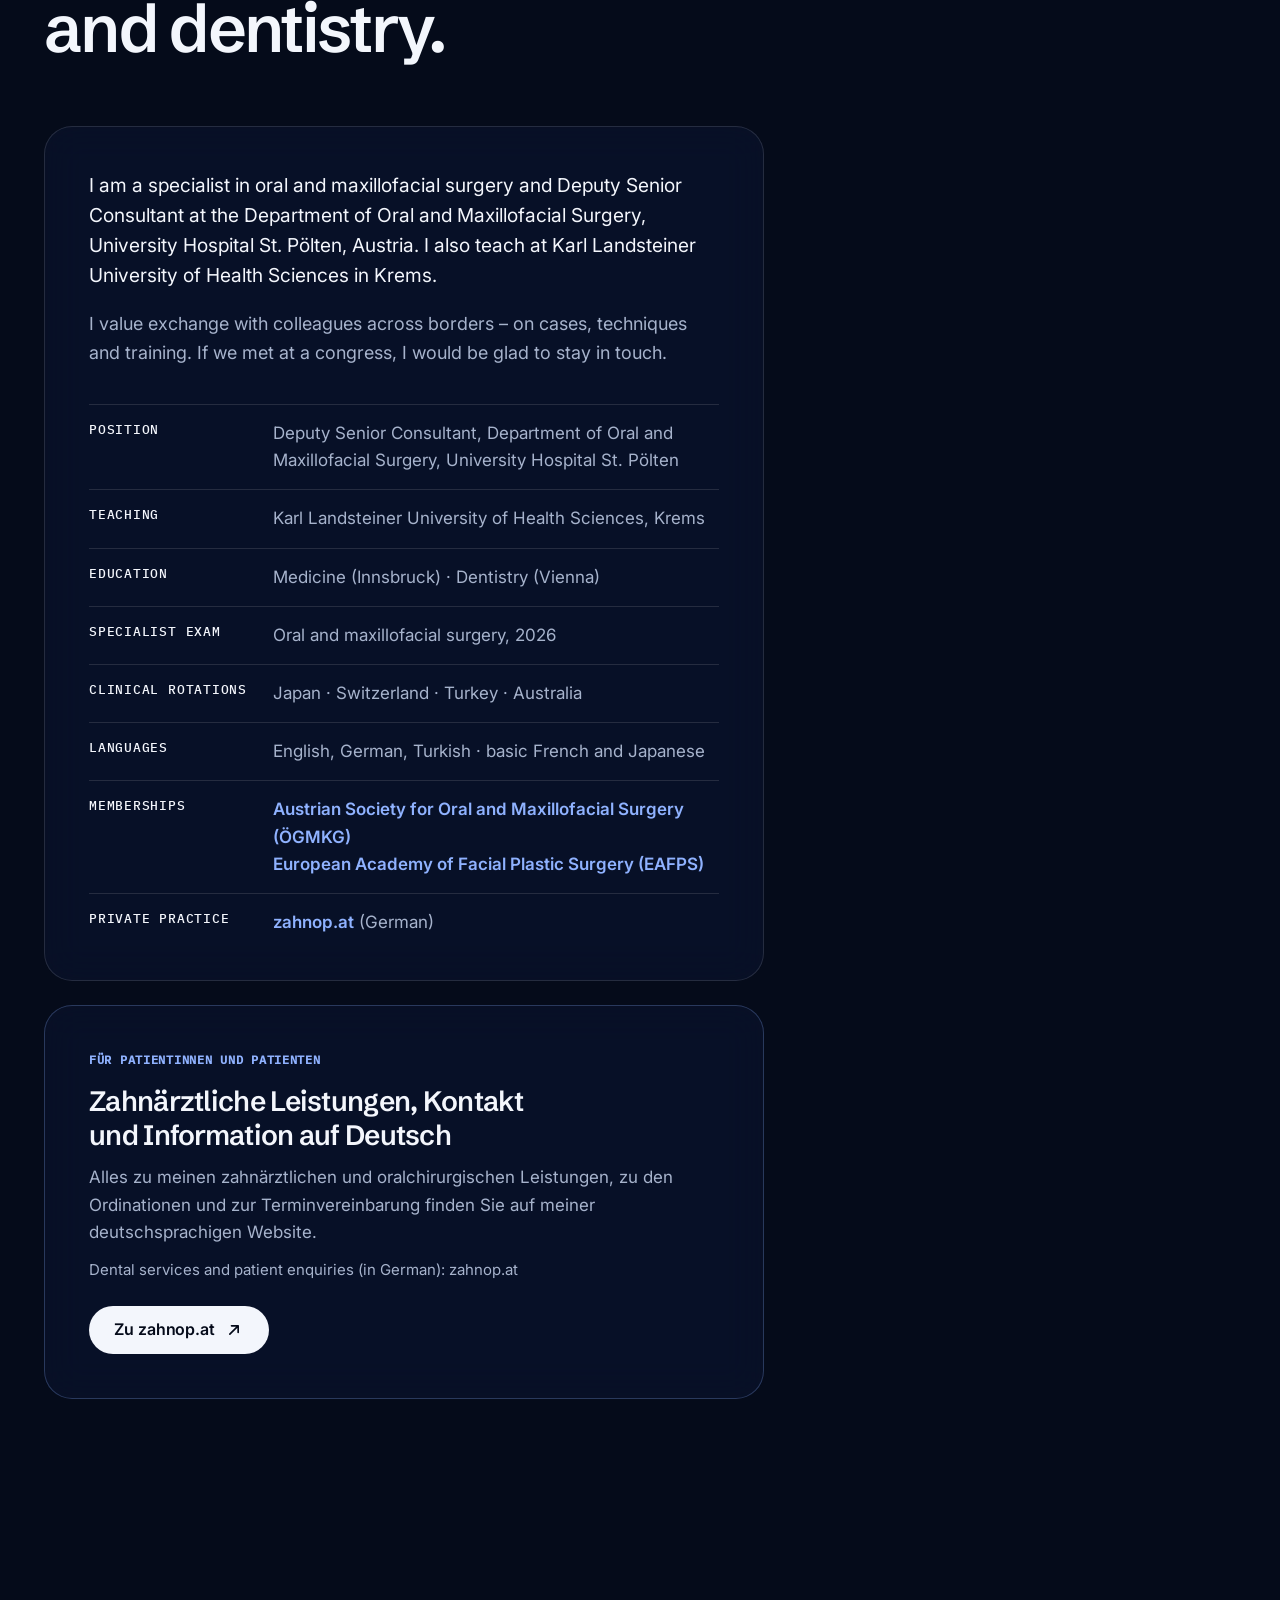
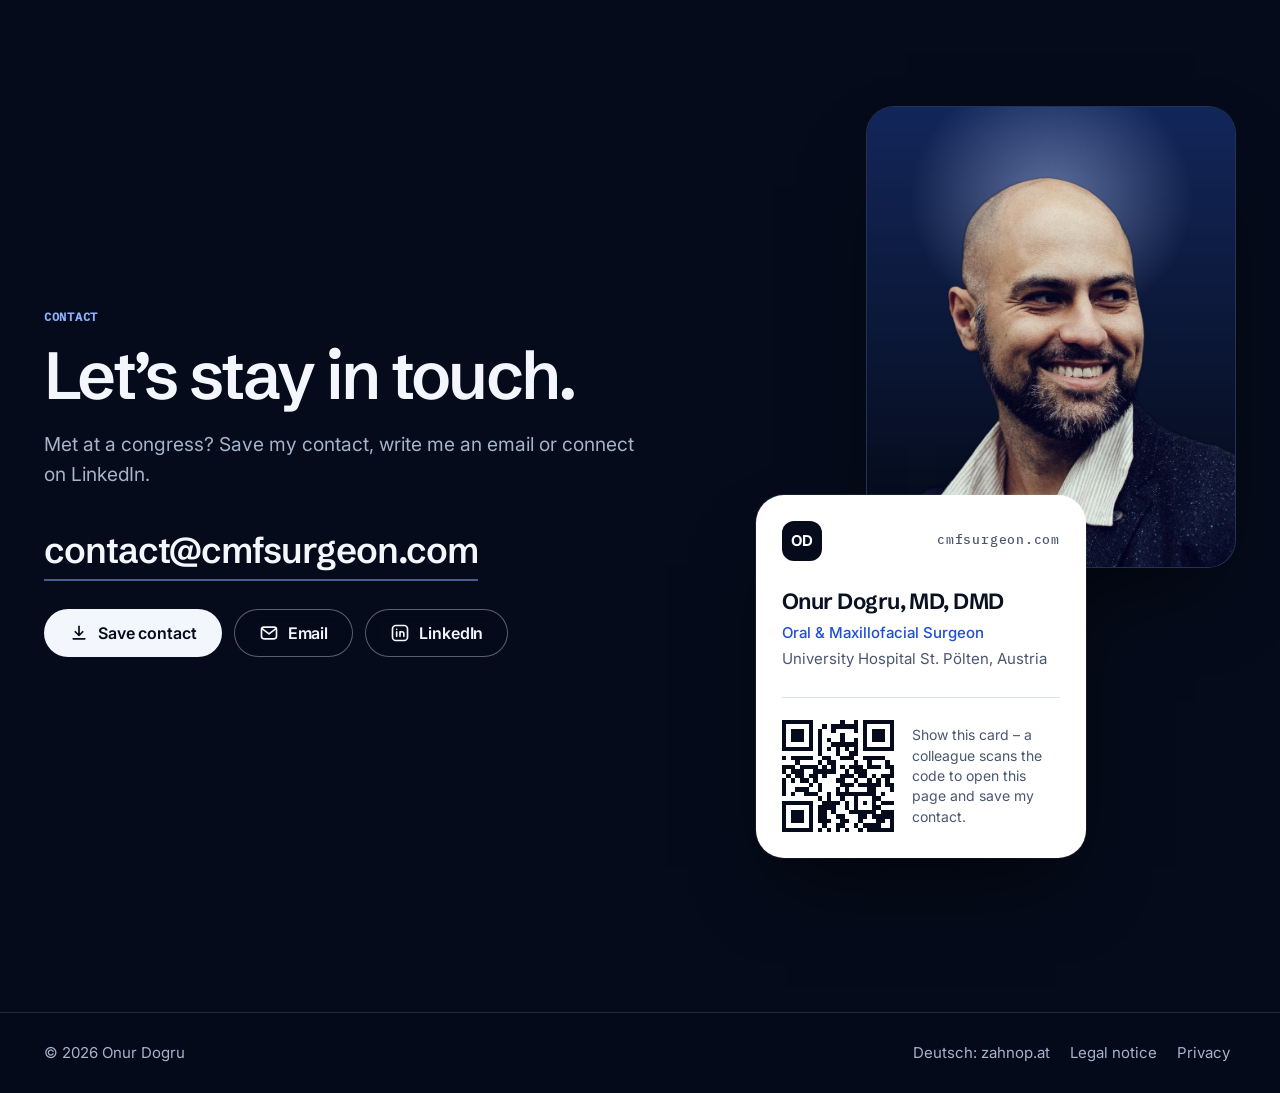
==== commit 0dbc293d: "Add scroll-scrubbed film hero, intro section with ironed portrait, new type One 6 s blueprint-style " ====
--- a/site/index.html
+++ b/site/index.html
@@ -23,7 +23,8 @@
   <link rel="icon" href="favicon.svg" type="image/svg+xml">
   <link rel="apple-touch-icon" href="apple-touch-icon.png">
   <link rel="preload" href="assets/fonts/inter-latin-opsz.woff2" as="font" type="font/woff2" crossorigin>
-  <link rel="stylesheet" href="assets/styles.css?v=20261006a">
+  <link rel="preload" href="assets/fonts/schibsted-grotesk-latin-wght.woff2" as="font" type="font/woff2" crossorigin>
+  <link rel="stylesheet" href="assets/styles.css?v=20261116a">
 
   <script type="application/ld+json">
   {
@@ -70,24 +71,50 @@
   </header>
 
   <main id="main">
-    <!-- Hero -->
-    <section class="hero" data-scene="orlight" aria-labelledby="hero-title">
+    <!-- Film hero: one scroll-scrubbed shot. Static image hero on phones and with reduced motion. -->
+    <section class="film" aria-labelledby="hero-title">
+      <div class="film-stage">
+        <div class="film-poster" aria-hidden="true"></div>
+        <video class="film-video" preload="none" muted playsinline aria-hidden="true" tabindex="-1"></video>
+        <div class="film-scrim" aria-hidden="true"></div>
+
+        <div class="wrap film-bands">
+          <div class="band band-1" data-a="0" data-b="0.30">
+            <p class="chip"><span class="chip-dot" aria-hidden="true"></span>Oral &amp; Maxillofacial Surgeon · Austria</p>
+            <h1 id="hero-title">Onur Dogru<span class="h1-suffix">MD, DMD</span></h1>
+          </div>
+
+          <div class="band band-2" data-a="0.34" data-b="0.62">
+            <p class="band-line" data-split>Planned to the millimetre.</p>
+            <p class="band-line band-line-soft" data-split>Performed with a calm hand.</p>
+          </div>
+
+          <div class="band band-3" data-a="0.68" data-b="1">
+            <h2 class="band-title" data-split>Let’s talk cases.</h2>
+            <p class="band-sub">Deputy Senior Consultant, University Hospital St.&nbsp;Pölten. Orthognathic, reconstructive, trauma and facial plastic surgery.</p>
+            <div class="btn-row band-cta">
+              <a class="btn btn-light" href="onur-dogru.vcf" download="Onur-Dogru.vcf">
+                <svg class="icon" viewBox="0 0 24 24" aria-hidden="true"><path d="M12 4v11m0 0-4.5-4.5M12 15l4.5-4.5M5 19h14"/></svg>
+                Save contact
+              </a>
+              <!-- wallet-button -->
+              <a class="btn btn-outline-light" href="https://www.linkedin.com/in/onur-dogru-84145b29a" rel="noopener">
+                <svg class="icon" viewBox="0 0 24 24" aria-hidden="true"><rect x="3" y="3" width="18" height="18" rx="4"/><path d="M8 10.5V16M8 7.6v.01M12 16v-3.2a2.3 2.3 0 0 1 4.6 0V16M12 10.5V16"/></svg>
+                Connect on LinkedIn
+              </a>
+            </div>
+          </div>
+        </div>
+        <a class="scroll-cue" href="#intro" aria-label="Scroll down"><span aria-hidden="true"></span></a>
+      </div>
+    </section>
+
+    <!-- Introduction -->
+    <section class="section intro" id="intro" data-scene="orlight" aria-label="Introduction">
       <div class="wrap hero-inner">
         <div class="hero-copy">
-          <p class="chip"><span class="chip-dot" aria-hidden="true"></span>Oral &amp; Maxillofacial Surgeon · Austria</p>
-          <h1 id="hero-title">Onur Dogru<span class="h1-suffix">MD, DMD</span></h1>
-          <p class="hero-lead">Specialist in oral and maxillofacial surgery. Deputy Senior Consultant at the Department of Oral and Maxillofacial Surgery, University Hospital St.&nbsp;Pölten.</p>
-          <div class="btn-row">
-            <a class="btn btn-light" href="onur-dogru.vcf" download="Onur-Dogru.vcf">
-              <svg class="icon" viewBox="0 0 24 24" aria-hidden="true"><path d="M12 4v11m0 0-4.5-4.5M12 15l4.5-4.5M5 19h14"/></svg>
-              Save contact
-            </a>
-            <!-- wallet-button -->
-            <a class="btn btn-outline-light" href="https://www.linkedin.com/in/onur-dogru-84145b29a" rel="noopener">
-              <svg class="icon" viewBox="0 0 24 24" aria-hidden="true"><rect x="3" y="3" width="18" height="18" rx="4"/><path d="M8 10.5V16M8 7.6v.01M12 16v-3.2a2.3 2.3 0 0 1 4.6 0V16M12 10.5V16"/></svg>
-              Connect on LinkedIn
-            </a>
-          </div>
+          <p class="eyebrow">Introduction</p>
+          <p class="intro-lead">Deputy Senior Consultant at the Department of Oral and Maxillofacial Surgery, University Hospital St.&nbsp;Pölten. I also teach at Karl Landsteiner University of Health Sciences in Krems.</p>
         </div>
 
         <ul class="stats" aria-label="At a glance">
@@ -96,10 +123,9 @@
         </ul>
 
         <figure class="portrait portrait-hero">
-          <img src="assets/img/onur-dogru.jpg" width="900" height="1125" alt="Portrait of Onur Dogru, MD, DMD" fetchpriority="high">
+          <img src="assets/img/onur-dogru.jpg" width="900" height="1125" alt="Portrait of Onur Dogru, MD, DMD" loading="lazy">
         </figure>
       </div>
-      <a class="scroll-cue" href="#focus" aria-label="Scroll to clinical focus"><span aria-hidden="true"></span></a>
     </section>
 
     <!-- Clinical focus -->
@@ -273,6 +299,7 @@
       </nav>
     </div>
   </footer>
-  <script src="assets/stage.js?v=20261004c" defer></script>
+  <script src="assets/stage.js?v=20261116a" defer></script>
+  <script src="assets/hero.js?v=20261116a" defer></script>
 </body>
 </html>
--- a/site/assets/styles.css
+++ b/site/assets/styles.css
@@ -590,3 +590,128 @@
   html { scroll-behavior: auto; }
   *, *::after { transition: none !important; animation: none !important; }
 }
+
+/* ================= Cinematic edition ================= */
+@font-face {
+  font-family: "Schibsted Grotesk";
+  font-style: normal;
+  font-weight: 400 900;
+  font-display: swap;
+  src: url("fonts/schibsted-grotesk-latin-wght.woff2") format("woff2");
+}
+@font-face {
+  font-family: "IBM Plex Mono";
+  font-style: normal;
+  font-weight: 500;
+  font-display: swap;
+  src: url("fonts/ibm-plex-mono-latin-500.woff2") format("woff2");
+}
+:root {
+  --display: "Schibsted Grotesk", "Inter", system-ui, sans-serif;
+  --mono: "IBM Plex Mono", ui-monospace, SFMono-Regular, Menlo, monospace;
+  --tshadow: 0 1px 2px rgba(3, 7, 18, .95), 0 3px 12px rgba(3, 7, 18, .78), 0 10px 44px rgba(3, 7, 18, .8);
+  --ease-out: cubic-bezier(.2, .7, .2, 1);
+}
+html, body { overflow-x: hidden; overflow-x: clip; }
+h1, h2, h3, .stat-value, .wordmark-name, .bizcard-name, .connect-mail { font-family: var(--display); }
+.eyebrow, .chip, .tile-num, .facts dt, .bizcard-domain { font-family: var(--mono); letter-spacing: .06em; }
+.eyebrow { font-size: .75rem; }
+.facts dt { font-size: .8125rem; font-weight: 500; text-transform: uppercase; }
+
+/* ---------- Film hero ---------- */
+.film { position: relative; height: 400vh; background: var(--night); z-index: 1; }
+.film-stage {
+  position: sticky;
+  top: 0;
+  height: 100vh;
+  height: 100svh;
+  overflow: hidden;
+  background: #03102e;
+}
+.film-poster, .film-video, .film-scrim { position: absolute; inset: 0; width: 100%; height: 100%; }
+.film-poster { background: #03102e center / cover no-repeat; }
+.film-video { object-fit: cover; opacity: 0; transition: opacity .6s var(--ease-out); will-change: transform; transform: translateZ(0); }
+.film-stage.video-ready .film-video { opacity: 1; }
+.film-stage.video-failed .film-video { display: none; }
+.film-scrim {
+  pointer-events: none;
+  background:
+    linear-gradient(90deg, rgba(3, 9, 24, .82) 0%, rgba(3, 9, 24, .62) 30%, rgba(3, 9, 24, .12) 58%, rgba(3, 9, 24, 0) 72%),
+    linear-gradient(0deg, rgba(5, 11, 26, .9) 0%, rgba(5, 11, 26, 0) 22%);
+}
+.film-bands { position: absolute; inset: 0; margin-inline: auto; }
+.band {
+  position: absolute;
+  left: var(--gutter);
+  right: var(--gutter);
+  top: 50%;
+  max-width: 640px;
+  transform: translateY(-50%);
+  opacity: 0;
+  visibility: hidden;
+  text-shadow: var(--tshadow);
+}
+.band::before {
+  content: "";
+  position: absolute;
+  inset: -22% -30% -22% -40%;
+  z-index: -1;
+  pointer-events: none;
+  opacity: calc(.25 + .75 * var(--k, 1));
+  background: radial-gradient(ellipse 70% 60% at 42% 50%, rgba(3, 7, 18, .7) 0%, rgba(3, 7, 18, .46) 46%, rgba(3, 7, 18, 0) 76%);
+}
+.band .btn { text-shadow: none; }
+.band .chip { background: rgba(8, 12, 26, .6); backdrop-filter: blur(10px); -webkit-backdrop-filter: blur(10px); text-shadow: 0 1px 3px rgba(3, 7, 18, .85); }
+.film h1 {
+  font-size: clamp(3.1rem, 8.2vw, 7rem);
+  line-height: .95;
+  letter-spacing: -.04em;
+  font-weight: 700;
+}
+.band-line { font-family: var(--display); font-weight: 600; font-size: clamp(2rem, 4.4vw, 3.75rem); line-height: 1.06; letter-spacing: -.035em; }
+.band-line-soft { margin-top: .18em; color: var(--blue-soft); }
+.band-title { font-size: clamp(2.5rem, 5.6vw, 4.75rem); line-height: 1; letter-spacing: -.04em; font-weight: 700; }
+.band-sub { margin-top: 20px; max-width: 34em; font-size: clamp(1.0625rem, 1.4vw, 1.25rem); line-height: 1.5; color: #c5d0e4; }
+.band-cta { margin-top: 32px; }
+
+/* Scrubbed entrances: transform and opacity only, driven by --k */
+.film.scrub .band-1 > * { opacity: var(--k, 0); transform: scale(calc(.94 + .06 * var(--k, 0))); transform-origin: 0 60%; }
+.film.scrub .w {
+  display: inline-block;
+  --kc: clamp(0, (var(--k, 0) - var(--th, 0)) * 2.8, 1);
+  opacity: var(--kc);
+  transform: translateY(calc((1 - var(--kc)) * var(--dy, -22px)));
+}
+.film.scrub .band-3 .w { --dy: 26px; }
+.film.scrub .band-sub { --ks: clamp(0, (var(--k, 0) - .66) * 4, 1); opacity: var(--ks); transform: translateY(calc((1 - var(--ks)) * 14px)); }
+.film.scrub .band-cta { --kb: clamp(0, (var(--k, 0) - .78) * 5, 1); opacity: var(--kb); transform: translateY(calc((1 - var(--kb)) * 14px)); }
+.film .scroll-cue { z-index: 2; }
+
+/* Static image hero: phones, portrait tablets, short landscape phones, reduced motion.
+   These five conditions are mirrored character for character in hero.js. */
+@media (max-width: 720px), (orientation: portrait) and (max-width: 1024px), (orientation: portrait) and (pointer: coarse), (orientation: landscape) and (pointer: coarse) and (max-height: 560px), (prefers-reduced-motion: reduce) {
+  .film { height: auto; }
+  .film-stage { position: relative; height: auto; min-height: calc(100svh - 68px); display: flex; align-items: flex-end; background: #03102e url("hero-ending.jpg") 62% 50% / cover no-repeat; }
+  .film-poster, .film-video, .film .scroll-cue { display: none; }
+  .film-scrim { background: linear-gradient(0deg, rgba(3, 9, 24, .94) 0%, rgba(3, 9, 24, .78) 45%, rgba(3, 9, 24, .2) 100%); }
+  .film-bands { position: relative; inset: auto; padding-block: 96px 56px; display: flex; flex-direction: column; gap: 20px; }
+  .band { position: static; transform: none; opacity: 1; visibility: visible; max-width: none; }
+  .band::before { display: none; }
+  .band-3 .band-title, .band-3 .band-sub { display: none; }
+  .band-cta { margin-top: 12px; }
+  .band-line { font-size: clamp(1.5rem, 5.4vw, 2.25rem); }
+}
+
+/* ---------- Intro ---------- */
+.intro { padding-block: clamp(72px, 10vw, 128px); }
+.intro .hero-inner { align-items: center; }
+.intro-lead { font-family: var(--display); font-weight: 500; font-size: clamp(1.5rem, 2.6vw, 2.25rem); line-height: 1.25; letter-spacing: -.02em; }
+
+/* ---------- Section entrances ---------- */
+.reveal { opacity: 0; transform: translateY(22px); transition: opacity .7s var(--ease-out), transform .7s var(--ease-out); transition-delay: var(--d, 0s); }
+.reveal.in { opacity: 1; transform: none; }
+@media (prefers-reduced-motion: reduce) {
+  .reveal { opacity: 1; transform: none; transition: none; }
+}
+@media (pointer: coarse) { .site-footer a, .site-nav a { min-height: 44px; display: inline-flex; align-items: center; } }
+@media (max-width: 560px) { .chip { font-size: .75rem; letter-spacing: .02em; } }
